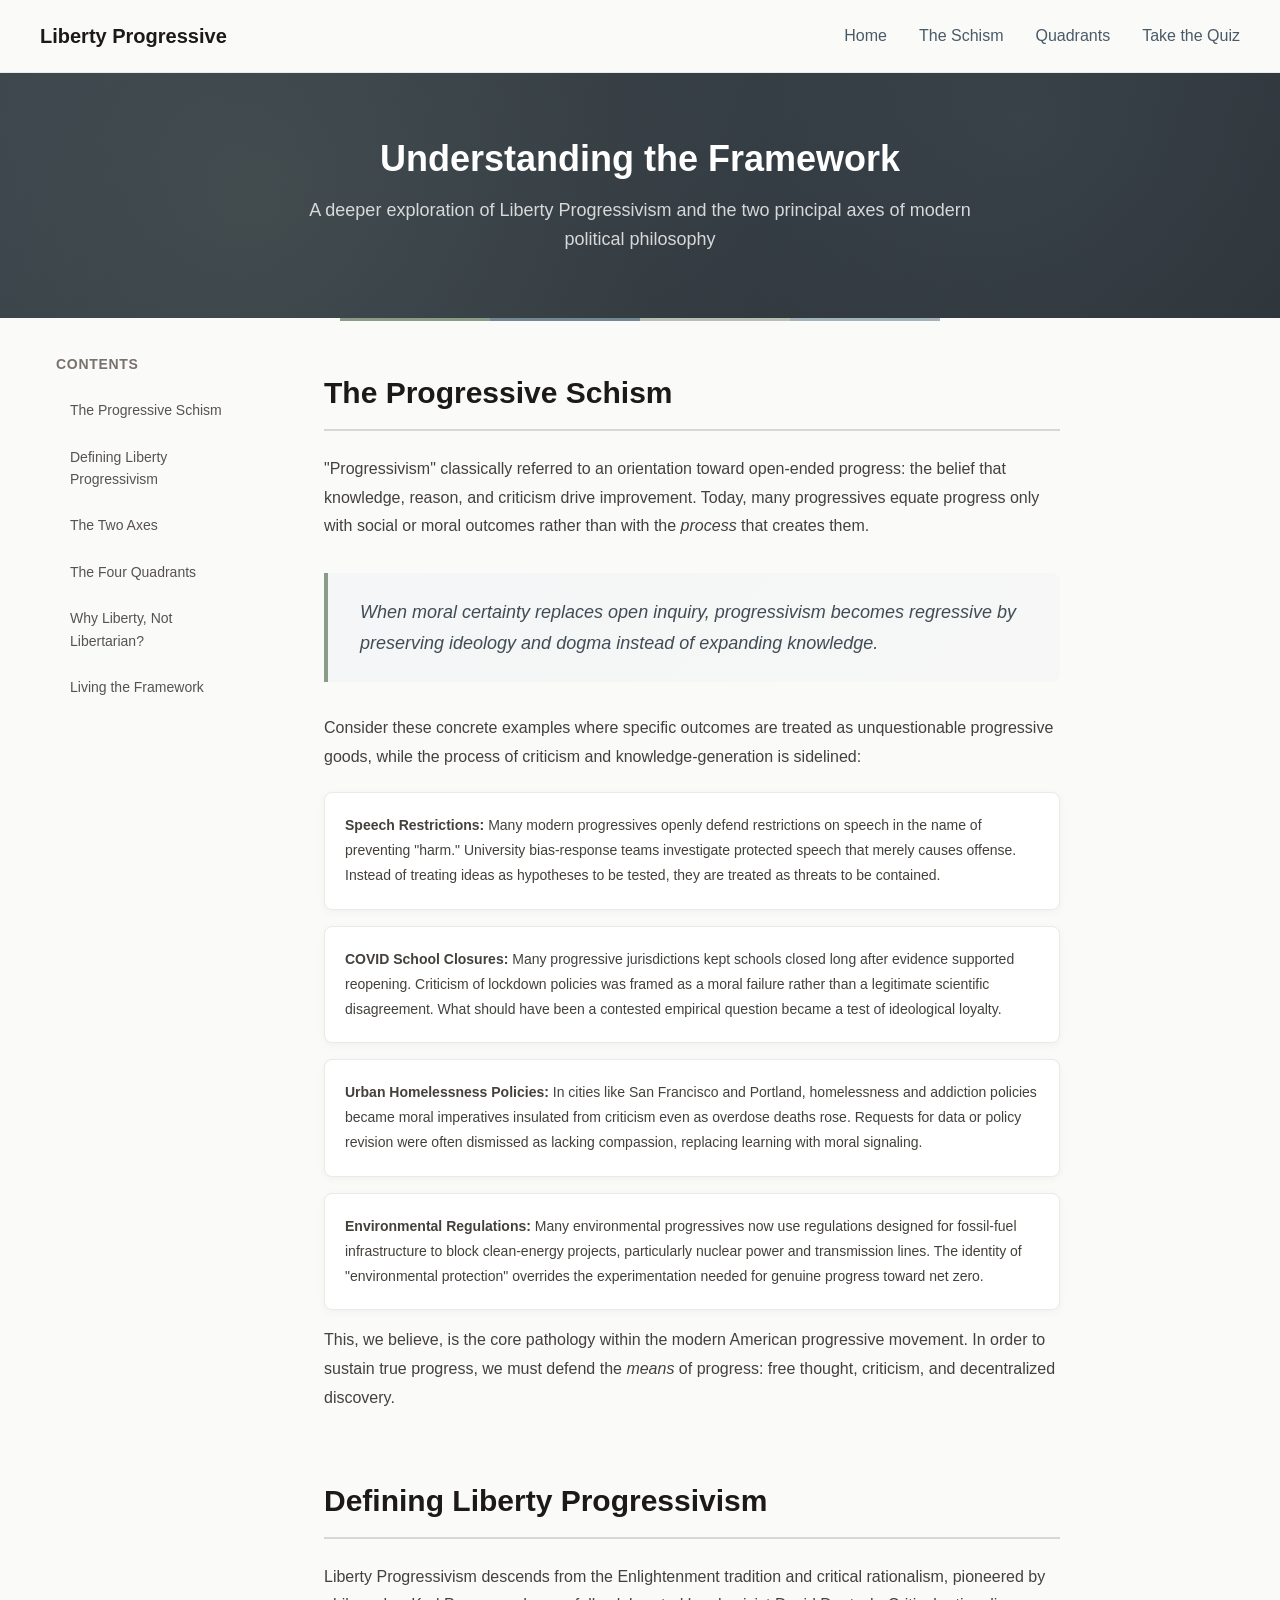
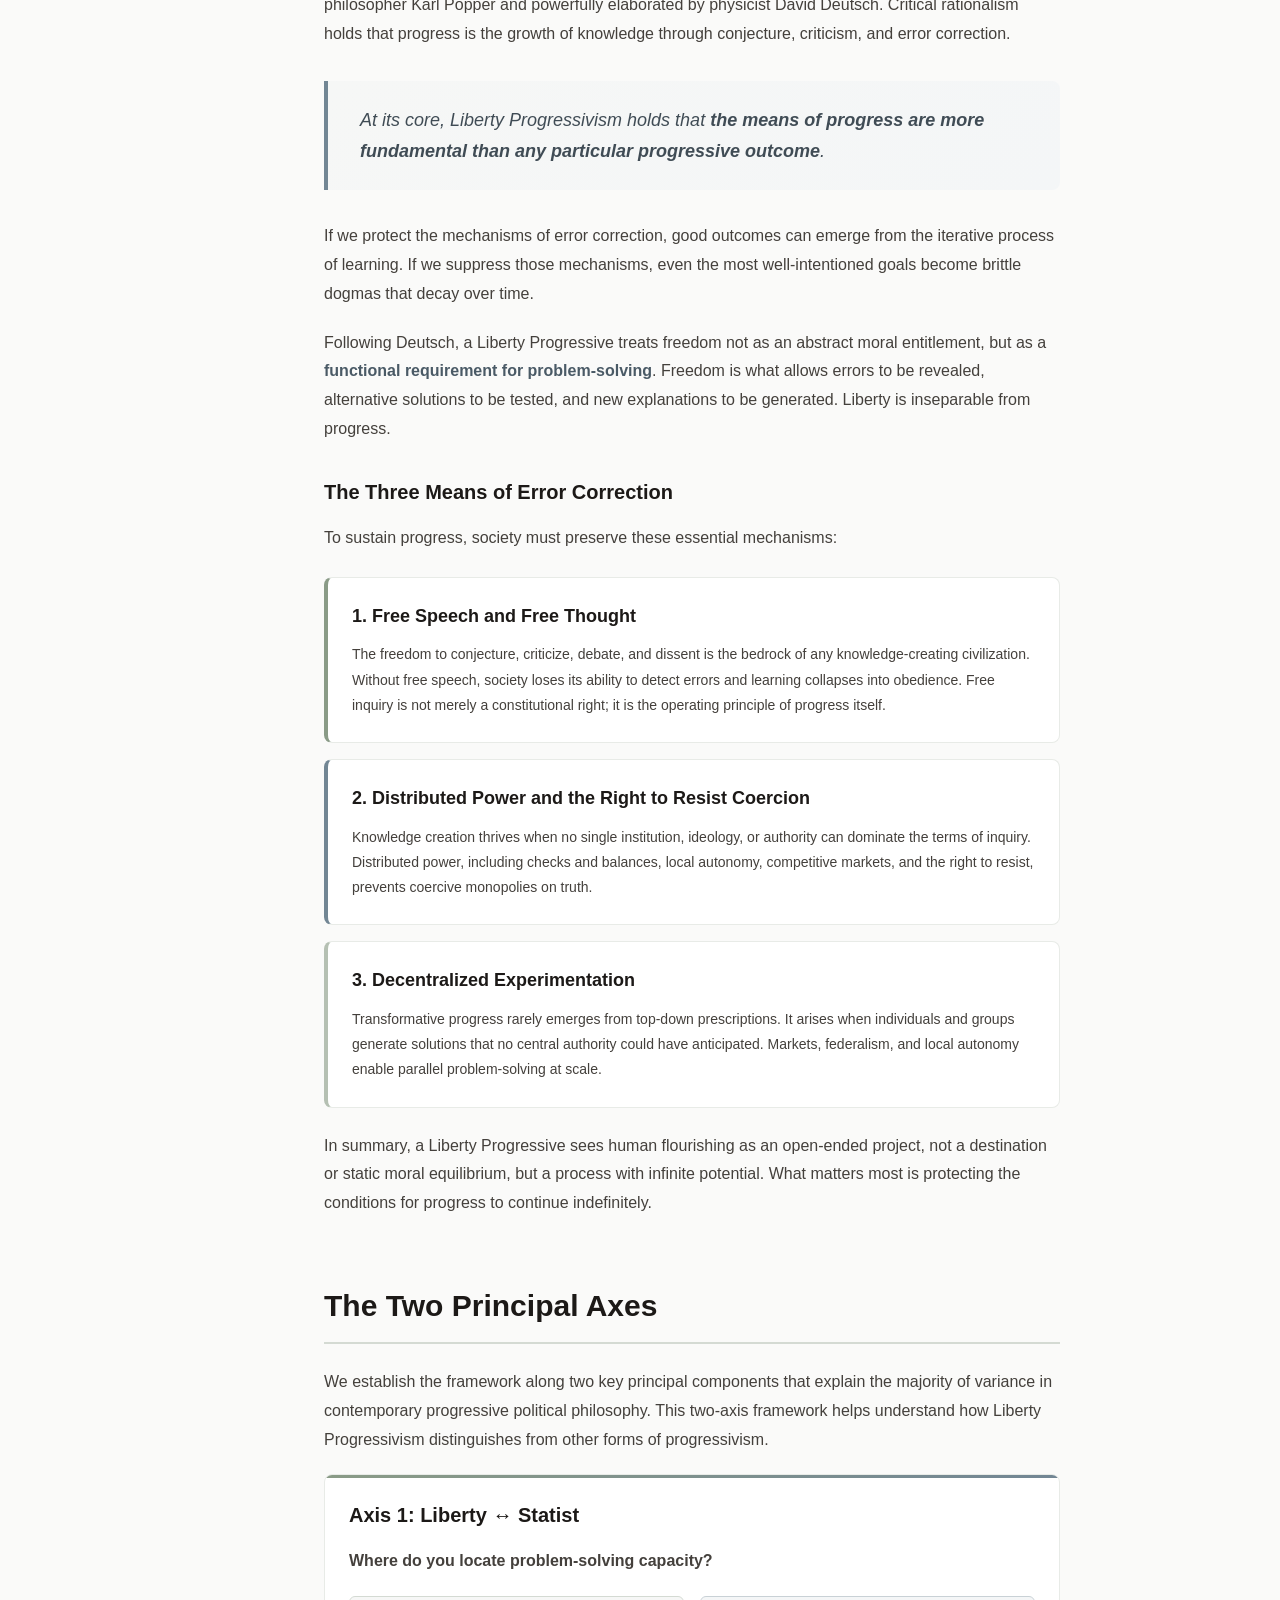
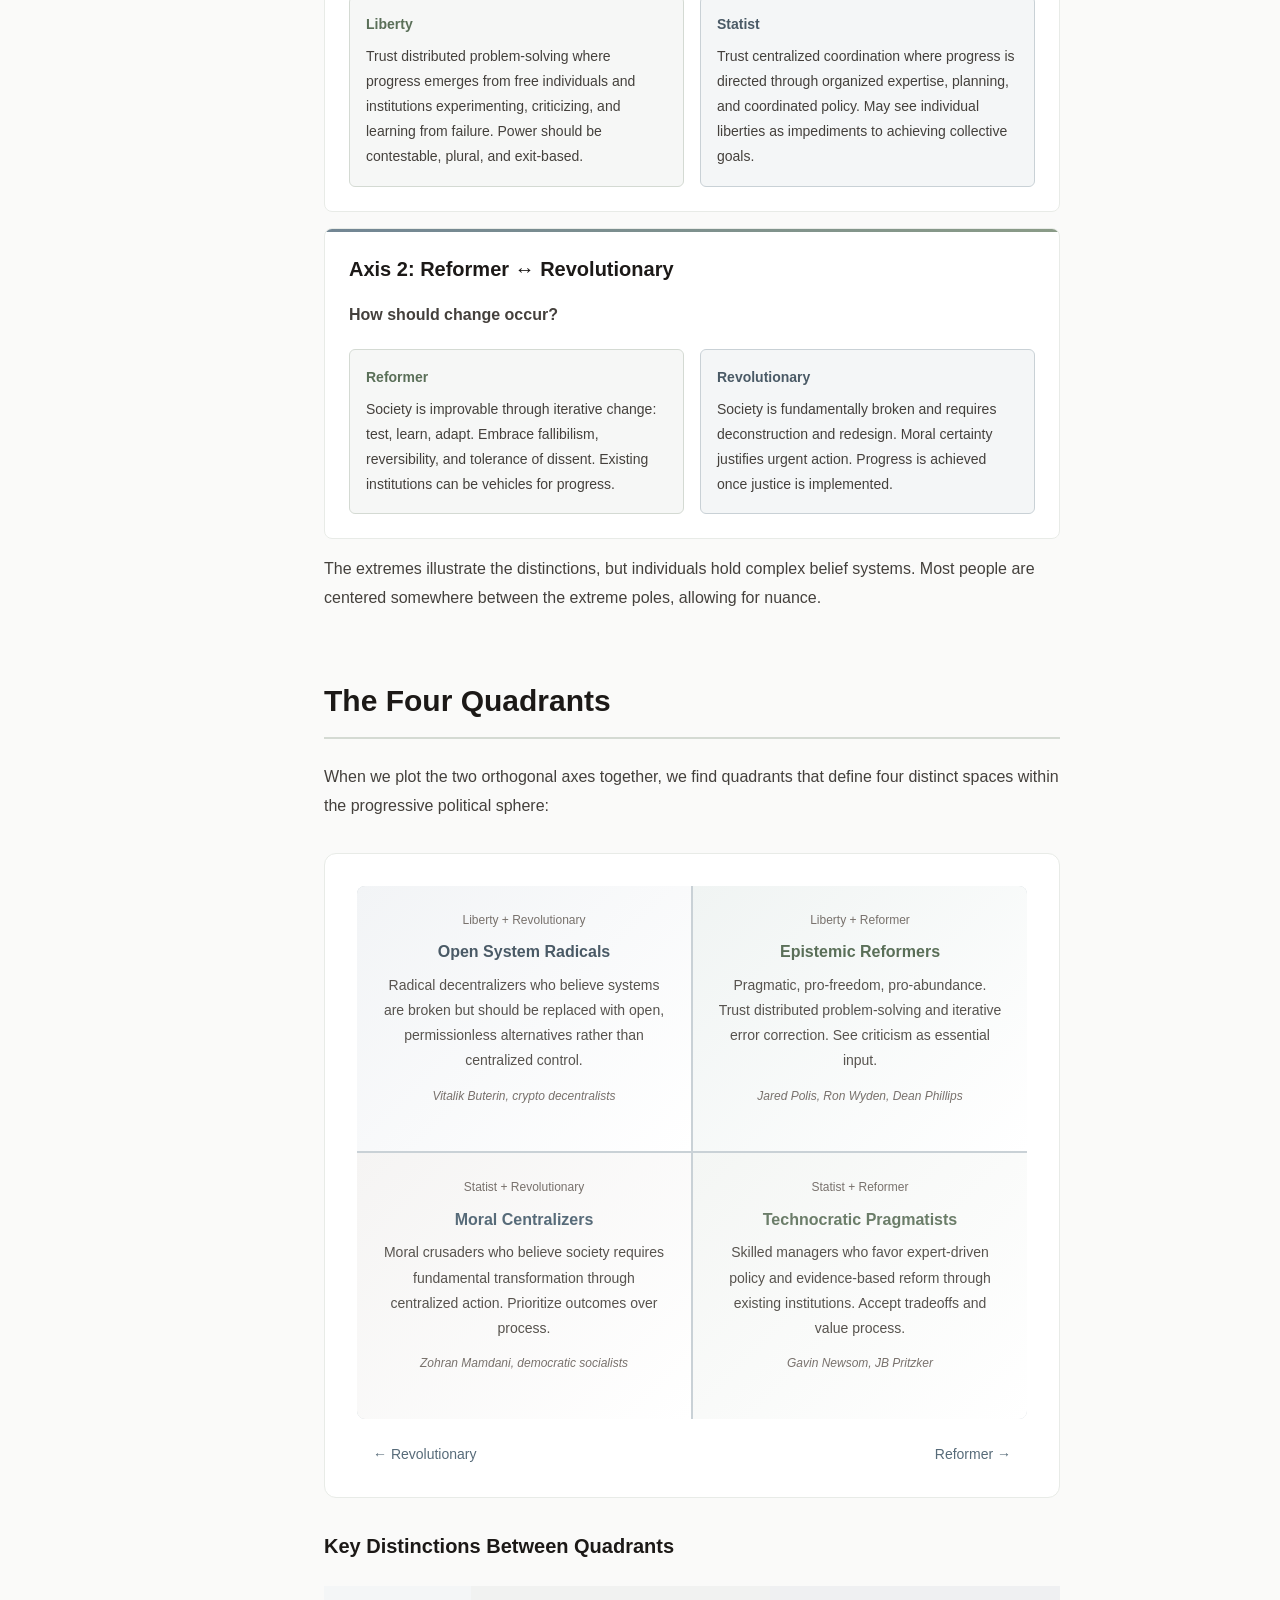
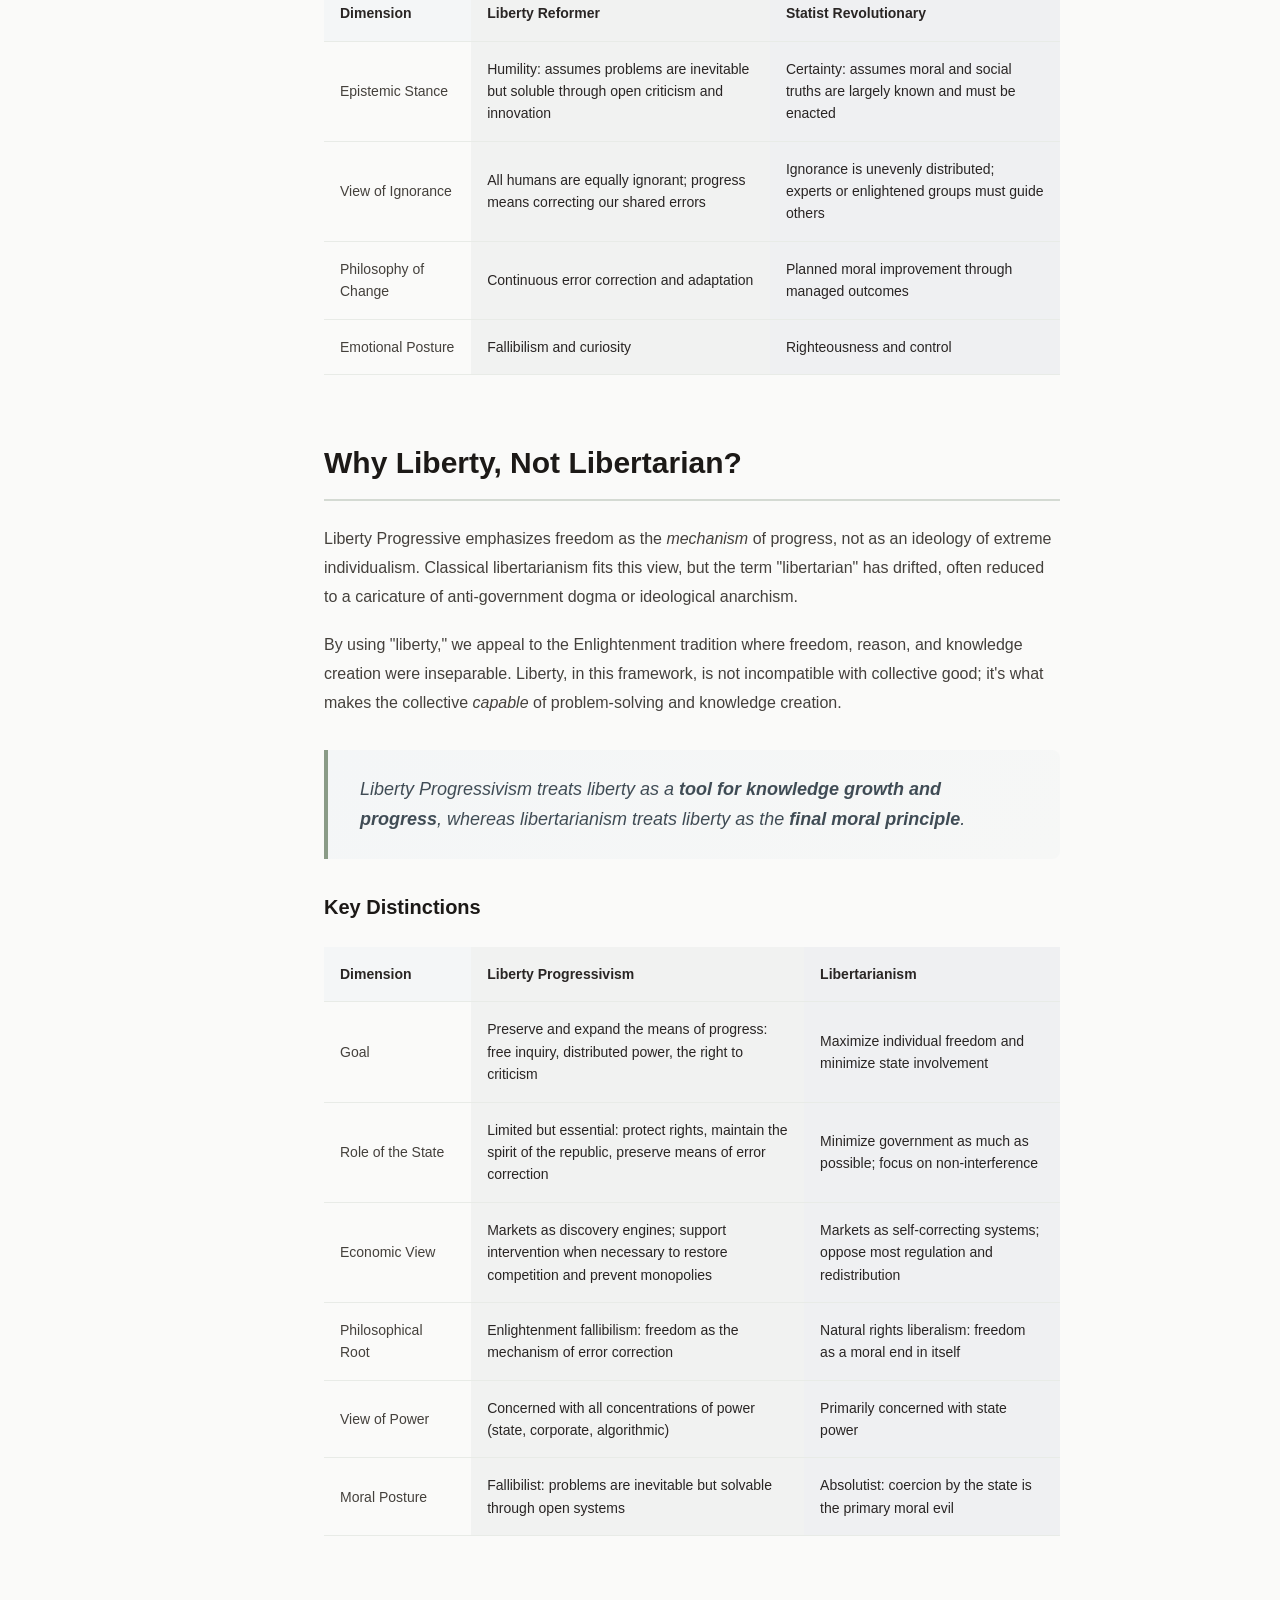
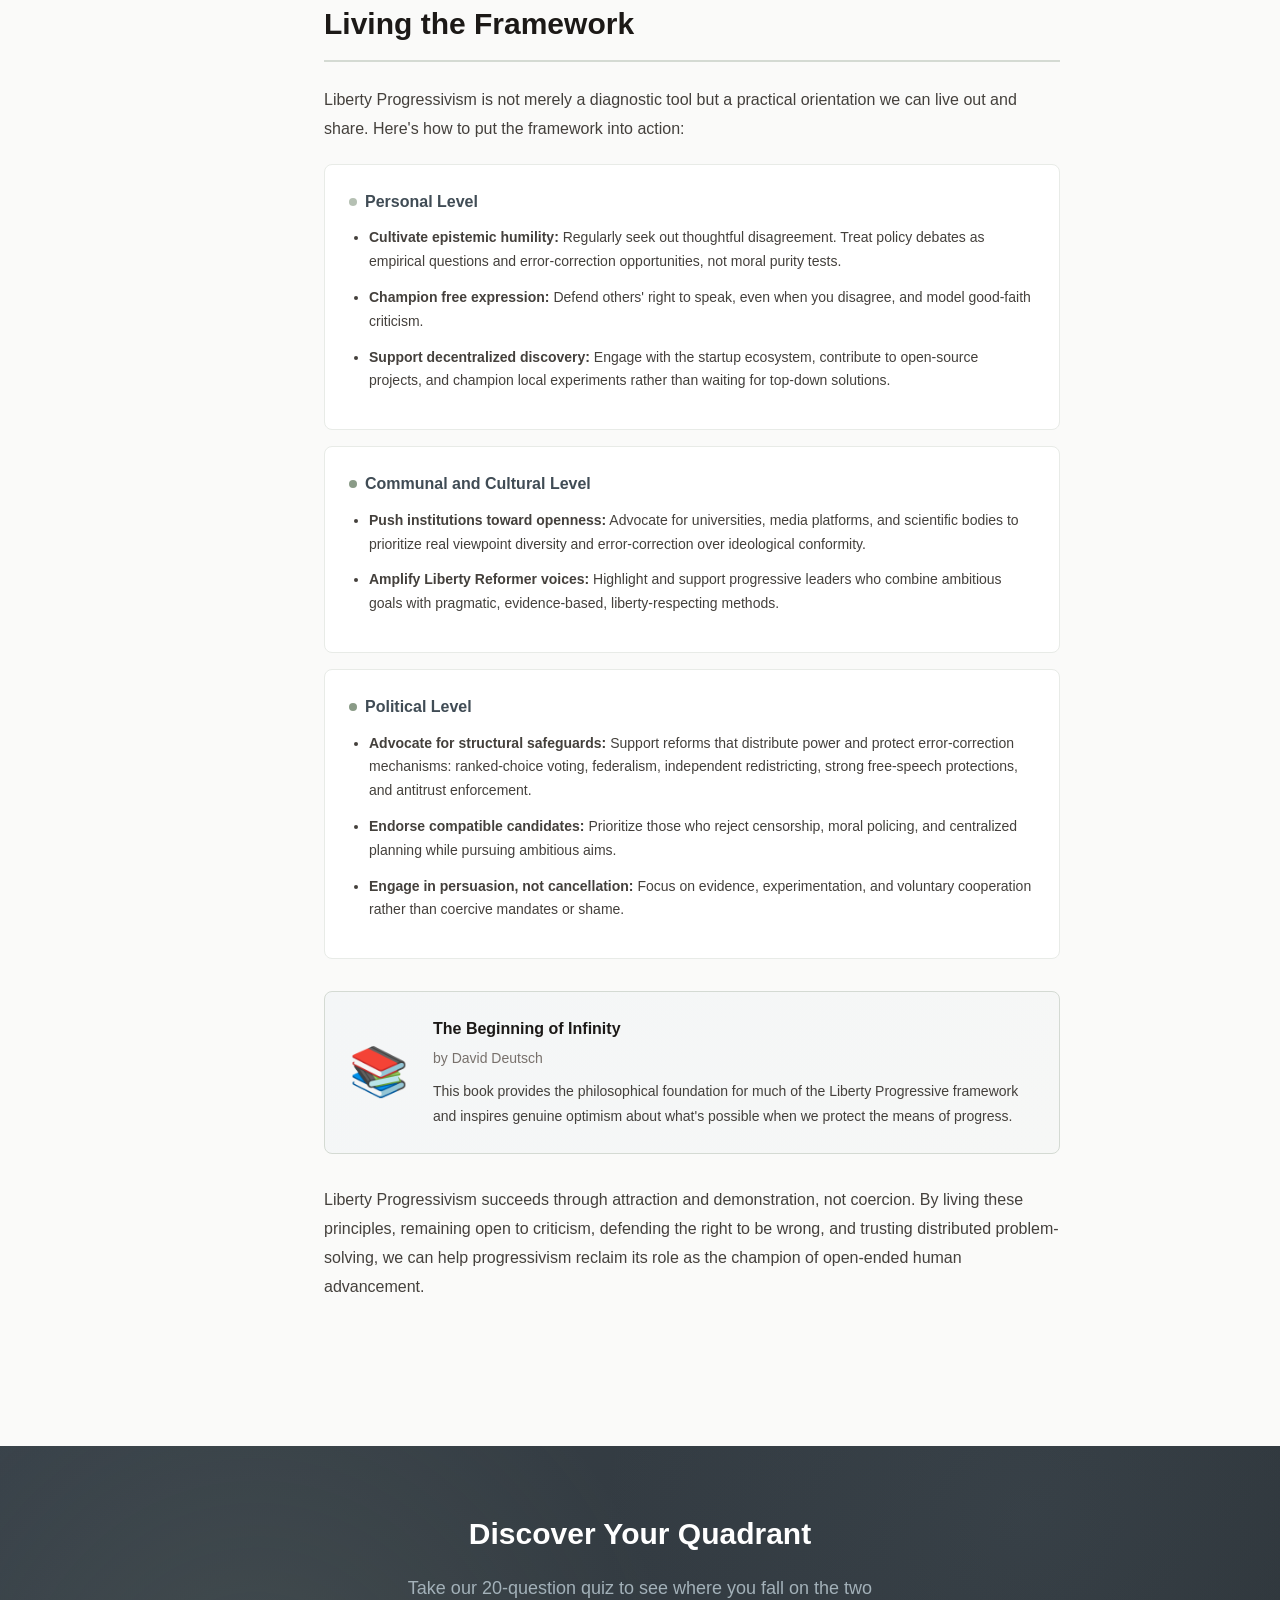
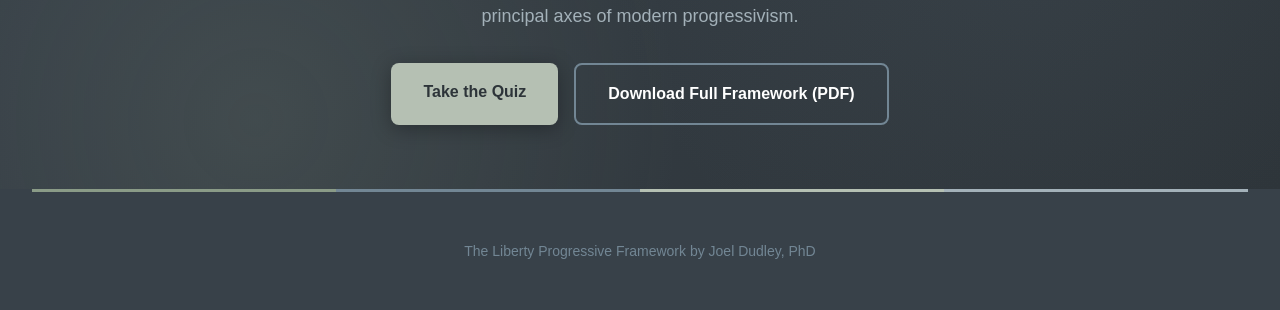
==== framework.html @ 33aead12 "Add deep dive framework page with comprehensive content Create framework.html with sticky sidebar na" ====
<!DOCTYPE html>
<html lang="en">
<head>
    <meta charset="UTF-8">
    <meta name="viewport" content="width=device-width, initial-scale=1.0">
    <title>Understanding the Framework | Liberty Progressive</title>
    <meta name="description" content="A deeper exploration of Liberty Progressivism: the political philosophy grounded in freedom, fallibilism, and decentralized problem-solving.">

    <!-- Open Graph / Social Media -->
    <meta property="og:type" content="website">
    <meta property="og:title" content="Understanding the Liberty Progressive Framework">
    <meta property="og:description" content="A deeper exploration of Liberty Progressivism: freedom, fallibilism, and decentralized problem-solving.">
    <meta property="og:url" content="https://libertyprogressive.org/framework.html">

    <!-- Twitter Card -->
    <meta name="twitter:card" content="summary_large_image">
    <meta name="twitter:title" content="Understanding the Liberty Progressive Framework">
    <meta name="twitter:description" content="A deeper exploration of Liberty Progressivism: freedom, fallibilism, and decentralized problem-solving.">

    <!-- Favicon -->
    <link rel="icon" type="image/svg+xml" href="data:image/svg+xml,<svg xmlns='http://www.w3.org/2000/svg' viewBox='0 0 100 100'><text y='.9em' font-size='90'>🗽</text></svg>">

    <style>
        * {
            margin: 0;
            padding: 0;
            box-sizing: border-box;
        }

        :root {
            /* Muted Sage/Slate Color Palette */
            --sage-50: #f6f7f6;
            --sage-100: #e8ebe7;
            --sage-200: #d4dad3;
            --sage-300: #b5c0b3;
            --sage-400: #8a9b87;
            --slate-50: #f4f6f7;
            --slate-100: #e3e7ea;
            --slate-200: #c9d1d6;
            --slate-300: #a3b1b9;
            --slate-400: #728694;
            --slate-500: #576b79;
            --slate-600: #4a5a66;
            --slate-700: #404c55;
            --slate-800: #384149;
            --slate-900: #2d3439;

            /* Warm neutral for backgrounds */
            --warm-white: #fafaf9;
            --warm-gray: #f5f5f4;

            /* Gray mappings */
            --gray-50: var(--warm-white);
            --gray-100: var(--warm-gray);
            --gray-200: #e7e5e4;
            --gray-300: #d6d3d1;
            --gray-400: #a8a29e;
            --gray-500: #78716c;
            --gray-600: #57534e;
            --gray-700: #44403c;
            --gray-800: #292524;
            --gray-900: #1c1917;

            /* Spacing scale */
            --space-1: 0.25rem;
            --space-2: 0.5rem;
            --space-3: 0.75rem;
            --space-4: 1rem;
            --space-5: 1.25rem;
            --space-6: 1.5rem;
            --space-8: 2rem;
            --space-10: 2.5rem;
            --space-12: 3rem;
            --space-16: 4rem;
            --space-20: 5rem;
            --space-24: 6rem;

            /* Typography scale */
            --text-xs: 0.75rem;
            --text-sm: 0.875rem;
            --text-base: 1rem;
            --text-lg: 1.125rem;
            --text-xl: 1.25rem;
            --text-2xl: 1.5rem;
            --text-3xl: 1.875rem;
            --text-4xl: 2.25rem;
            --text-5xl: 3rem;
        }

        body {
            font-family: 'Inter', -apple-system, BlinkMacSystemFont, 'Segoe UI', Roboto, 'Helvetica Neue', Arial, sans-serif;
            line-height: 1.6;
            color: var(--gray-800);
            background-color: var(--warm-white);
        }

        .serif-accent {
            font-family: 'Georgia', 'Times New Roman', serif;
            font-style: italic;
        }

        /* Navigation */
        nav {
            background: var(--warm-white);
            border-bottom: 1px solid var(--sage-100);
            padding: var(--space-5) var(--space-8);
            position: sticky;
            top: 0;
            z-index: 100;
        }

        .nav-content {
            max-width: 1200px;
            margin: 0 auto;
            display: flex;
            justify-content: space-between;
            align-items: center;
        }

        .logo {
            font-weight: 700;
            font-size: 1.25rem;
            color: var(--gray-900);
            text-decoration: none;
        }

        .nav-links {
            display: flex;
            gap: 2rem;
            list-style: none;
        }

        .nav-links a {
            color: var(--slate-600);
            text-decoration: none;
            font-weight: 500;
            transition: color 0.2s;
        }

        .nav-links a:hover {
            color: var(--sage-400);
        }

        /* Compact Hero */
        .hero-compact {
            background: linear-gradient(135deg, var(--slate-800) 0%, var(--slate-900) 100%);
            color: white;
            padding: var(--space-16) var(--space-8);
            text-align: center;
            position: relative;
            overflow: hidden;
        }

        .hero-compact::before {
            content: '';
            position: absolute;
            top: 0;
            left: 0;
            right: 0;
            bottom: 0;
            background-image:
                radial-gradient(circle at 20% 50%, rgba(139, 155, 135, 0.15) 0%, transparent 50%),
                radial-gradient(circle at 80% 20%, rgba(114, 134, 148, 0.12) 0%, transparent 40%);
            pointer-events: none;
        }

        .hero-compact .hero-content {
            position: relative;
            z-index: 1;
            max-width: 700px;
            margin: 0 auto;
        }

        .hero-compact h1 {
            font-size: var(--text-4xl);
            font-weight: 700;
            margin-bottom: var(--space-4);
            line-height: 1.2;
        }

        .hero-compact p {
            font-size: var(--text-lg);
            color: rgba(255, 255, 255, 0.8);
            margin: 0;
        }

        /* Accent bar */
        .accent-bar {
            display: flex;
            justify-content: center;
            gap: 0;
            height: 3px;
        }

        .accent-bar span {
            flex: 1;
            max-width: 150px;
        }

        .accent-bar .sage { background: var(--sage-400); }
        .accent-bar .slate { background: var(--slate-400); }
        .accent-bar .sage-light { background: var(--sage-300); }
        .accent-bar .slate-light { background: var(--slate-300); }

        /* Main Layout with Sidebar */
        .framework-layout {
            display: grid;
            grid-template-columns: 220px 1fr;
            max-width: 1200px;
            margin: 0 auto;
            gap: var(--space-8);
        }

        /* Sidebar Navigation */
        .sidebar-nav {
            position: sticky;
            top: 80px;
            height: fit-content;
            padding: var(--space-8) var(--space-4);
        }

        .sidebar-nav h3 {
            font-size: var(--text-sm);
            font-weight: 600;
            color: var(--gray-500);
            text-transform: uppercase;
            letter-spacing: 0.05em;
            margin-bottom: var(--space-4);
        }

        .sidebar-nav ul {
            list-style: none;
        }

        .sidebar-nav li {
            margin-bottom: var(--space-2);
        }

        .sidebar-nav a {
            display: block;
            padding: var(--space-2) var(--space-3);
            color: var(--gray-600);
            text-decoration: none;
            font-size: var(--text-sm);
            border-left: 2px solid transparent;
            transition: all 0.2s;
            border-radius: 0 4px 4px 0;
        }

        .sidebar-nav a:hover {
            color: var(--slate-700);
            background: var(--sage-50);
        }

        .sidebar-nav a.active {
            color: var(--slate-800);
            border-left-color: var(--sage-400);
            background: var(--sage-50);
            font-weight: 500;
        }

        /* Main Content Area */
        .main-content {
            padding: var(--space-12) var(--space-8) var(--space-20);
            max-width: 800px;
        }

        .content-section {
            margin-bottom: var(--space-16);
            scroll-margin-top: 100px;
        }

        .content-section h2 {
            font-size: var(--text-3xl);
            color: var(--gray-900);
            margin-bottom: var(--space-6);
            font-weight: 700;
            padding-bottom: var(--space-3);
            border-bottom: 2px solid var(--sage-200);
        }

        .content-section h3 {
            font-size: var(--text-xl);
            color: var(--gray-900);
            margin-top: var(--space-8);
            margin-bottom: var(--space-4);
            font-weight: 600;
        }

        .content-section p {
            margin-bottom: var(--space-5);
            color: var(--gray-700);
            font-size: var(--text-base);
            line-height: 1.8;
        }

        .content-section ul, .content-section ol {
            margin-bottom: var(--space-5);
            padding-left: var(--space-6);
            color: var(--gray-700);
        }

        .content-section li {
            margin-bottom: var(--space-3);
            line-height: 1.7;
        }

        /* Text styling */
        .text-accent {
            color: var(--slate-600);
            font-weight: 600;
        }

        .text-accent-sage {
            color: var(--sage-400);
            font-weight: 600;
        }

        /* Callout/Blockquote styling */
        .framework-callout {
            background: linear-gradient(135deg, var(--slate-50) 0%, var(--sage-50) 100%);
            border-left: 4px solid var(--sage-400);
            padding: var(--space-6) var(--space-8);
            margin: var(--space-8) 0;
            border-radius: 0 8px 8px 0;
        }

        .framework-callout p {
            font-size: var(--text-lg);
            color: var(--slate-700);
            margin: 0;
            font-style: italic;
            line-height: 1.7;
        }

        .framework-callout.highlight {
            border-left-color: var(--slate-400);
            background: linear-gradient(135deg, var(--sage-50) 0%, var(--slate-50) 100%);
        }

        /* Example cards for Progressive Schism */
        .example-card {
            background: white;
            border: 1px solid var(--sage-100);
            border-radius: 8px;
            padding: var(--space-5);
            margin-bottom: var(--space-4);
            box-shadow: 0 2px 8px rgba(0, 0, 0, 0.04);
        }

        .example-card p {
            margin-bottom: 0;
            font-size: var(--text-sm);
        }

        /* Principles list styling */
        .principles-grid {
            display: grid;
            gap: var(--space-4);
            margin: var(--space-6) 0;
        }

        .principle-item {
            background: white;
            border: 1px solid var(--sage-100);
            border-radius: 8px;
            padding: var(--space-6);
            border-left: 4px solid var(--sage-400);
        }

        .principle-item:nth-child(2) {
            border-left-color: var(--slate-400);
        }

        .principle-item:nth-child(3) {
            border-left-color: var(--sage-300);
        }

        .principle-item h4 {
            font-size: var(--text-lg);
            color: var(--gray-900);
            margin-bottom: var(--space-3);
        }

        .principle-item p {
            margin-bottom: 0;
            font-size: var(--text-sm);
        }

        /* Axis cards */
        .axis-card {
            background: white;
            border: 1px solid var(--sage-100);
            border-radius: 8px;
            padding: var(--space-6);
            margin-bottom: var(--space-4);
            position: relative;
            overflow: hidden;
        }

        .axis-card::before {
            content: '';
            position: absolute;
            top: 0;
            left: 0;
            right: 0;
            height: 3px;
            background: linear-gradient(90deg, var(--sage-400), var(--slate-400));
        }

        .axis-card.reformer::before {
            background: linear-gradient(90deg, var(--slate-400), var(--sage-400));
        }

        .axis-card h3 {
            margin-top: 0;
            font-size: var(--text-xl);
        }

        .axis-card p:last-child {
            margin-bottom: 0;
        }

        .axis-pole {
            display: flex;
            gap: var(--space-4);
            margin-top: var(--space-4);
        }

        .pole {
            flex: 1;
            padding: var(--space-4);
            border-radius: 6px;
        }

        .pole.liberty {
            background: var(--sage-50);
            border: 1px solid var(--sage-200);
        }

        .pole.statist {
            background: var(--slate-50);
            border: 1px solid var(--slate-200);
        }

        .pole.reformer {
            background: var(--sage-50);
            border: 1px solid var(--sage-200);
        }

        .pole.revolutionary {
            background: var(--slate-50);
            border: 1px solid var(--slate-200);
        }

        .pole h4 {
            font-size: var(--text-sm);
            font-weight: 600;
            margin-bottom: var(--space-2);
        }

        .pole.liberty h4 { color: #5a6f58; }
        .pole.statist h4 { color: var(--slate-600); }
        .pole.reformer h4 { color: #5a6f58; }
        .pole.revolutionary h4 { color: var(--slate-600); }

        .pole p {
            font-size: var(--text-sm);
            margin-bottom: 0;
        }

        /* Quadrant Chart */
        .quadrant-chart-container {
            background: white;
            border: 1px solid var(--sage-100);
            border-radius: 12px;
            padding: var(--space-8);
            margin: var(--space-8) 0;
        }

        .quadrant-visual {
            display: grid;
            grid-template-columns: 1fr 1fr;
            gap: 2px;
            background: var(--slate-200);
            border-radius: 8px;
            overflow: hidden;
            margin-bottom: var(--space-6);
        }

        .quadrant-cell {
            padding: var(--space-6);
            text-align: center;
        }

        .quadrant-cell.epistemic {
            background: linear-gradient(135deg, #f0f4f3 0%, white 100%);
        }

        .quadrant-cell.radical {
            background: linear-gradient(135deg, #f2f4f6 0%, white 100%);
        }

        .quadrant-cell.technocratic {
            background: linear-gradient(135deg, #f4f6f4 0%, white 100%);
        }

        .quadrant-cell.moral {
            background: linear-gradient(135deg, #f5f4f3 0%, white 100%);
        }

        .quadrant-cell h4 {
            font-size: var(--text-base);
            margin-bottom: var(--space-2);
        }

        .quadrant-cell.epistemic h4 { color: #5a6f58; }
        .quadrant-cell.radical h4 { color: var(--slate-600); }
        .quadrant-cell.technocratic h4 { color: #6b7d69; }
        .quadrant-cell.moral h4 { color: var(--slate-500); }

        .quadrant-cell .axis-label {
            font-size: var(--text-xs);
            color: var(--gray-500);
            margin-bottom: var(--space-2);
        }

        .quadrant-cell .description {
            font-size: var(--text-sm);
            color: var(--gray-600);
            margin-bottom: var(--space-3);
        }

        .quadrant-cell .examples {
            font-size: var(--text-xs);
            color: var(--gray-500);
            font-style: italic;
        }

        .axis-labels {
            display: flex;
            justify-content: space-between;
            margin-top: var(--space-4);
            padding: 0 var(--space-4);
        }

        .axis-labels span {
            font-size: var(--text-sm);
            color: var(--slate-500);
            font-weight: 500;
        }

        /* Comparison Tables */
        .comparison-table {
            width: 100%;
            border-collapse: collapse;
            margin: var(--space-6) 0;
            font-size: var(--text-sm);
        }

        .comparison-table th,
        .comparison-table td {
            padding: var(--space-4);
            text-align: left;
            border-bottom: 1px solid var(--sage-100);
        }

        .comparison-table th {
            background: var(--slate-50);
            font-weight: 600;
            color: var(--gray-800);
        }

        .comparison-table th:first-child {
            width: 20%;
        }

        .comparison-table td:first-child {
            font-weight: 500;
            color: var(--gray-700);
        }

        .comparison-table tr:hover td {
            background: var(--sage-50);
        }

        .comparison-table .col-lp {
            background: rgba(138, 155, 135, 0.08);
        }

        .comparison-table .col-lib {
            background: rgba(114, 134, 148, 0.08);
        }

        /* Living the Framework section */
        .action-level {
            background: white;
            border: 1px solid var(--sage-100);
            border-radius: 8px;
            padding: var(--space-6);
            margin-bottom: var(--space-4);
        }

        .action-level h4 {
            font-size: var(--text-base);
            color: var(--slate-700);
            margin-bottom: var(--space-3);
            display: flex;
            align-items: center;
            gap: var(--space-2);
        }

        .action-level h4::before {
            content: '';
            width: 8px;
            height: 8px;
            border-radius: 50%;
            background: var(--sage-400);
        }

        .action-level:nth-child(2) h4::before {
            background: var(--slate-400);
        }

        .action-level:nth-child(3) h4::before {
            background: var(--sage-300);
        }

        .action-level ul {
            margin-bottom: 0;
            padding-left: var(--space-5);
        }

        .action-level li {
            font-size: var(--text-sm);
        }

        /* Book recommendation */
        .book-recommendation {
            background: linear-gradient(135deg, var(--slate-50) 0%, var(--sage-50) 100%);
            border: 1px solid var(--sage-200);
            border-radius: 8px;
            padding: var(--space-6);
            margin: var(--space-8) 0;
            display: flex;
            gap: var(--space-6);
            align-items: center;
        }

        .book-recommendation .book-icon {
            font-size: 3rem;
        }

        .book-recommendation .book-info h4 {
            font-size: var(--text-base);
            color: var(--gray-900);
            margin-bottom: var(--space-1);
        }

        .book-recommendation .book-info .author {
            font-size: var(--text-sm);
            color: var(--gray-500);
            margin-bottom: var(--space-2);
        }

        .book-recommendation .book-info p {
            font-size: var(--text-sm);
            margin-bottom: 0;
        }

        /* CTA Section */
        .cta-section {
            background: linear-gradient(135deg, var(--slate-800) 0%, var(--slate-900) 100%);
            color: white;
            padding: var(--space-16) var(--space-8);
            text-align: center;
            position: relative;
            overflow: hidden;
        }

        .cta-section::before {
            content: '';
            position: absolute;
            top: 0;
            left: 0;
            right: 0;
            bottom: 0;
            background:
                radial-gradient(circle at 20% 80%, rgba(139, 155, 135, 0.15) 0%, transparent 40%),
                radial-gradient(circle at 80% 20%, rgba(114, 134, 148, 0.1) 0%, transparent 40%);
            pointer-events: none;
        }

        .cta-section h2 {
            color: white;
            margin-bottom: var(--space-4);
            position: relative;
            font-size: var(--text-3xl);
        }

        .cta-section p {
            color: var(--slate-300);
            max-width: 520px;
            margin: 0 auto var(--space-8);
            font-size: var(--text-lg);
            position: relative;
        }

        .cta-buttons {
            display: flex;
            gap: var(--space-4);
            justify-content: center;
            flex-wrap: wrap;
            position: relative;
        }

        .cta-button {
            display: inline-block;
            padding: var(--space-4) var(--space-8);
            border-radius: 0.5rem;
            font-weight: 600;
            font-size: var(--text-base);
            text-decoration: none;
            transition: transform 0.2s, box-shadow 0.2s, background 0.2s;
        }

        .cta-button.primary {
            background: var(--sage-300);
            color: var(--slate-900);
            box-shadow: 0 4px 20px rgba(0, 0, 0, 0.3);
        }

        .cta-button.primary:hover {
            background: var(--sage-200);
            transform: translateY(-2px);
            box-shadow: 0 8px 30px rgba(0, 0, 0, 0.4);
        }

        .cta-button.secondary {
            background: transparent;
            color: white;
            border: 2px solid var(--slate-400);
        }

        .cta-button.secondary:hover {
            background: rgba(255, 255, 255, 0.1);
            border-color: var(--slate-300);
        }

        /* Footer */
        footer {
            background: var(--slate-800);
            color: var(--slate-400);
            padding: var(--space-12) var(--space-8);
            text-align: center;
            font-size: var(--text-sm);
        }

        footer::before {
            content: '';
            display: block;
            width: 100%;
            height: 3px;
            background: linear-gradient(90deg,
                var(--sage-400) 0%,
                var(--sage-400) 25%,
                var(--slate-400) 25%,
                var(--slate-400) 50%,
                var(--sage-300) 50%,
                var(--sage-300) 75%,
                var(--slate-300) 75%,
                var(--slate-300) 100%
            );
            margin-bottom: var(--space-12);
            margin-top: calc(-1 * var(--space-12));
        }

        footer p {
            margin-bottom: 0;
        }

        footer a {
            color: var(--slate-300);
        }

        /* Mobile Navigation */
        .mobile-nav {
            display: none;
            background: var(--warm-white);
            border-bottom: 1px solid var(--sage-100);
            padding: var(--space-4);
            position: sticky;
            top: 60px;
            z-index: 90;
            overflow-x: auto;
            -webkit-overflow-scrolling: touch;
        }

        .mobile-nav ul {
            display: flex;
            gap: var(--space-2);
            list-style: none;
            white-space: nowrap;
        }

        .mobile-nav a {
            display: block;
            padding: var(--space-2) var(--space-3);
            font-size: var(--text-xs);
            color: var(--gray-600);
            text-decoration: none;
            background: var(--slate-50);
            border-radius: 4px;
            transition: all 0.2s;
        }

        .mobile-nav a:hover,
        .mobile-nav a.active {
            background: var(--sage-100);
            color: var(--slate-800);
        }

        /* Responsive */
        @media (max-width: 900px) {
            .framework-layout {
                grid-template-columns: 1fr;
            }

            .sidebar-nav {
                display: none;
            }

            .mobile-nav {
                display: block;
            }

            .main-content {
                padding: var(--space-8) var(--space-6) var(--space-16);
            }

            .axis-pole {
                flex-direction: column;
            }
        }

        @media (max-width: 768px) {
            .hero-compact {
                padding: var(--space-12) var(--space-6);
            }

            .hero-compact h1 {
                font-size: var(--text-3xl);
            }

            .content-section h2 {
                font-size: var(--text-2xl);
            }

            .nav-links {
                display: none;
            }

            .quadrant-visual {
                grid-template-columns: 1fr;
            }

            .cta-buttons {
                flex-direction: column;
                align-items: center;
            }

            .book-recommendation {
                flex-direction: column;
                text-align: center;
            }

            .comparison-table {
                font-size: var(--text-xs);
            }

            .comparison-table th,
            .comparison-table td {
                padding: var(--space-2);
            }
        }
    </style>
</head>
<body>
    <nav>
        <div class="nav-content">
            <a href="index.html" class="logo">Liberty Progressive</a>
            <ul class="nav-links">
                <li><a href="index.html">Home</a></li>
                <li><a href="#schism">The Schism</a></li>
                <li><a href="#quadrants">Quadrants</a></li>
                <li><a href="quiz.html">Take the Quiz</a></li>
            </ul>
        </div>
    </nav>

    <section class="hero-compact">
        <div class="hero-content">
            <h1>Understanding the Framework</h1>
            <p>A deeper exploration of Liberty Progressivism and the two principal axes of modern political philosophy</p>
        </div>
    </section>
    <div class="accent-bar">
        <span class="sage"></span>
        <span class="slate"></span>
        <span class="sage-light"></span>
        <span class="slate-light"></span>
    </div>

    <!-- Mobile Navigation -->
    <div class="mobile-nav">
        <ul>
            <li><a href="#schism">Schism</a></li>
            <li><a href="#defining">Definition</a></li>
            <li><a href="#axes">Axes</a></li>
            <li><a href="#quadrants">Quadrants</a></li>
            <li><a href="#libertarian">vs. Libertarian</a></li>
            <li><a href="#living">Living It</a></li>
        </ul>
    </div>

    <div class="framework-layout">
        <!-- Sidebar Navigation -->
        <aside class="sidebar-nav">
            <h3>Contents</h3>
            <ul>
                <li><a href="#schism">The Progressive Schism</a></li>
                <li><a href="#defining">Defining Liberty Progressivism</a></li>
                <li><a href="#axes">The Two Axes</a></li>
                <li><a href="#quadrants">The Four Quadrants</a></li>
                <li><a href="#libertarian">Why Liberty, Not Libertarian?</a></li>
                <li><a href="#living">Living the Framework</a></li>
            </ul>
        </aside>

        <!-- Main Content -->
        <main class="main-content">
            <!-- Section 1: The Progressive Schism -->
            <section id="schism" class="content-section">
                <h2>The Progressive Schism</h2>

                <p>"Progressivism" classically referred to an orientation toward open-ended progress: the belief that knowledge, reason, and criticism drive improvement. Today, many progressives equate progress only with social or moral outcomes rather than with the <em>process</em> that creates them.</p>

                <div class="framework-callout">
                    <p>When moral certainty replaces open inquiry, progressivism becomes regressive by preserving ideology and dogma instead of expanding knowledge.</p>
                </div>

                <p>Consider these concrete examples where specific outcomes are treated as unquestionable progressive goods, while the process of criticism and knowledge-generation is sidelined:</p>

                <div class="example-card">
                    <p><strong>Speech Restrictions:</strong> Many modern progressives openly defend restrictions on speech in the name of preventing "harm." University bias-response teams investigate protected speech that merely causes offense. Instead of treating ideas as hypotheses to be tested, they are treated as threats to be contained.</p>
                </div>

                <div class="example-card">
                    <p><strong>COVID School Closures:</strong> Many progressive jurisdictions kept schools closed long after evidence supported reopening. Criticism of lockdown policies was framed as a moral failure rather than a legitimate scientific disagreement. What should have been a contested empirical question became a test of ideological loyalty.</p>
                </div>

                <div class="example-card">
                    <p><strong>Urban Homelessness Policies:</strong> In cities like San Francisco and Portland, homelessness and addiction policies became moral imperatives insulated from criticism even as overdose deaths rose. Requests for data or policy revision were often dismissed as lacking compassion, replacing learning with moral signaling.</p>
                </div>

                <div class="example-card">
                    <p><strong>Environmental Regulations:</strong> Many environmental progressives now use regulations designed for fossil-fuel infrastructure to block clean-energy projects, particularly nuclear power and transmission lines. The identity of "environmental protection" overrides the experimentation needed for genuine progress toward net zero.</p>
                </div>

                <p>This, we believe, is the core pathology within the modern American progressive movement. In order to sustain true progress, we must defend the <em>means</em> of progress: free thought, criticism, and decentralized discovery.</p>
            </section>

            <!-- Section 2: Defining Liberty Progressivism -->
            <section id="defining" class="content-section">
                <h2>Defining Liberty Progressivism</h2>

                <p>Liberty Progressivism descends from the Enlightenment tradition and critical rationalism, pioneered by philosopher Karl Popper and powerfully elaborated by physicist David Deutsch. Critical rationalism holds that progress is the growth of knowledge through conjecture, criticism, and error correction.</p>

                <div class="framework-callout highlight">
                    <p>At its core, Liberty Progressivism holds that <strong>the means of progress are more fundamental than any particular progressive outcome</strong>.</p>
                </div>

                <p>If we protect the mechanisms of error correction, good outcomes can emerge from the iterative process of learning. If we suppress those mechanisms, even the most well-intentioned goals become brittle dogmas that decay over time.</p>

                <p>Following Deutsch, a Liberty Progressive treats freedom not as an abstract moral entitlement, but as a <strong class="text-accent">functional requirement for problem-solving</strong>. Freedom is what allows errors to be revealed, alternative solutions to be tested, and new explanations to be generated. Liberty is inseparable from progress.</p>

                <h3>The Three Means of Error Correction</h3>
                <p>To sustain progress, society must preserve these essential mechanisms:</p>

                <div class="principles-grid">
                    <div class="principle-item">
                        <h4>1. Free Speech and Free Thought</h4>
                        <p>The freedom to conjecture, criticize, debate, and dissent is the bedrock of any knowledge-creating civilization. Without free speech, society loses its ability to detect errors and learning collapses into obedience. Free inquiry is not merely a constitutional right; it is the operating principle of progress itself.</p>
                    </div>
                    <div class="principle-item">
                        <h4>2. Distributed Power and the Right to Resist Coercion</h4>
                        <p>Knowledge creation thrives when no single institution, ideology, or authority can dominate the terms of inquiry. Distributed power, including checks and balances, local autonomy, competitive markets, and the right to resist, prevents coercive monopolies on truth.</p>
                    </div>
                    <div class="principle-item">
                        <h4>3. Decentralized Experimentation</h4>
                        <p>Transformative progress rarely emerges from top-down prescriptions. It arises when individuals and groups generate solutions that no central authority could have anticipated. Markets, federalism, and local autonomy enable parallel problem-solving at scale.</p>
                    </div>
                </div>

                <p>In summary, a Liberty Progressive sees human flourishing as an open-ended project, not a destination or static moral equilibrium, but a process with infinite potential. What matters most is protecting the conditions for progress to continue indefinitely.</p>
            </section>

            <!-- Section 3: The Two Axes -->
            <section id="axes" class="content-section">
                <h2>The Two Principal Axes</h2>

                <p>We establish the framework along two key principal components that explain the majority of variance in contemporary progressive political philosophy. This two-axis framework helps understand how Liberty Progressivism distinguishes from other forms of progressivism.</p>

                <div class="axis-card">
                    <h3>Axis 1: Liberty ↔ Statist</h3>
                    <p><strong>Where do you locate problem-solving capacity?</strong></p>

                    <div class="axis-pole">
                        <div class="pole liberty">
                            <h4>Liberty</h4>
                            <p>Trust distributed problem-solving where progress emerges from free individuals and institutions experimenting, criticizing, and learning from failure. Power should be contestable, plural, and exit-based.</p>
                        </div>
                        <div class="pole statist">
                            <h4>Statist</h4>
                            <p>Trust centralized coordination where progress is directed through organized expertise, planning, and coordinated policy. May see individual liberties as impediments to achieving collective goals.</p>
                        </div>
                    </div>
                </div>

                <div class="axis-card reformer">
                    <h3>Axis 2: Reformer ↔ Revolutionary</h3>
                    <p><strong>How should change occur?</strong></p>

                    <div class="axis-pole">
                        <div class="pole reformer">
                            <h4>Reformer</h4>
                            <p>Society is improvable through iterative change: test, learn, adapt. Embrace fallibilism, reversibility, and tolerance of dissent. Existing institutions can be vehicles for progress.</p>
                        </div>
                        <div class="pole revolutionary">
                            <h4>Revolutionary</h4>
                            <p>Society is fundamentally broken and requires deconstruction and redesign. Moral certainty justifies urgent action. Progress is achieved once justice is implemented.</p>
                        </div>
                    </div>
                </div>

                <p>The extremes illustrate the distinctions, but individuals hold complex belief systems. Most people are centered somewhere between the extreme poles, allowing for nuance.</p>
            </section>

            <!-- Section 4: The Four Quadrants -->
            <section id="quadrants" class="content-section">
                <h2>The Four Quadrants</h2>

                <p>When we plot the two orthogonal axes together, we find quadrants that define four distinct spaces within the progressive political sphere:</p>

                <div class="quadrant-chart-container">
                    <div class="quadrant-visual">
                        <div class="quadrant-cell radical">
                            <p class="axis-label">Liberty + Revolutionary</p>
                            <h4>Open System Radicals</h4>
                            <p class="description">Radical decentralizers who believe systems are broken but should be replaced with open, permissionless alternatives rather than centralized control.</p>
                            <p class="examples">Vitalik Buterin, crypto decentralists</p>
                        </div>
                        <div class="quadrant-cell epistemic">
                            <p class="axis-label">Liberty + Reformer</p>
                            <h4>Epistemic Reformers</h4>
                            <p class="description">Pragmatic, pro-freedom, pro-abundance. Trust distributed problem-solving and iterative error correction. See criticism as essential input.</p>
                            <p class="examples">Jared Polis, Ron Wyden, Dean Phillips</p>
                        </div>
                        <div class="quadrant-cell moral">
                            <p class="axis-label">Statist + Revolutionary</p>
                            <h4>Moral Centralizers</h4>
                            <p class="description">Moral crusaders who believe society requires fundamental transformation through centralized action. Prioritize outcomes over process.</p>
                            <p class="examples">Zohran Mamdani, democratic socialists</p>
                        </div>
                        <div class="quadrant-cell technocratic">
                            <p class="axis-label">Statist + Reformer</p>
                            <h4>Technocratic Pragmatists</h4>
                            <p class="description">Skilled managers who favor expert-driven policy and evidence-based reform through existing institutions. Accept tradeoffs and value process.</p>
                            <p class="examples">Gavin Newsom, JB Pritzker</p>
                        </div>
                    </div>
                    <div class="axis-labels">
                        <span>← Revolutionary</span>
                        <span>Reformer →</span>
                    </div>
                </div>

                <h3>Key Distinctions Between Quadrants</h3>

                <table class="comparison-table">
                    <thead>
                        <tr>
                            <th>Dimension</th>
                            <th class="col-lp">Liberty Reformer</th>
                            <th class="col-lib">Statist Revolutionary</th>
                        </tr>
                    </thead>
                    <tbody>
                        <tr>
                            <td>Epistemic Stance</td>
                            <td class="col-lp">Humility: assumes problems are inevitable but soluble through open criticism and innovation</td>
                            <td class="col-lib">Certainty: assumes moral and social truths are largely known and must be enacted</td>
                        </tr>
                        <tr>
                            <td>View of Ignorance</td>
                            <td class="col-lp">All humans are equally ignorant; progress means correcting our shared errors</td>
                            <td class="col-lib">Ignorance is unevenly distributed; experts or enlightened groups must guide others</td>
                        </tr>
                        <tr>
                            <td>Philosophy of Change</td>
                            <td class="col-lp">Continuous error correction and adaptation</td>
                            <td class="col-lib">Planned moral improvement through managed outcomes</td>
                        </tr>
                        <tr>
                            <td>Emotional Posture</td>
                            <td class="col-lp">Fallibilism and curiosity</td>
                            <td class="col-lib">Righteousness and control</td>
                        </tr>
                    </tbody>
                </table>
            </section>

            <!-- Section 5: Why Liberty, Not Libertarian -->
            <section id="libertarian" class="content-section">
                <h2>Why Liberty, Not Libertarian?</h2>

                <p>Liberty Progressive emphasizes freedom as the <em>mechanism</em> of progress, not as an ideology of extreme individualism. Classical libertarianism fits this view, but the term "libertarian" has drifted, often reduced to a caricature of anti-government dogma or ideological anarchism.</p>

                <p>By using "liberty," we appeal to the Enlightenment tradition where freedom, reason, and knowledge creation were inseparable. Liberty, in this framework, is not incompatible with collective good; it's what makes the collective <em>capable</em> of problem-solving and knowledge creation.</p>

                <div class="framework-callout">
                    <p>Liberty Progressivism treats liberty as a <strong>tool for knowledge growth and progress</strong>, whereas libertarianism treats liberty as the <strong>final moral principle</strong>.</p>
                </div>

                <h3>Key Distinctions</h3>

                <table class="comparison-table">
                    <thead>
                        <tr>
                            <th>Dimension</th>
                            <th class="col-lp">Liberty Progressivism</th>
                            <th class="col-lib">Libertarianism</th>
                        </tr>
                    </thead>
                    <tbody>
                        <tr>
                            <td>Goal</td>
                            <td class="col-lp">Preserve and expand the means of progress: free inquiry, distributed power, the right to criticism</td>
                            <td class="col-lib">Maximize individual freedom and minimize state involvement</td>
                        </tr>
                        <tr>
                            <td>Role of the State</td>
                            <td class="col-lp">Limited but essential: protect rights, maintain the spirit of the republic, preserve means of error correction</td>
                            <td class="col-lib">Minimize government as much as possible; focus on non-interference</td>
                        </tr>
                        <tr>
                            <td>Economic View</td>
                            <td class="col-lp">Markets as discovery engines; support intervention when necessary to restore competition and prevent monopolies</td>
                            <td class="col-lib">Markets as self-correcting systems; oppose most regulation and redistribution</td>
                        </tr>
                        <tr>
                            <td>Philosophical Root</td>
                            <td class="col-lp">Enlightenment fallibilism: freedom as the mechanism of error correction</td>
                            <td class="col-lib">Natural rights liberalism: freedom as a moral end in itself</td>
                        </tr>
                        <tr>
                            <td>View of Power</td>
                            <td class="col-lp">Concerned with all concentrations of power (state, corporate, algorithmic)</td>
                            <td class="col-lib">Primarily concerned with state power</td>
                        </tr>
                        <tr>
                            <td>Moral Posture</td>
                            <td class="col-lp">Fallibilist: problems are inevitable but solvable through open systems</td>
                            <td class="col-lib">Absolutist: coercion by the state is the primary moral evil</td>
                        </tr>
                    </tbody>
                </table>
            </section>

            <!-- Section 6: Living the Framework -->
            <section id="living" class="content-section">
                <h2>Living the Framework</h2>

                <p>Liberty Progressivism is not merely a diagnostic tool but a practical orientation we can live out and share. Here's how to put the framework into action:</p>

                <div class="action-level">
                    <h4>Personal Level</h4>
                    <ul>
                        <li><strong>Cultivate epistemic humility:</strong> Regularly seek out thoughtful disagreement. Treat policy debates as empirical questions and error-correction opportunities, not moral purity tests.</li>
                        <li><strong>Champion free expression:</strong> Defend others' right to speak, even when you disagree, and model good-faith criticism.</li>
                        <li><strong>Support decentralized discovery:</strong> Engage with the startup ecosystem, contribute to open-source projects, and champion local experiments rather than waiting for top-down solutions.</li>
                    </ul>
                </div>

                <div class="action-level">
                    <h4>Communal and Cultural Level</h4>
                    <ul>
                        <li><strong>Push institutions toward openness:</strong> Advocate for universities, media platforms, and scientific bodies to prioritize real viewpoint diversity and error-correction over ideological conformity.</li>
                        <li><strong>Amplify Liberty Reformer voices:</strong> Highlight and support progressive leaders who combine ambitious goals with pragmatic, evidence-based, liberty-respecting methods.</li>
                    </ul>
                </div>

                <div class="action-level">
                    <h4>Political Level</h4>
                    <ul>
                        <li><strong>Advocate for structural safeguards:</strong> Support reforms that distribute power and protect error-correction mechanisms: ranked-choice voting, federalism, independent redistricting, strong free-speech protections, and antitrust enforcement.</li>
                        <li><strong>Endorse compatible candidates:</strong> Prioritize those who reject censorship, moral policing, and centralized planning while pursuing ambitious aims.</li>
                        <li><strong>Engage in persuasion, not cancellation:</strong> Focus on evidence, experimentation, and voluntary cooperation rather than coercive mandates or shame.</li>
                    </ul>
                </div>

                <div class="book-recommendation">
                    <div class="book-icon">📚</div>
                    <div class="book-info">
                        <h4>The Beginning of Infinity</h4>
                        <p class="author">by David Deutsch</p>
                        <p>This book provides the philosophical foundation for much of the Liberty Progressive framework and inspires genuine optimism about what's possible when we protect the means of progress.</p>
                    </div>
                </div>

                <p>Liberty Progressivism succeeds through attraction and demonstration, not coercion. By living these principles, remaining open to criticism, defending the right to be wrong, and trusting distributed problem-solving, we can help progressivism reclaim its role as the champion of open-ended human advancement.</p>
            </section>
        </main>
    </div>

    <!-- CTA Section -->
    <section class="cta-section">
        <h2>Discover Your Quadrant</h2>
        <p>Take our 20-question quiz to see where you fall on the two principal axes of modern progressivism.</p>
        <div class="cta-buttons">
            <a href="quiz.html" class="cta-button primary">Take the Quiz</a>
            <a href="context/Liberty Progressive Framework V 0.3.pdf" class="cta-button secondary" download>Download Full Framework (PDF)</a>
        </div>
    </section>

    <footer>
        <p>The Liberty Progressive Framework by Joel Dudley, PhD</p>
    </footer>

    <script>
        // Smooth scrolling for anchor links
        document.querySelectorAll('a[href^="#"]').forEach(anchor => {
            anchor.addEventListener('click', function (e) {
                e.preventDefault();
                const target = document.querySelector(this.getAttribute('href'));
                if (target) {
                    target.scrollIntoView({
                        behavior: 'smooth',
                        block: 'start'
                    });
                }
            });
        });

        // Highlight current section in sidebar navigation
        const sections = document.querySelectorAll('.content-section');
        const sidebarLinks = document.querySelectorAll('.sidebar-nav a');
        const mobileLinks = document.querySelectorAll('.mobile-nav a');

        function updateActiveLink() {
            let currentSection = '';

            sections.forEach(section => {
                const sectionTop = section.offsetTop - 120;
                const sectionHeight = section.offsetHeight;
                if (window.scrollY >= sectionTop && window.scrollY < sectionTop + sectionHeight) {
                    currentSection = section.getAttribute('id');
                }
            });

            sidebarLinks.forEach(link => {
                link.classList.remove('active');
                if (link.getAttribute('href') === '#' + currentSection) {
                    link.classList.add('active');
                }
            });

            mobileLinks.forEach(link => {
                link.classList.remove('active');
                if (link.getAttribute('href').includes(currentSection)) {
                    link.classList.add('active');
                }
            });
        }

        window.addEventListener('scroll', updateActiveLink);
        window.addEventListener('load', updateActiveLink);
    </script>
</body>
</html>
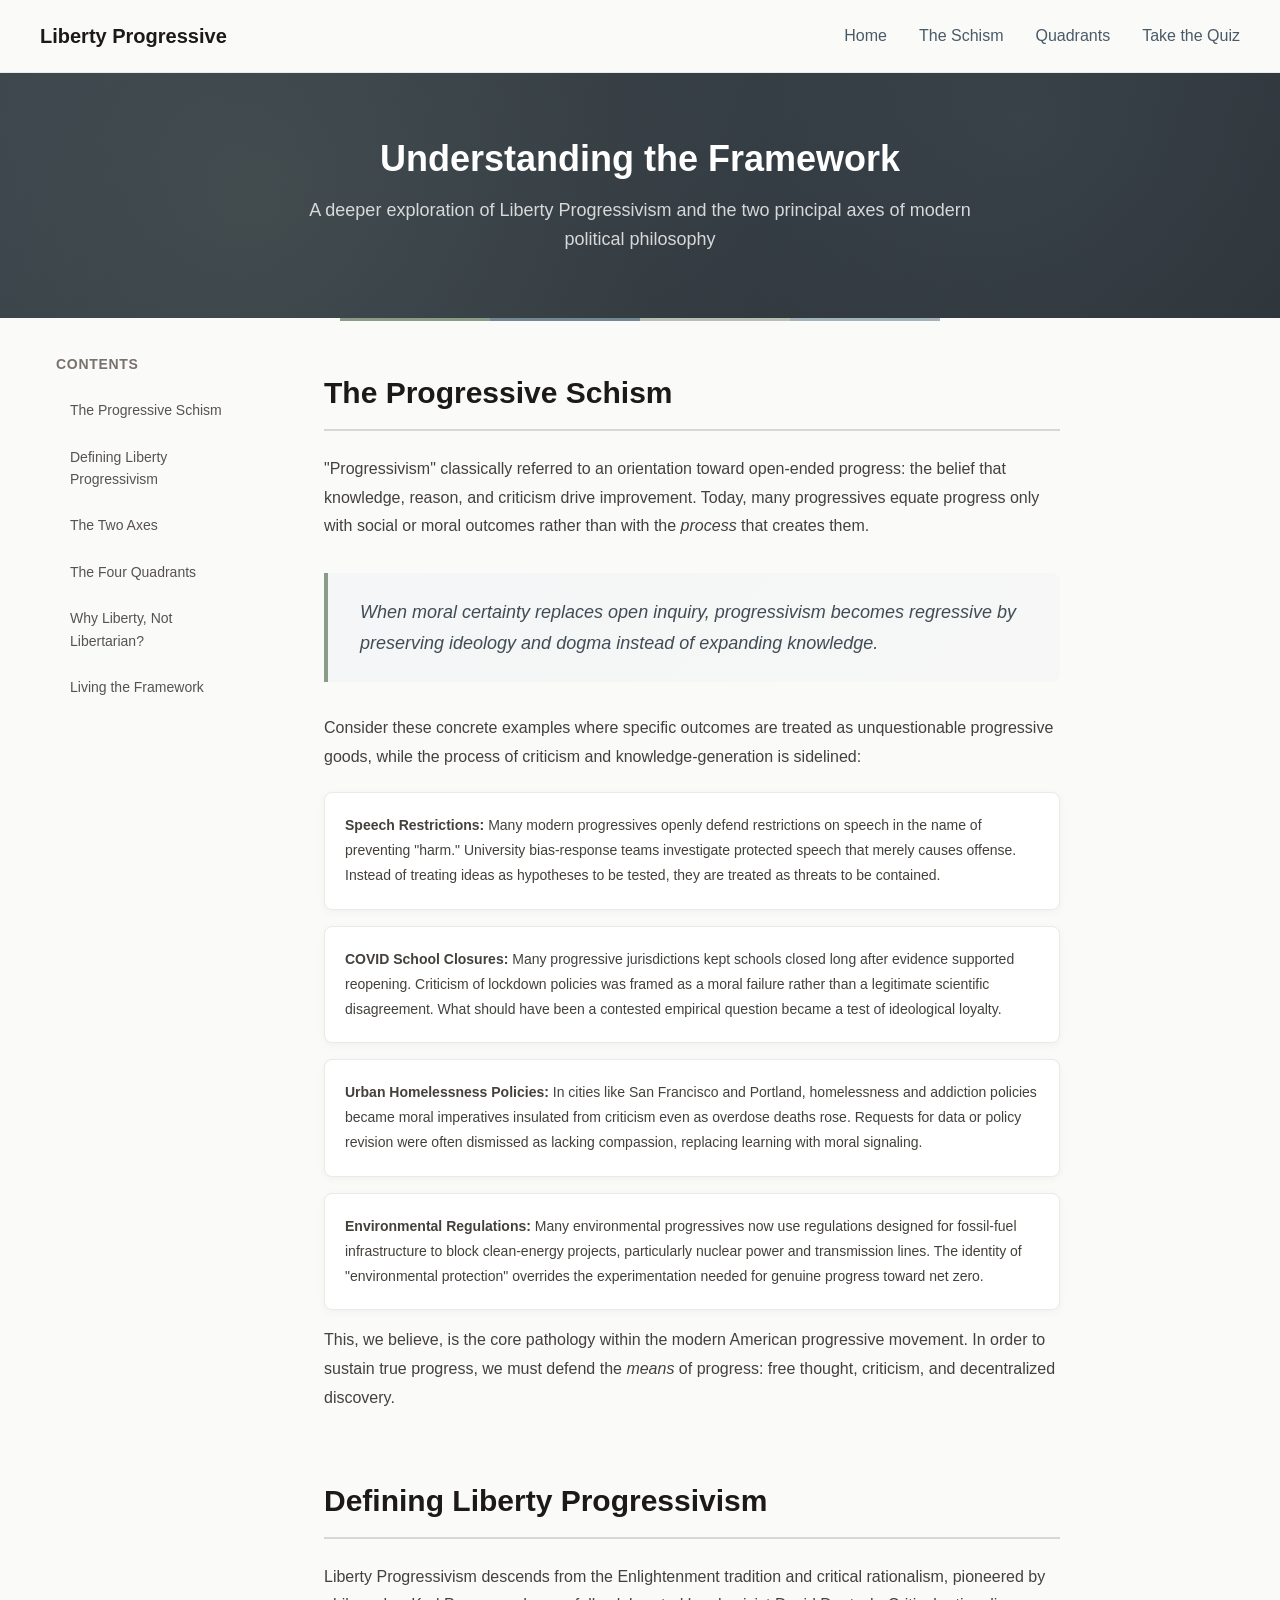
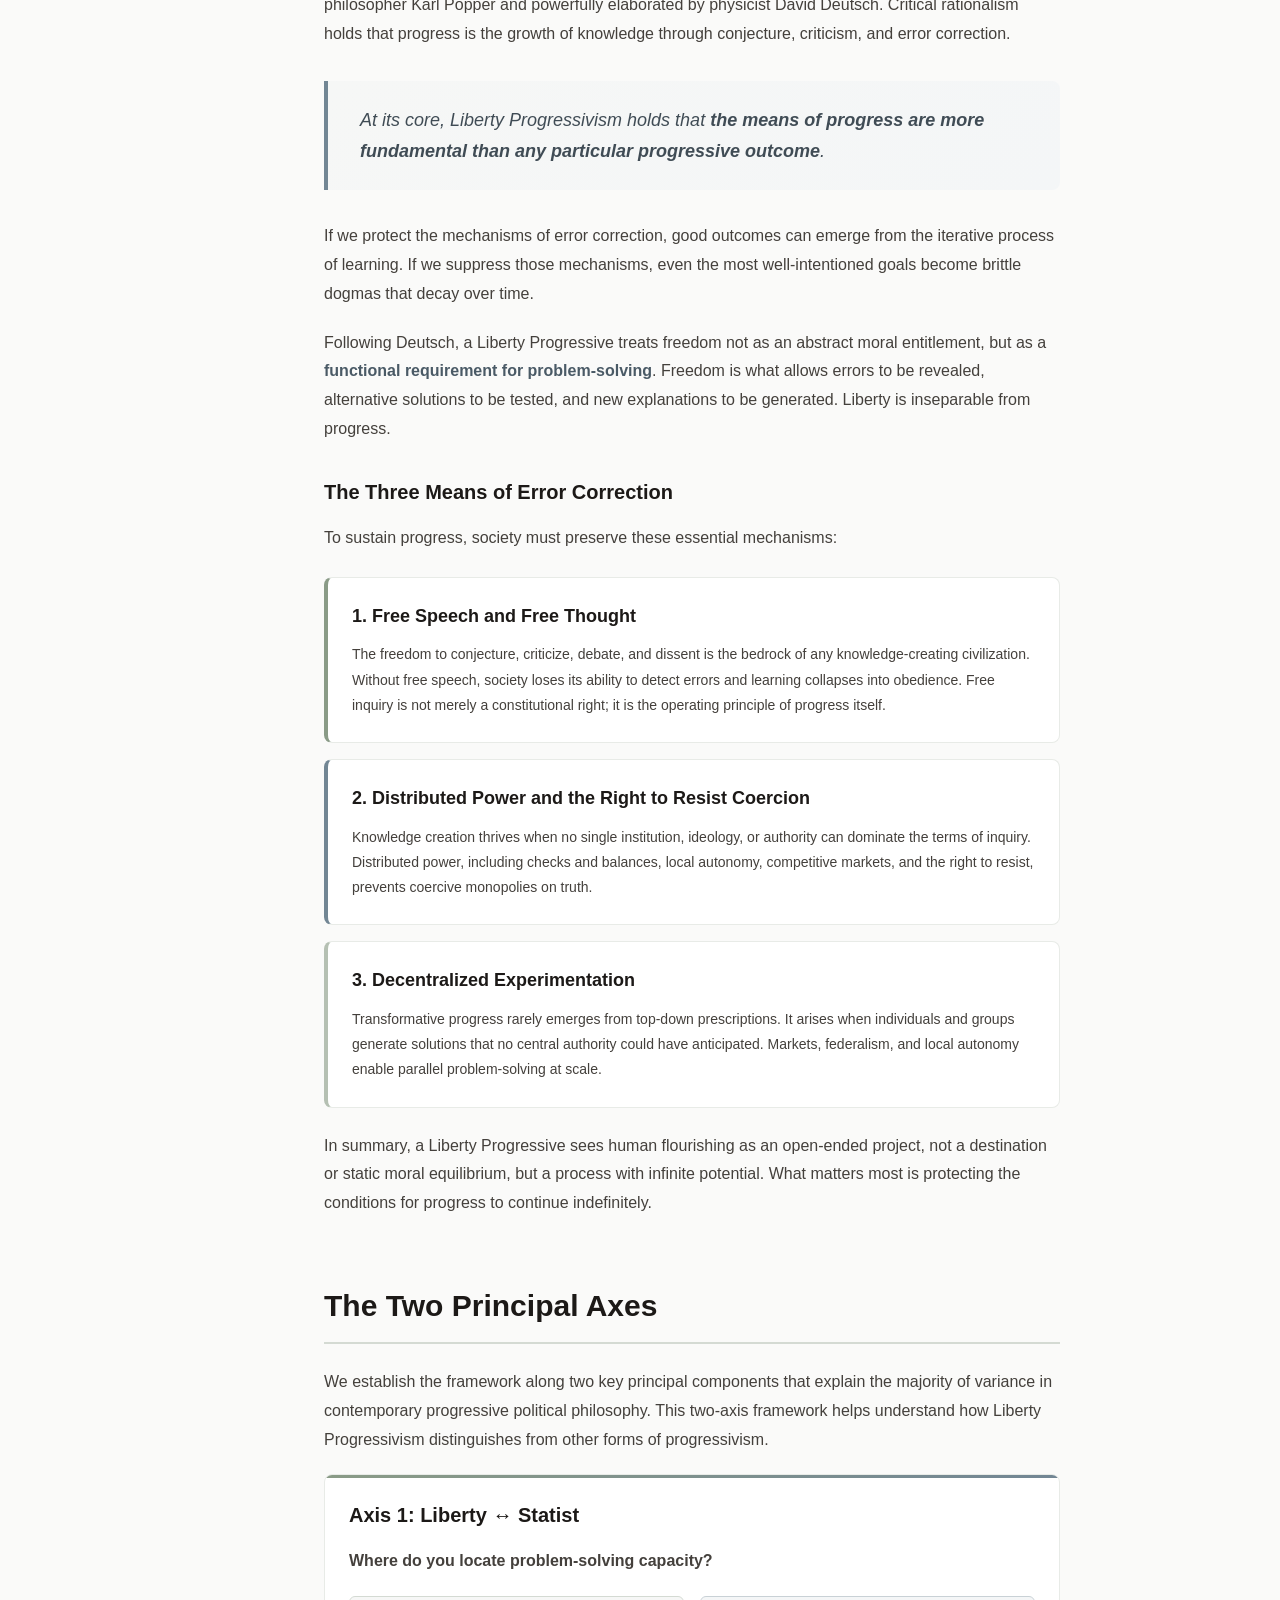
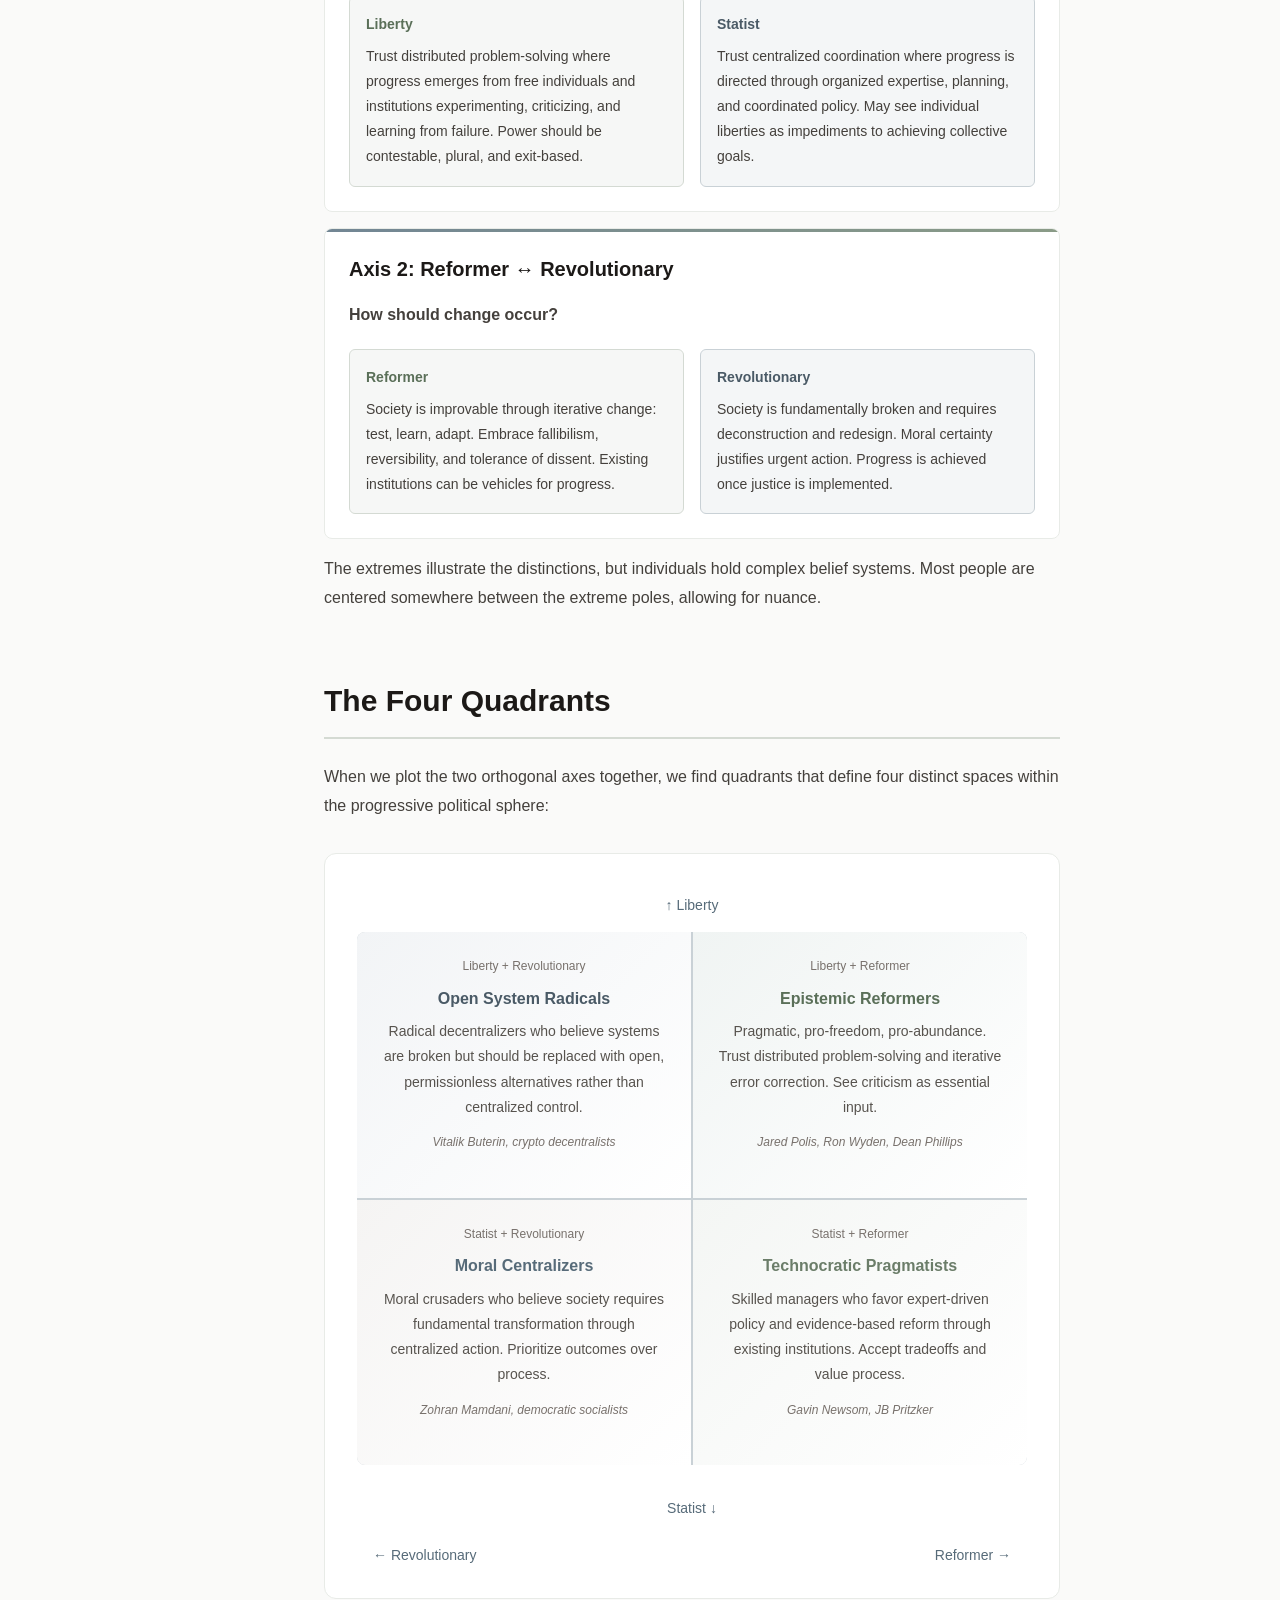
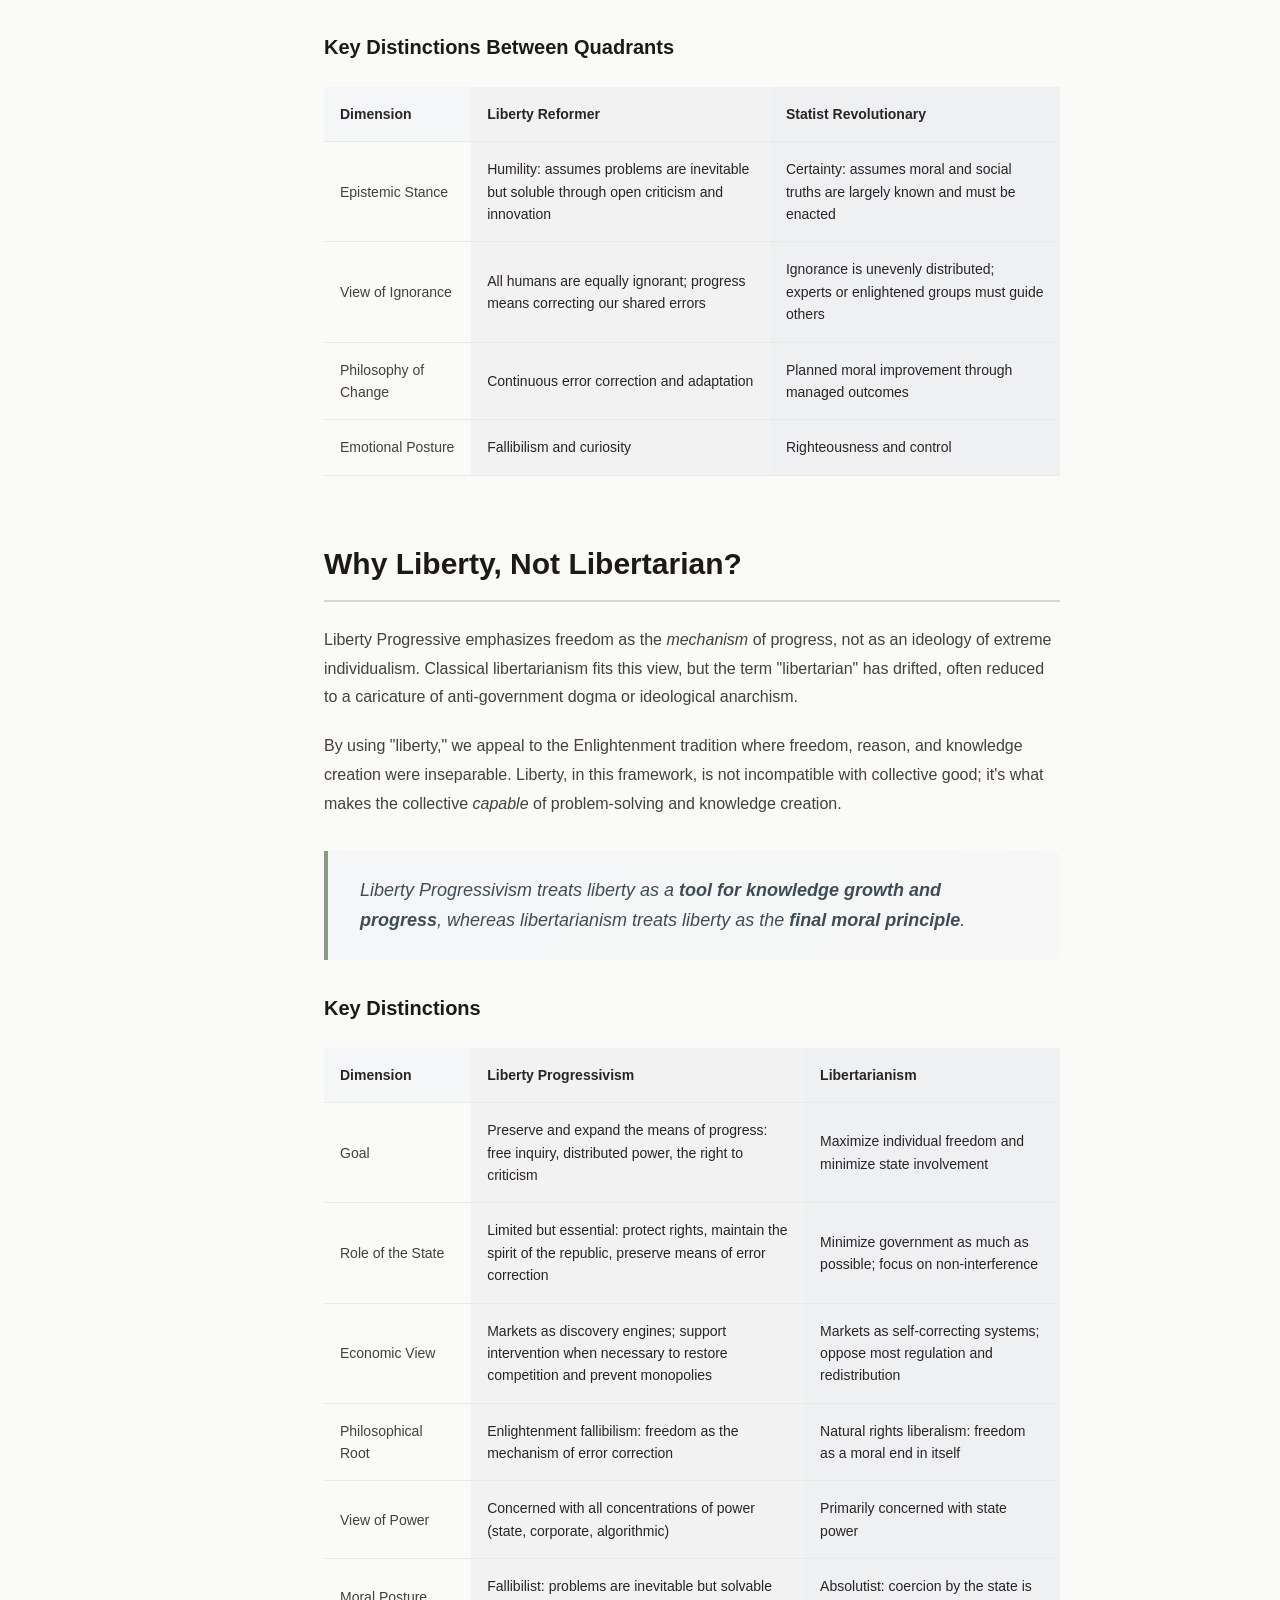
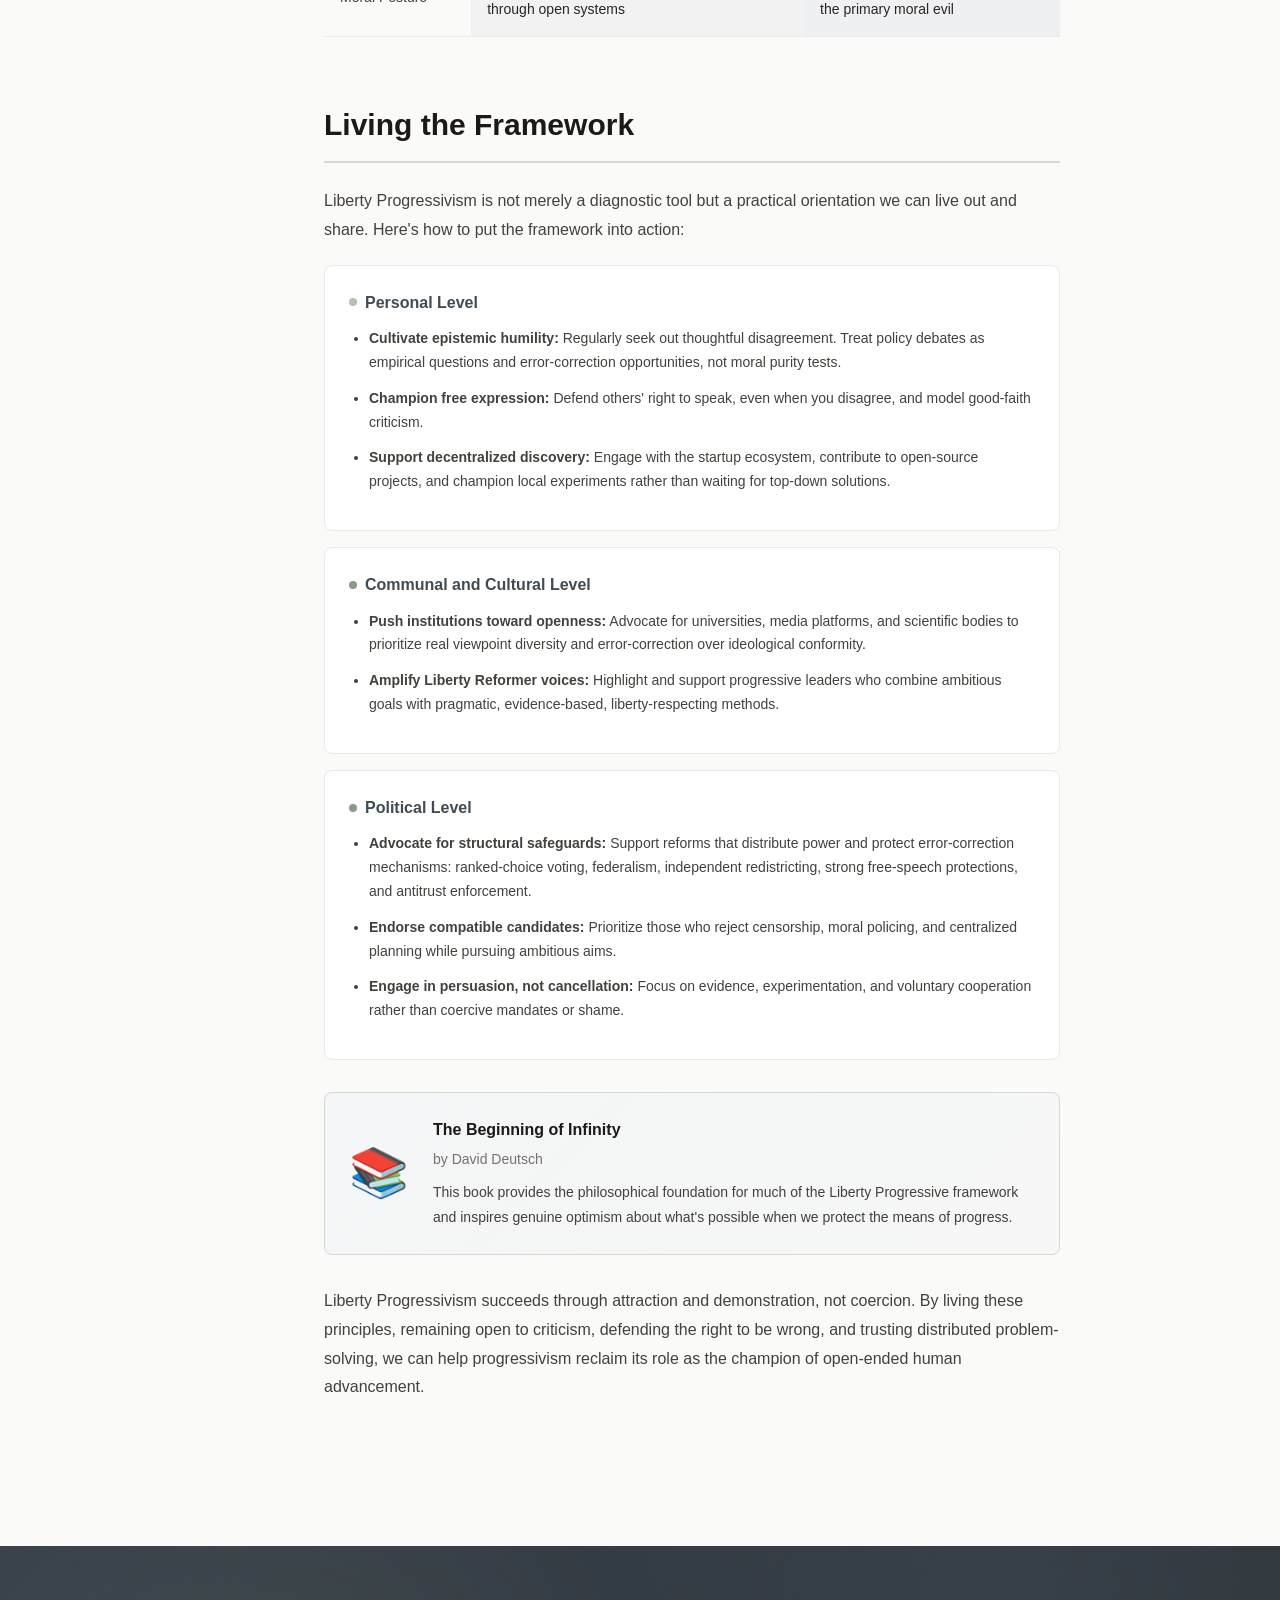
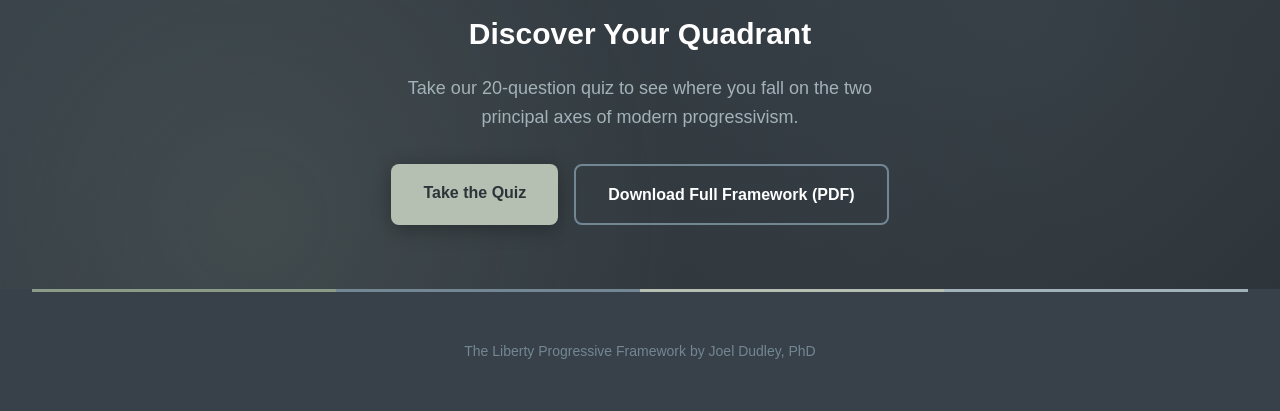
==== commit 1d6e0dc6: "Add Liberty/Statist axis labels to quadrant chart The quadrant visualization now shows all four axis" ====
--- a/framework.html
+++ b/framework.html
@@ -537,14 +537,31 @@
             font-style: italic;
         }
 
-        .axis-labels {
+        .axis-label-top,
+        .axis-label-bottom {
+            text-align: center;
+            font-size: var(--text-sm);
+            color: var(--slate-500);
+            font-weight: 500;
+            padding: var(--space-2) 0;
+        }
+
+        .axis-label-top {
+            margin-bottom: var(--space-2);
+        }
+
+        .axis-label-bottom {
+            margin-top: var(--space-2);
+        }
+
+        .axis-labels-horizontal {
             display: flex;
             justify-content: space-between;
             margin-top: var(--space-4);
             padding: 0 var(--space-4);
         }
 
-        .axis-labels span {
+        .axis-labels-horizontal span {
             font-size: var(--text-sm);
             color: var(--slate-500);
             font-weight: 500;
@@ -1053,6 +1070,7 @@
                 <p>When we plot the two orthogonal axes together, we find quadrants that define four distinct spaces within the progressive political sphere:</p>
 
                 <div class="quadrant-chart-container">
+                    <div class="axis-label-top">↑ Liberty</div>
                     <div class="quadrant-visual">
                         <div class="quadrant-cell radical">
                             <p class="axis-label">Liberty + Revolutionary</p>
@@ -1079,7 +1097,8 @@
                             <p class="examples">Gavin Newsom, JB Pritzker</p>
                         </div>
                     </div>
-                    <div class="axis-labels">
+                    <div class="axis-label-bottom">Statist ↓</div>
+                    <div class="axis-labels-horizontal">
                         <span>← Revolutionary</span>
                         <span>Reformer →</span>
                     </div>
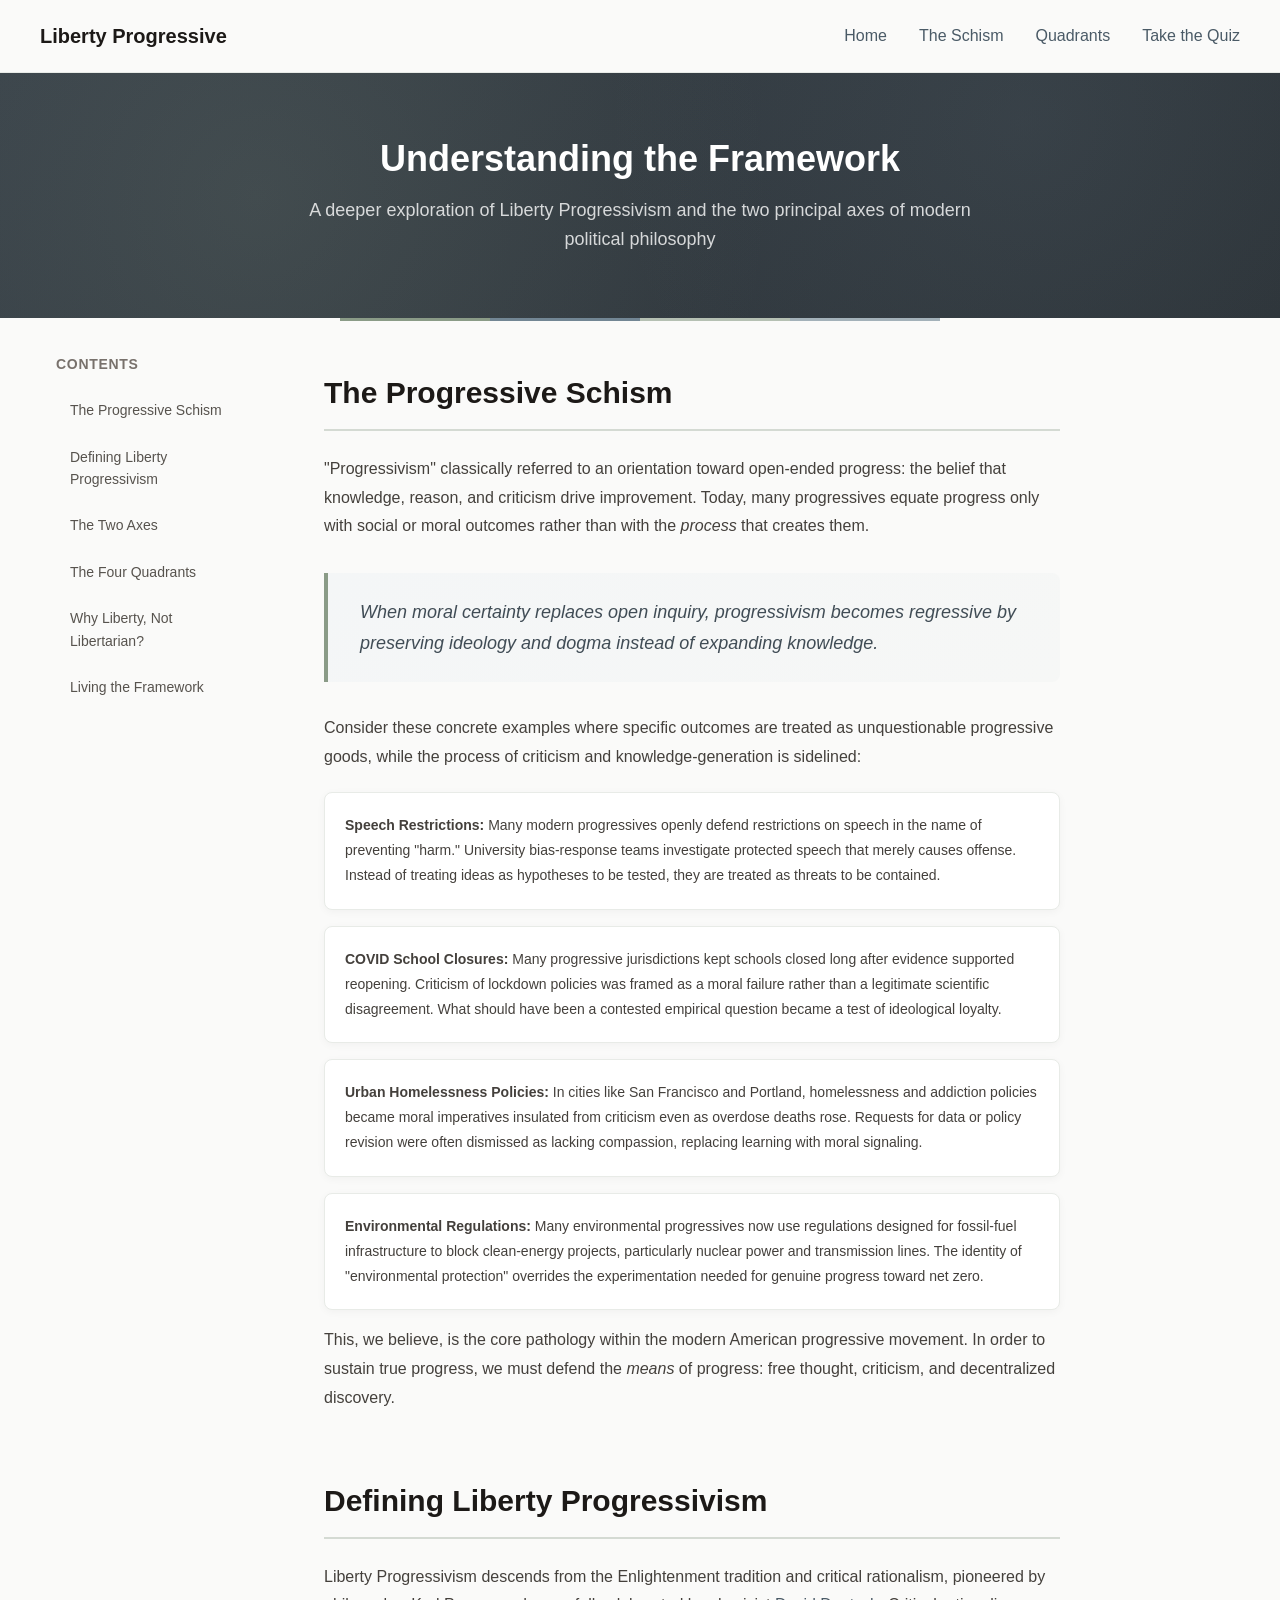
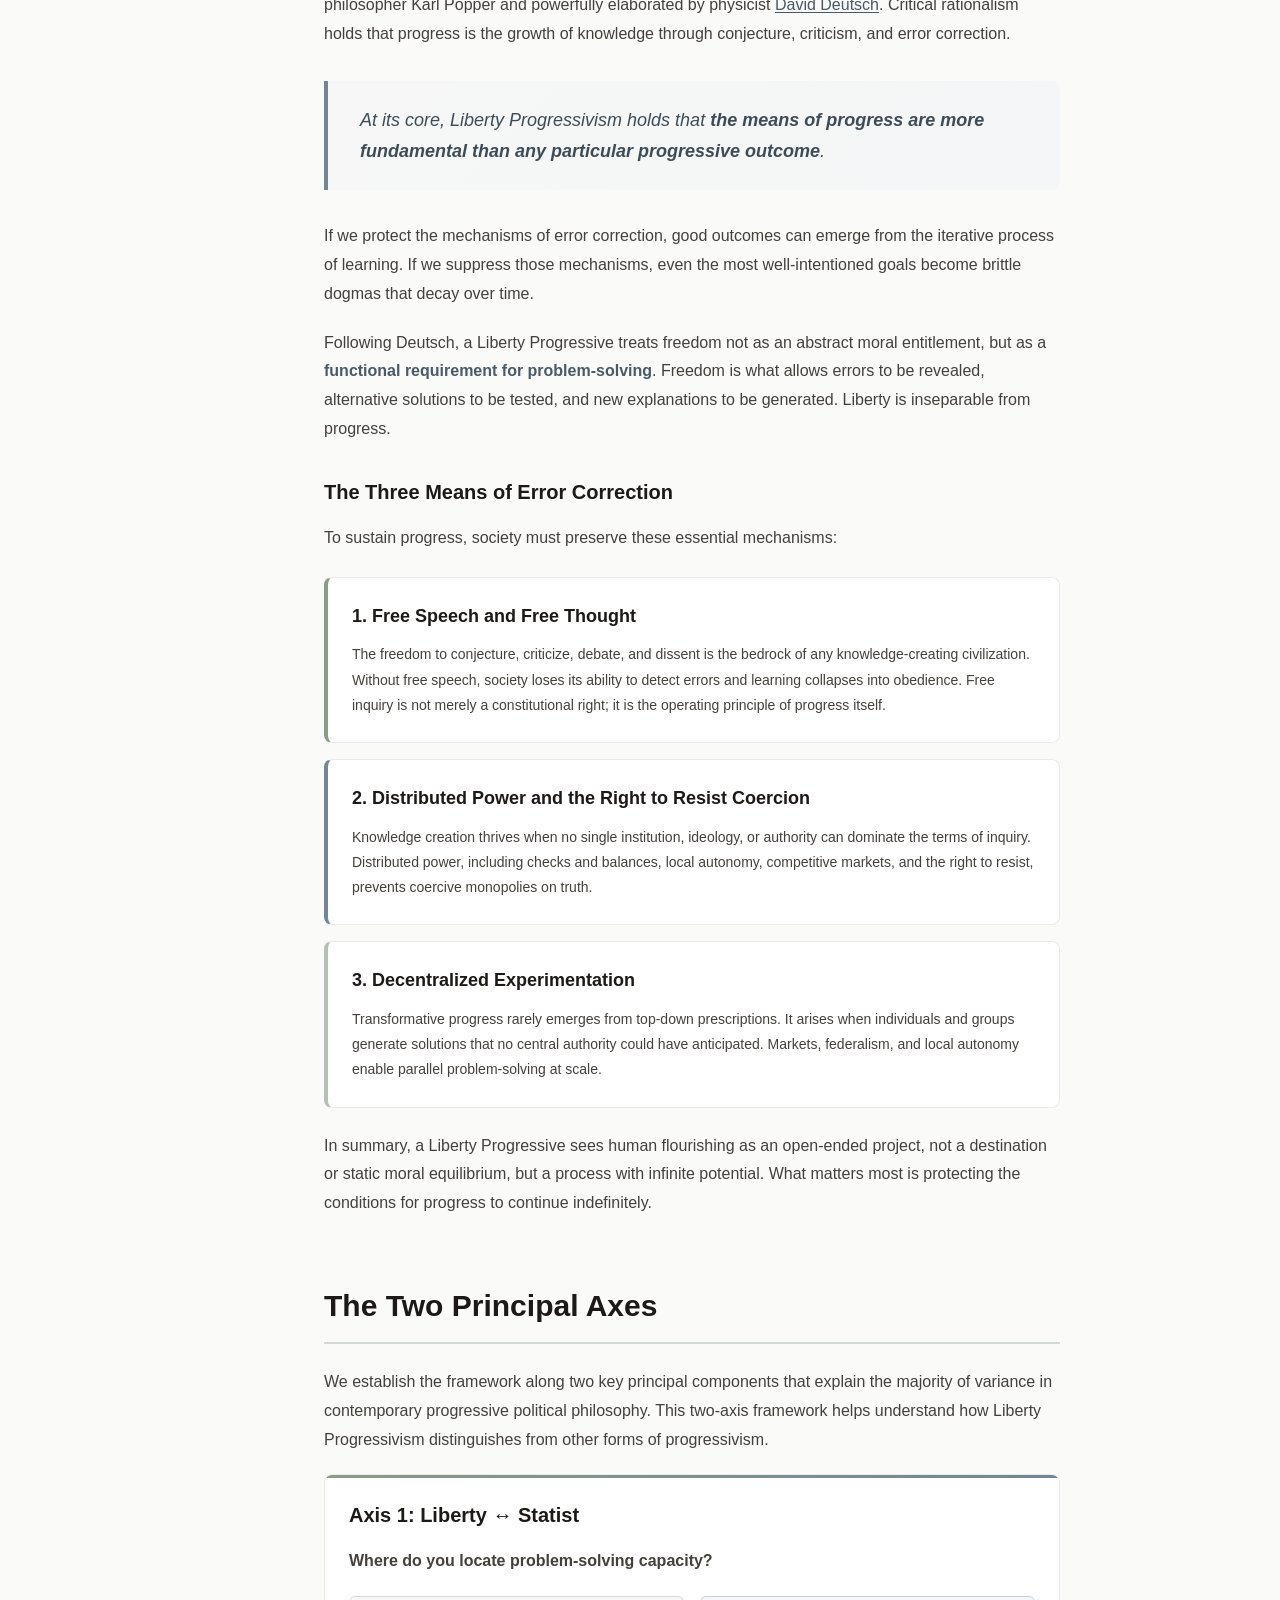
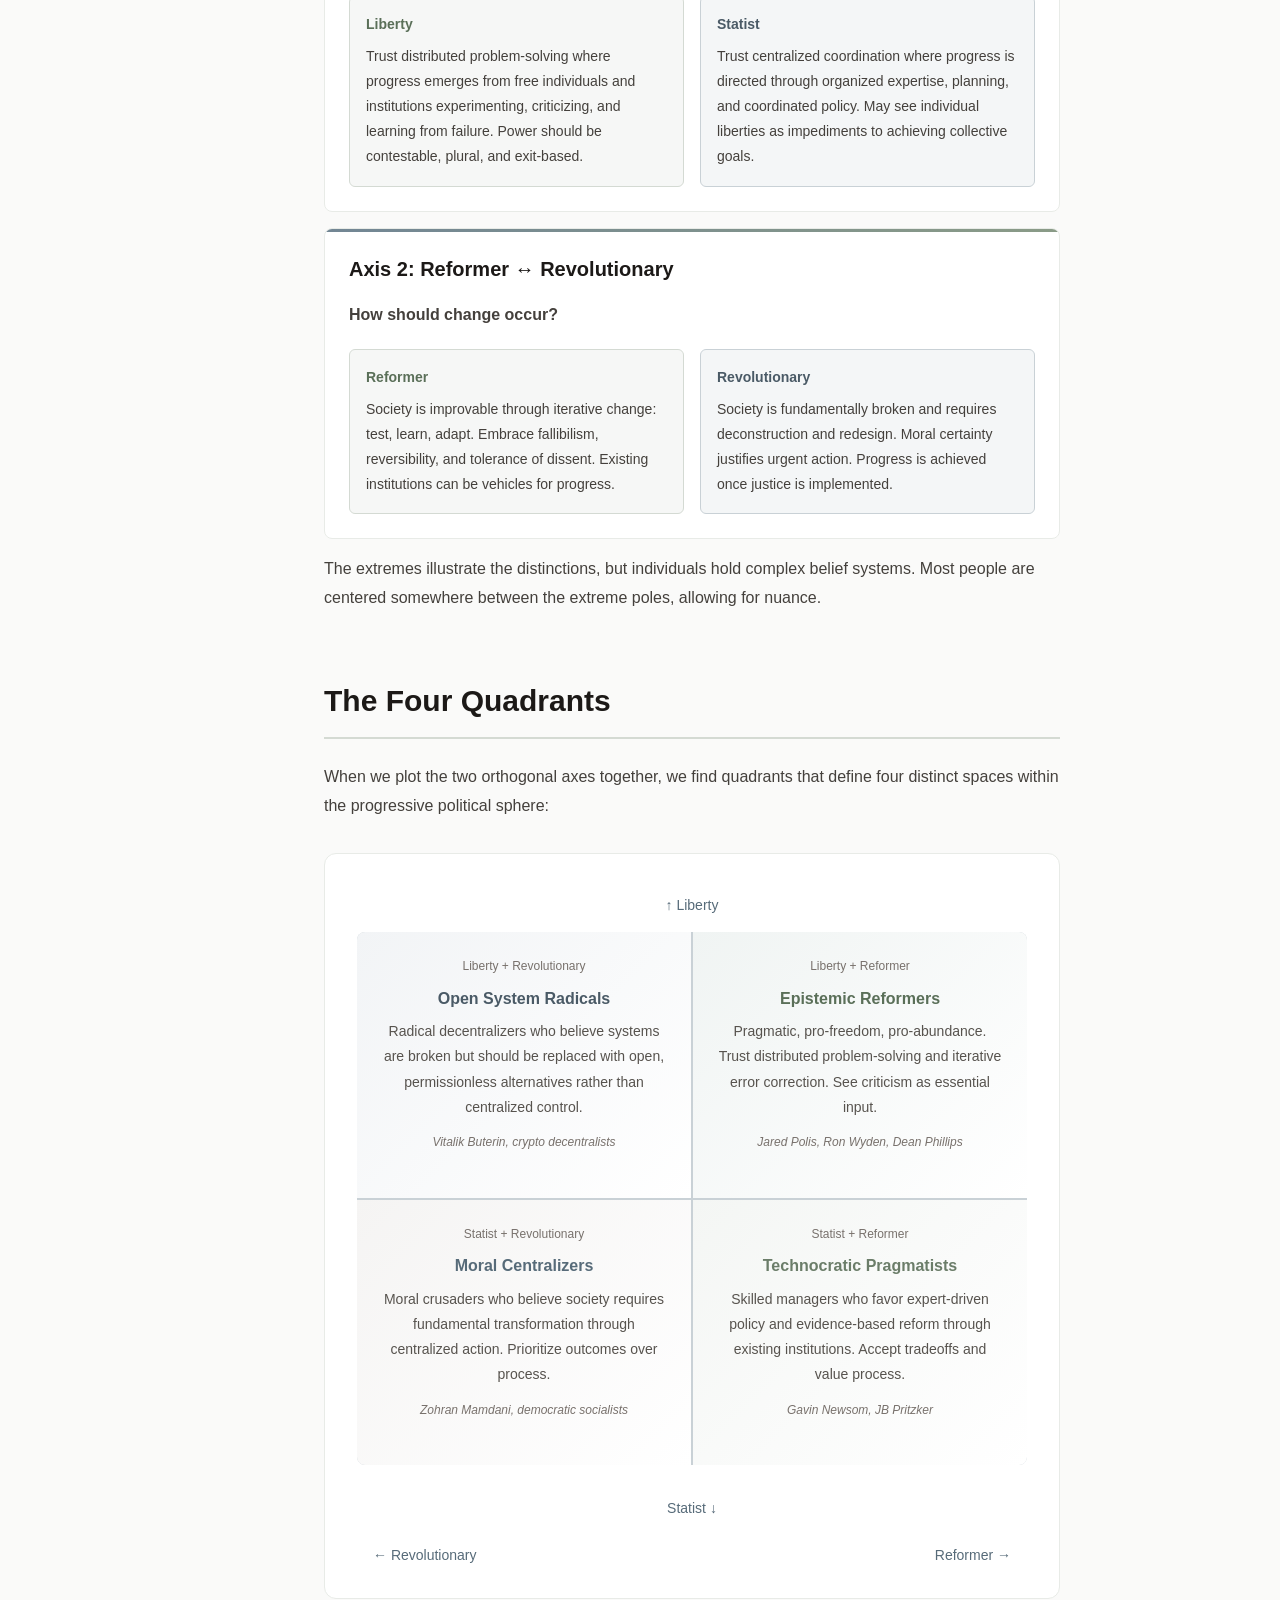
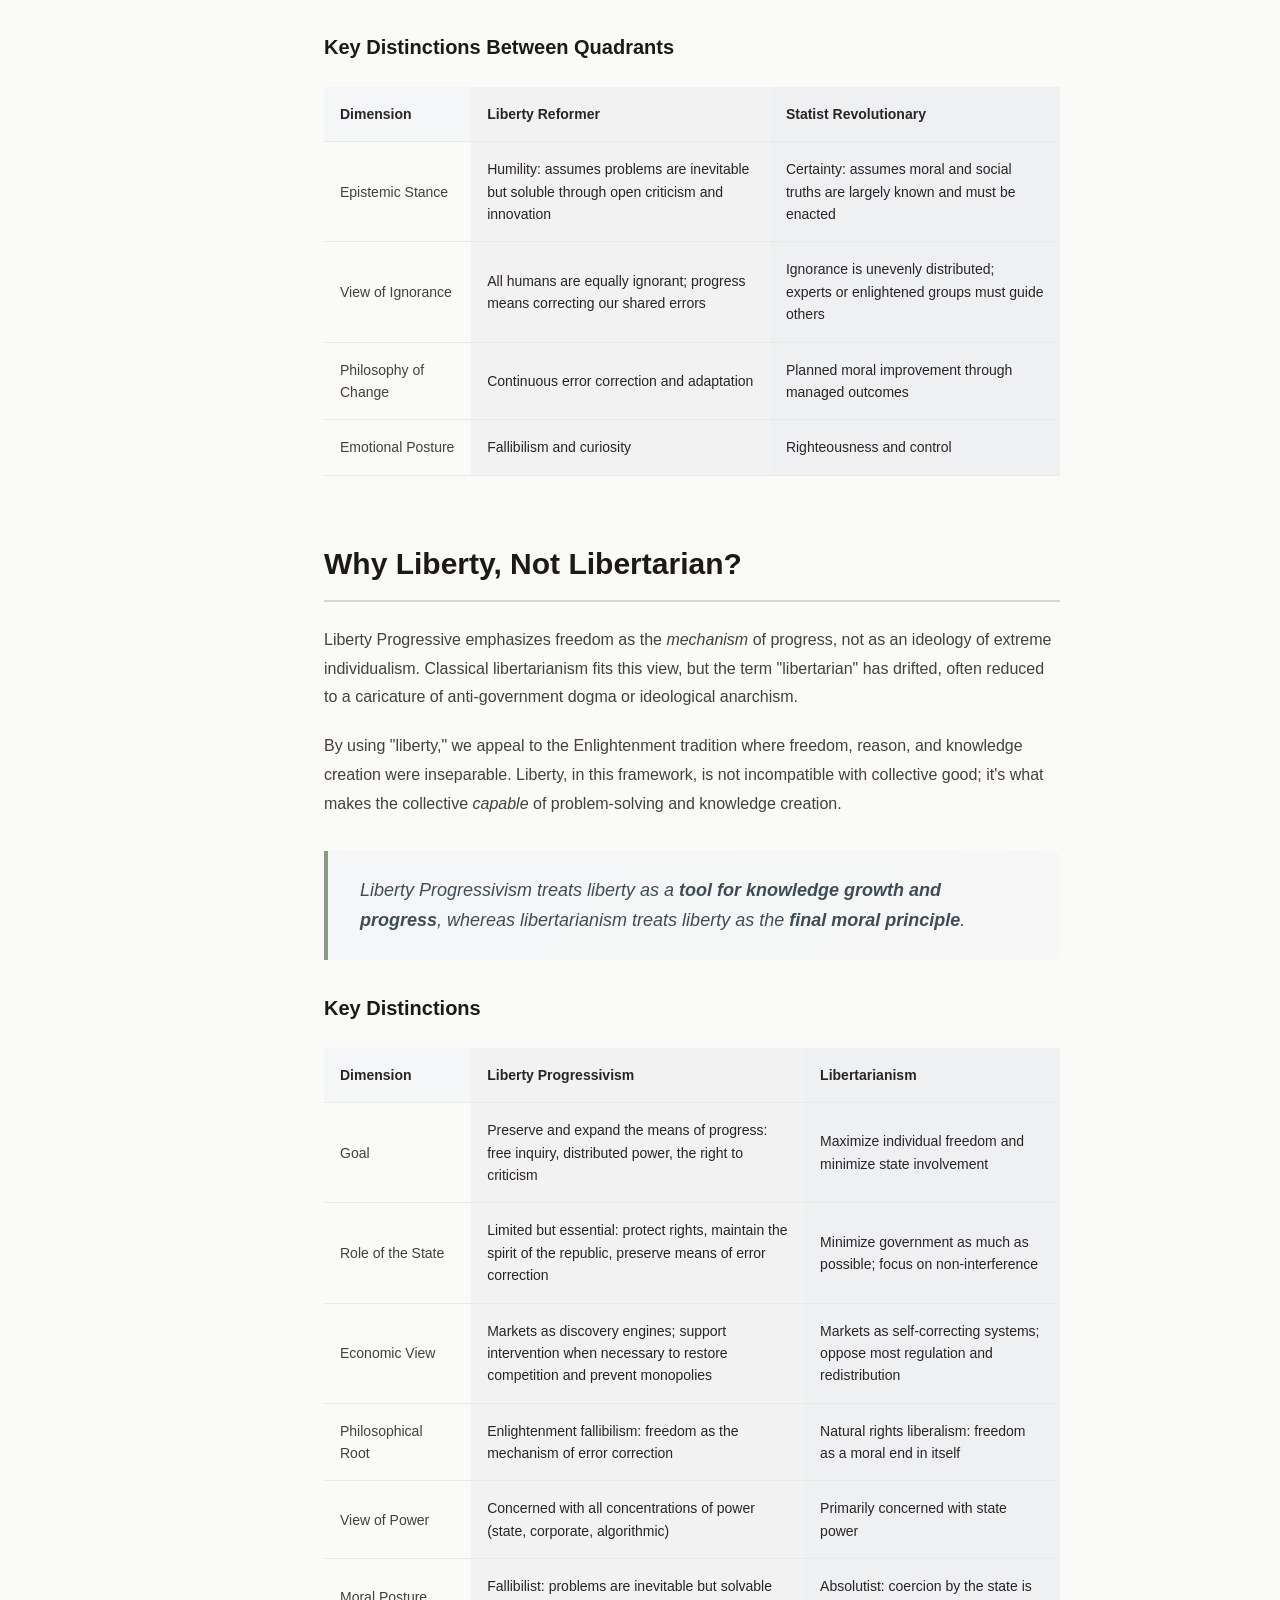
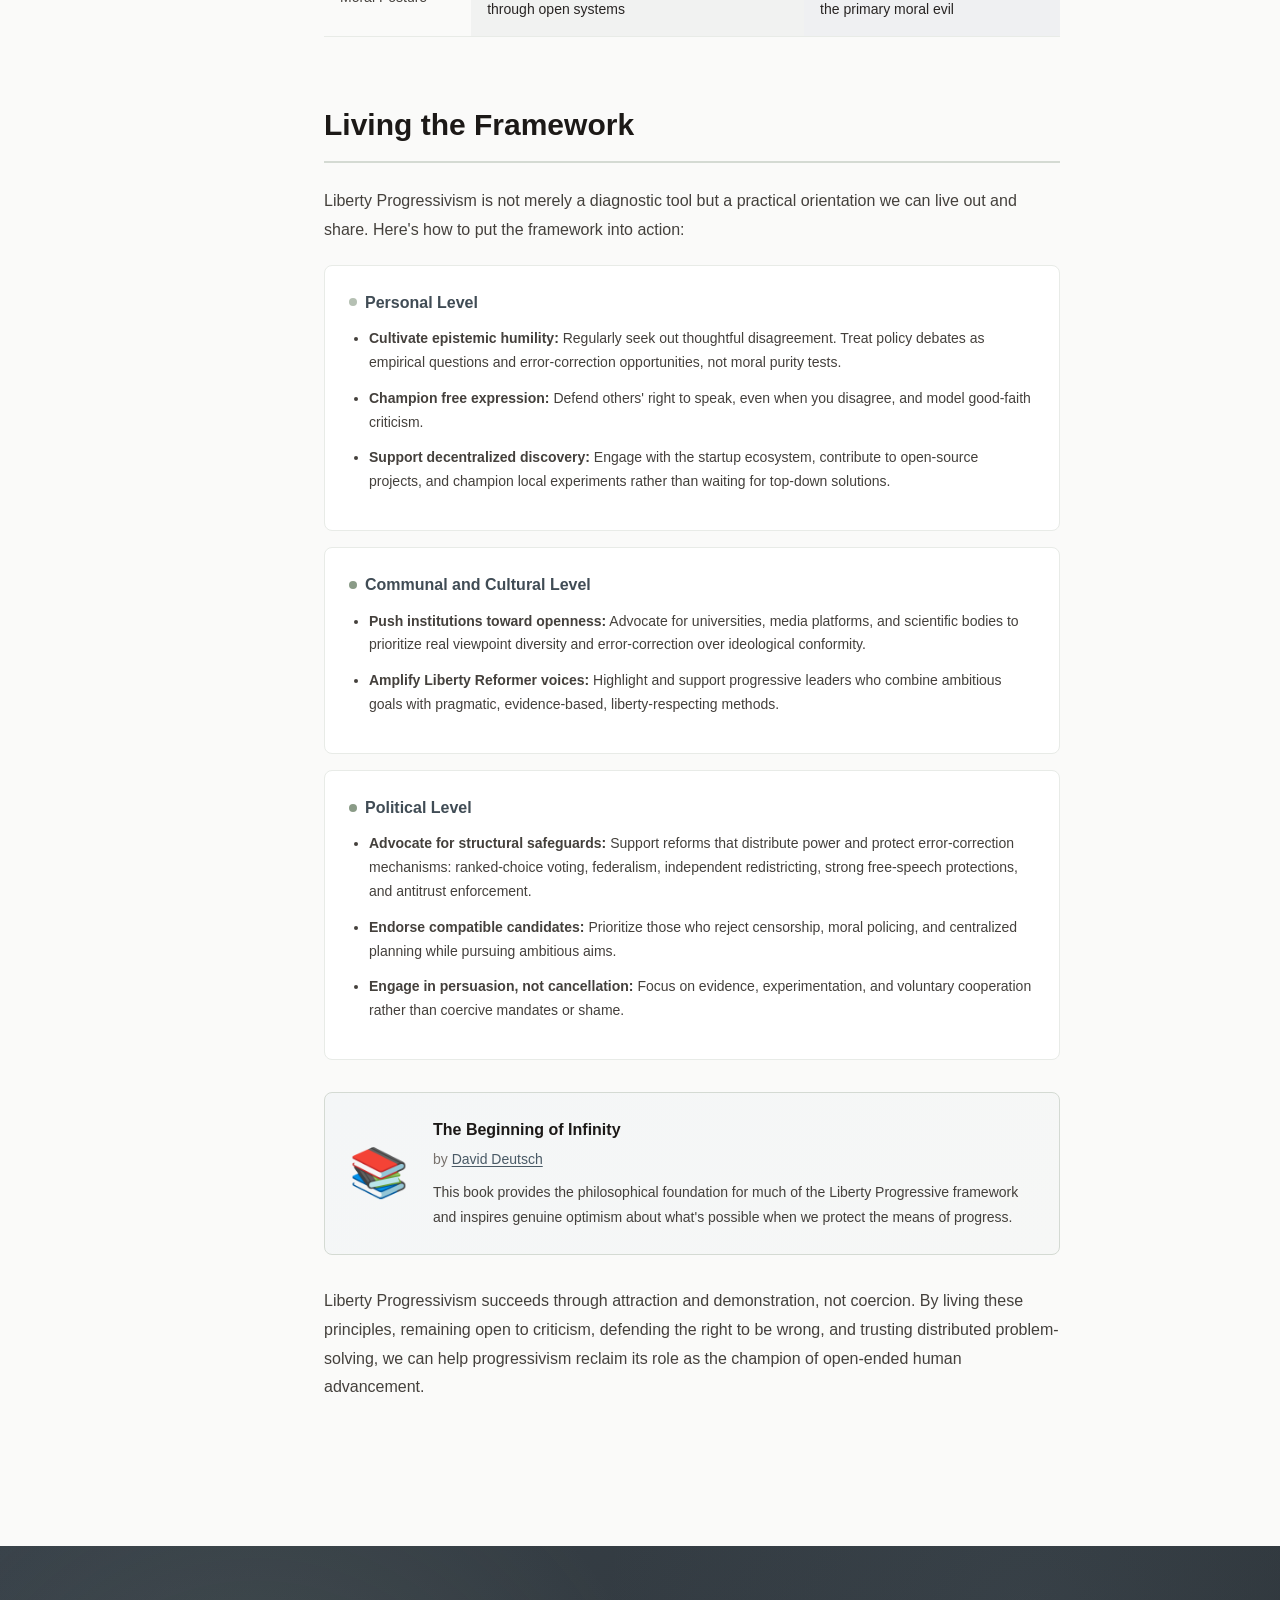
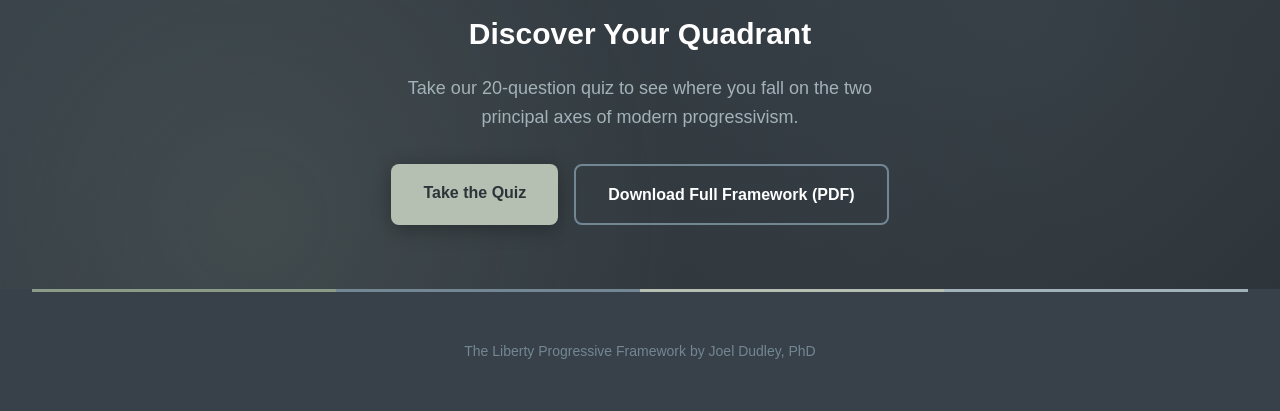
==== commit b4cdf6bc: "Add David Deutsch links to official website Co-Authored-By: Claude Opus 4.5 <noreply@anthropic.com>" ====
--- a/framework.html
+++ b/framework.html
@@ -305,6 +305,16 @@
             line-height: 1.7;
         }
 
+        .content-section a {
+            color: var(--slate-600);
+            text-decoration: underline;
+            text-underline-offset: 2px;
+        }
+
+        .content-section a:hover {
+            color: var(--sage-400);
+        }
+
         /* Text styling */
         .text-accent {
             color: var(--slate-600);
@@ -991,7 +1001,7 @@
             <section id="defining" class="content-section">
                 <h2>Defining Liberty Progressivism</h2>
 
-                <p>Liberty Progressivism descends from the Enlightenment tradition and critical rationalism, pioneered by philosopher Karl Popper and powerfully elaborated by physicist David Deutsch. Critical rationalism holds that progress is the growth of knowledge through conjecture, criticism, and error correction.</p>
+                <p>Liberty Progressivism descends from the Enlightenment tradition and critical rationalism, pioneered by philosopher Karl Popper and powerfully elaborated by physicist <a href="https://www.daviddeutsch.org.uk/" target="_blank" rel="noopener">David Deutsch</a>. Critical rationalism holds that progress is the growth of knowledge through conjecture, criticism, and error correction.</p>
 
                 <div class="framework-callout highlight">
                     <p>At its core, Liberty Progressivism holds that <strong>the means of progress are more fundamental than any particular progressive outcome</strong>.</p>
@@ -1232,7 +1242,7 @@
                     <div class="book-icon">📚</div>
                     <div class="book-info">
                         <h4>The Beginning of Infinity</h4>
-                        <p class="author">by David Deutsch</p>
+                        <p class="author">by <a href="https://www.daviddeutsch.org.uk/" target="_blank" rel="noopener">David Deutsch</a></p>
                         <p>This book provides the philosophical foundation for much of the Liberty Progressive framework and inspires genuine optimism about what's possible when we protect the means of progress.</p>
                     </div>
                 </div>
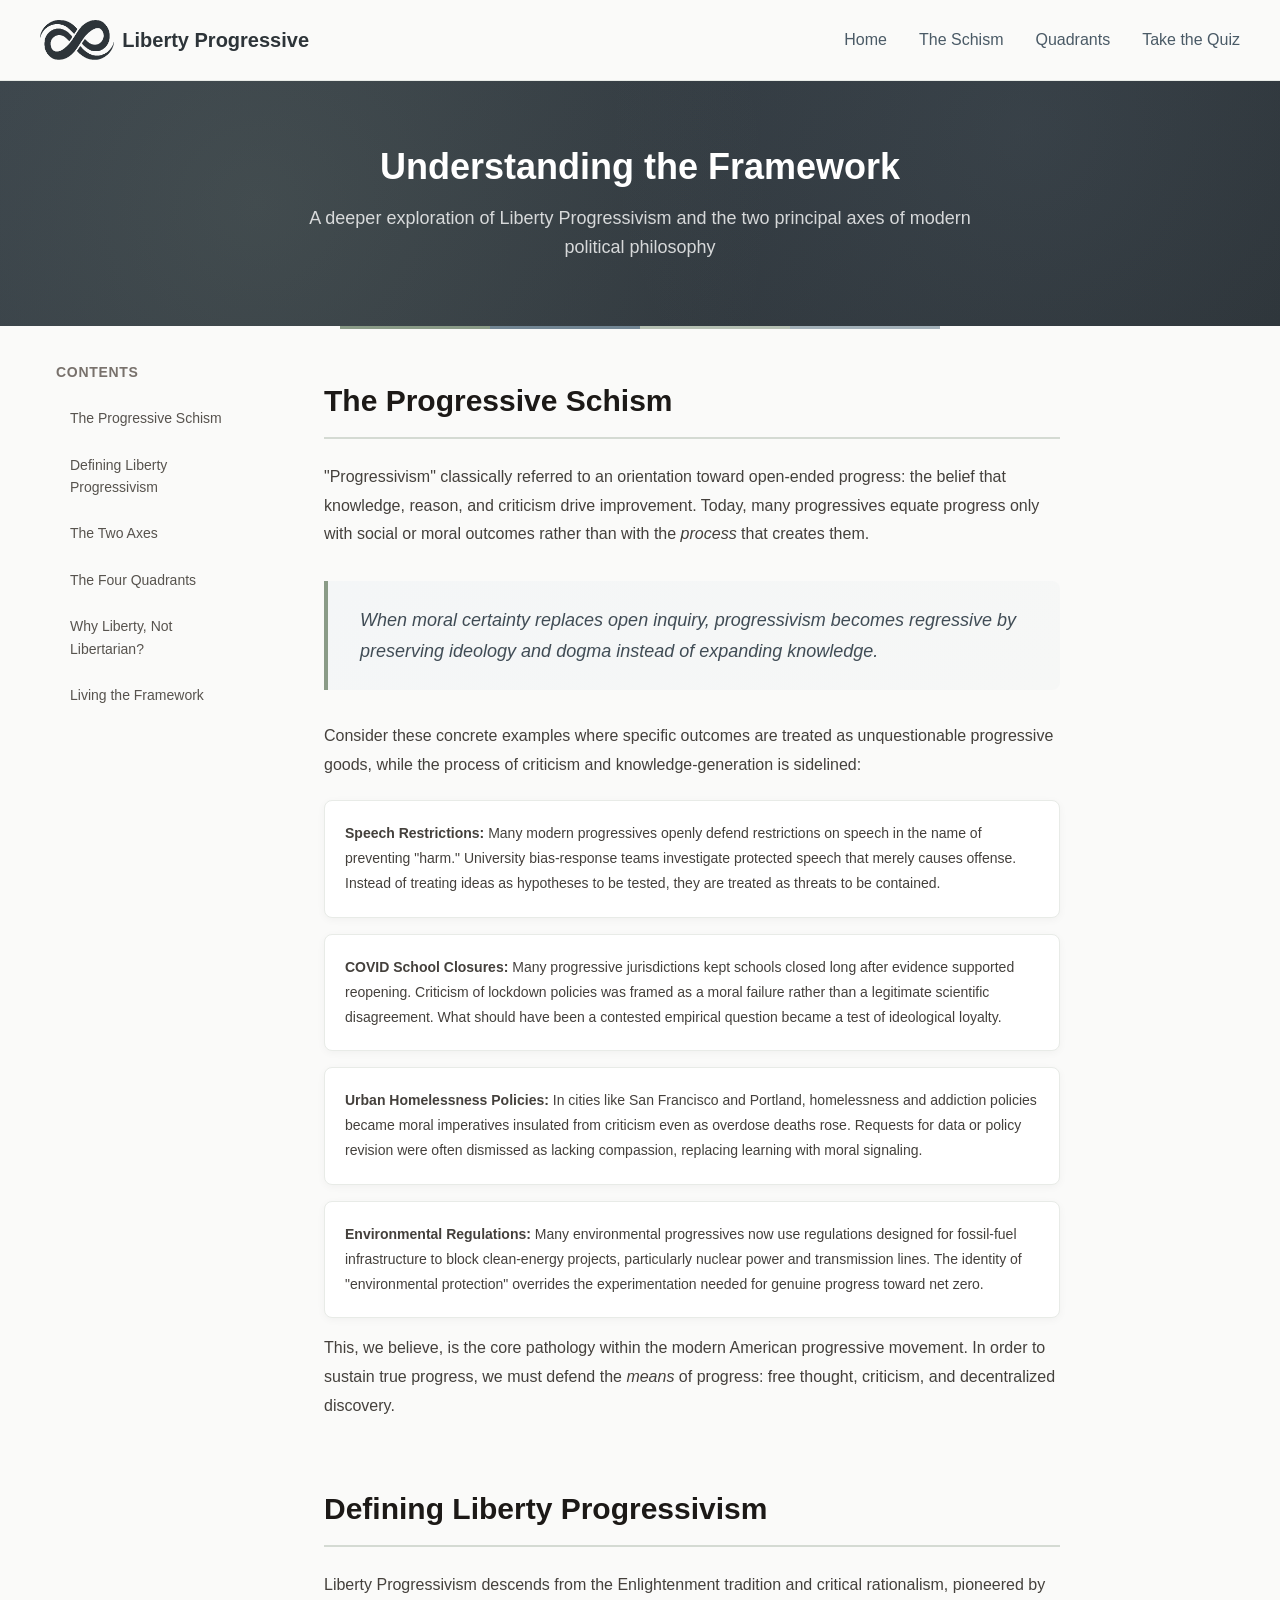
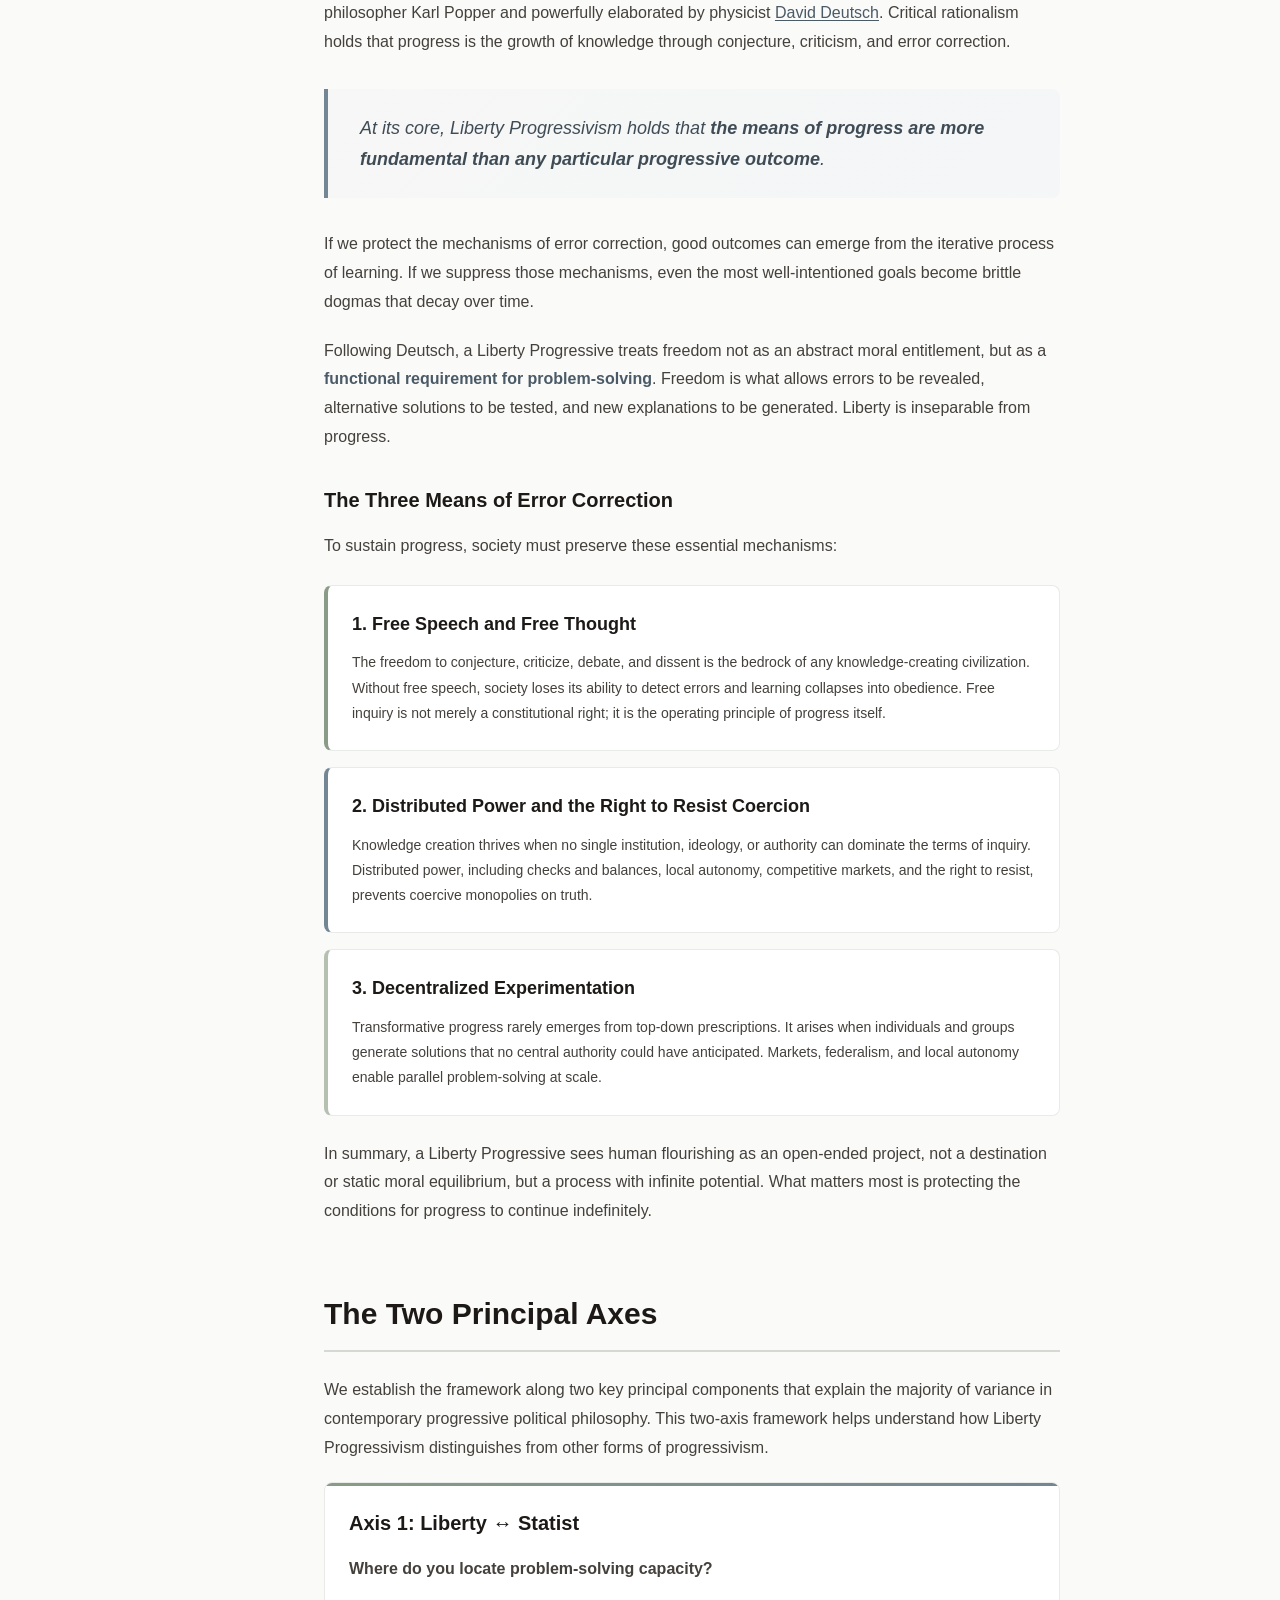
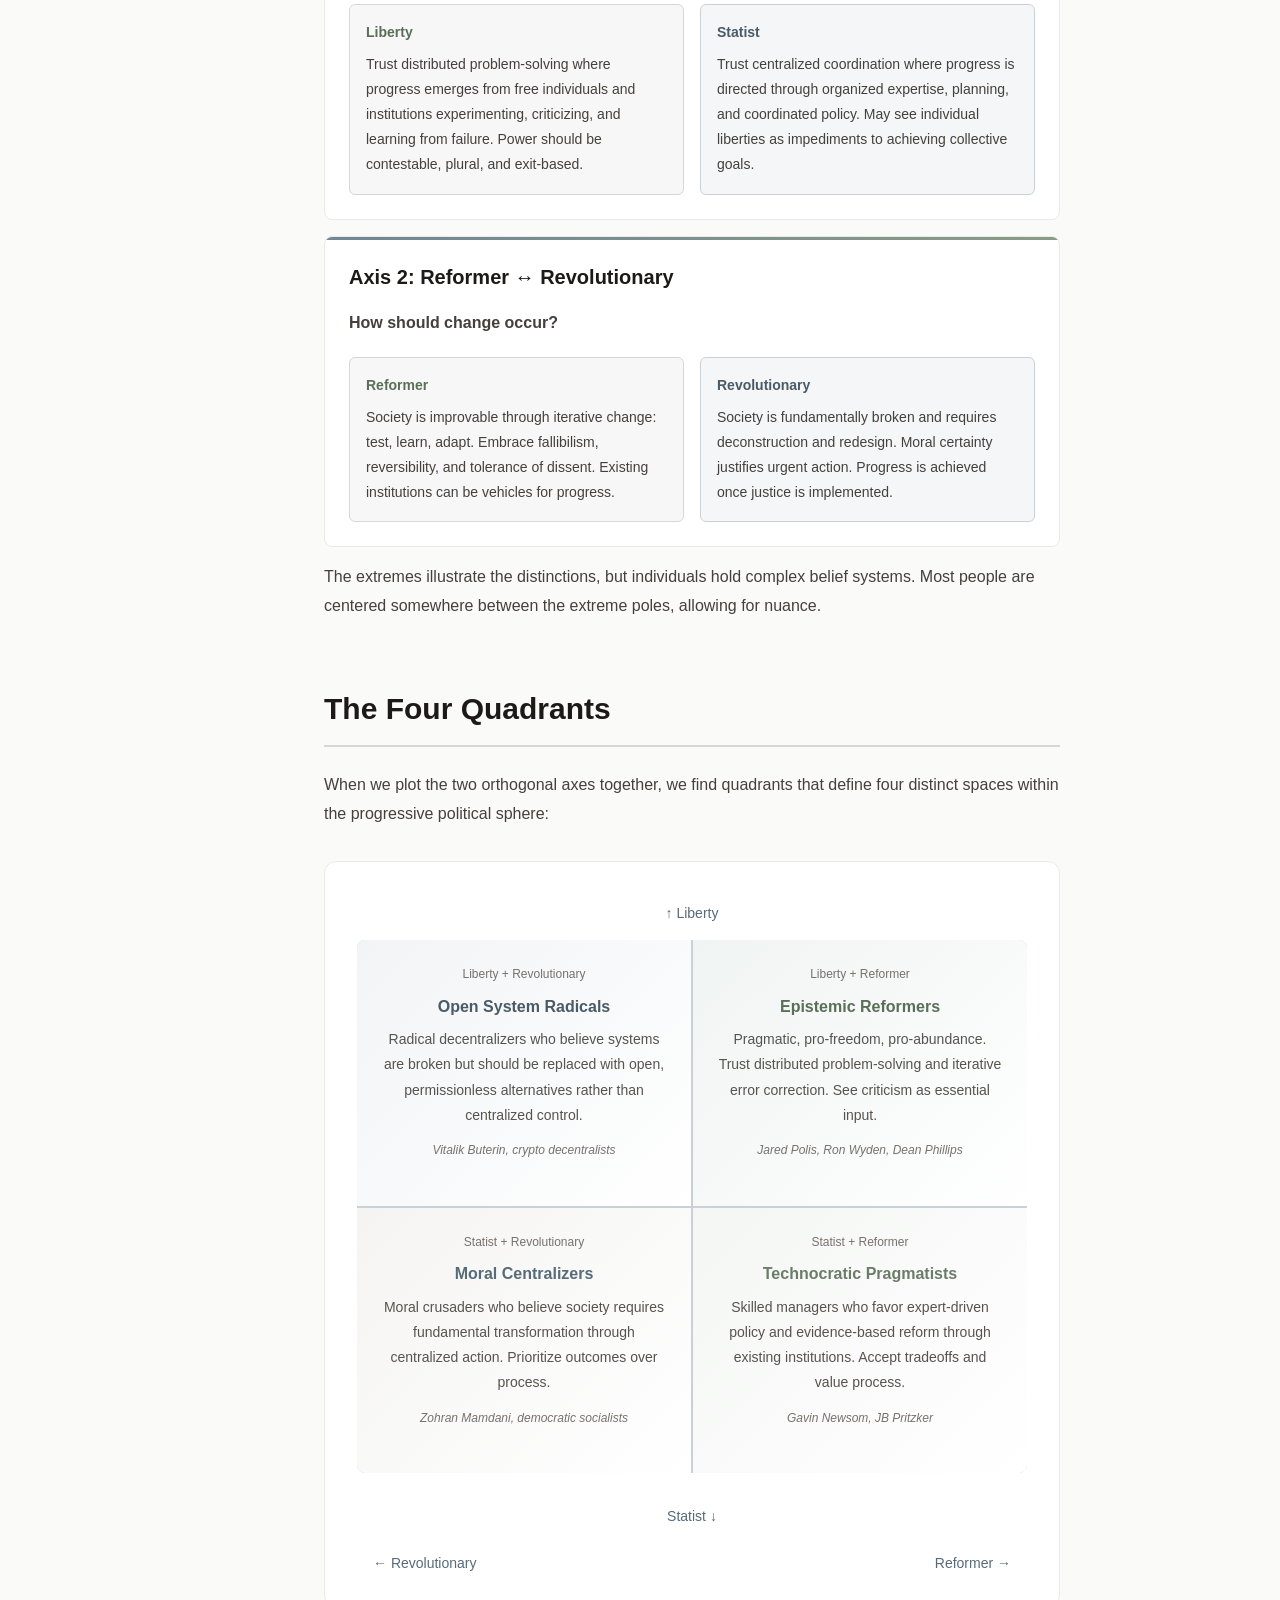
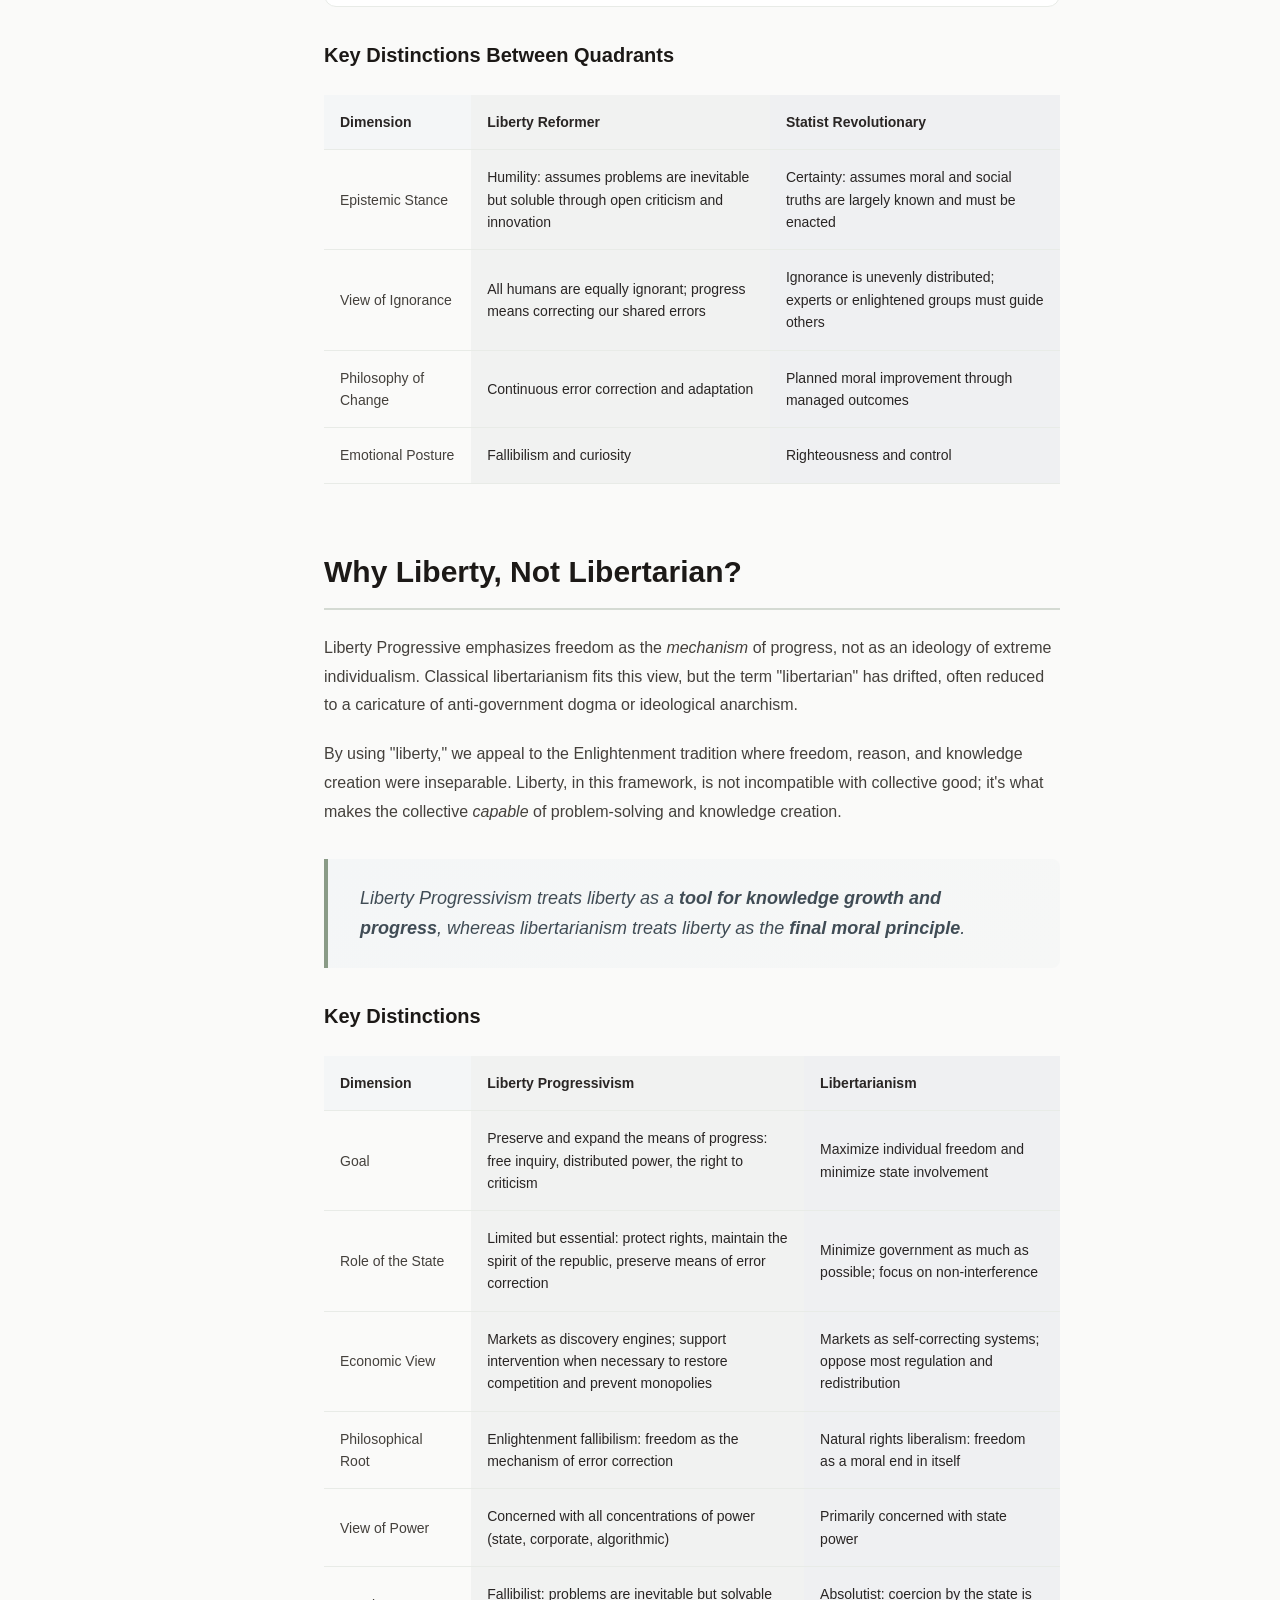
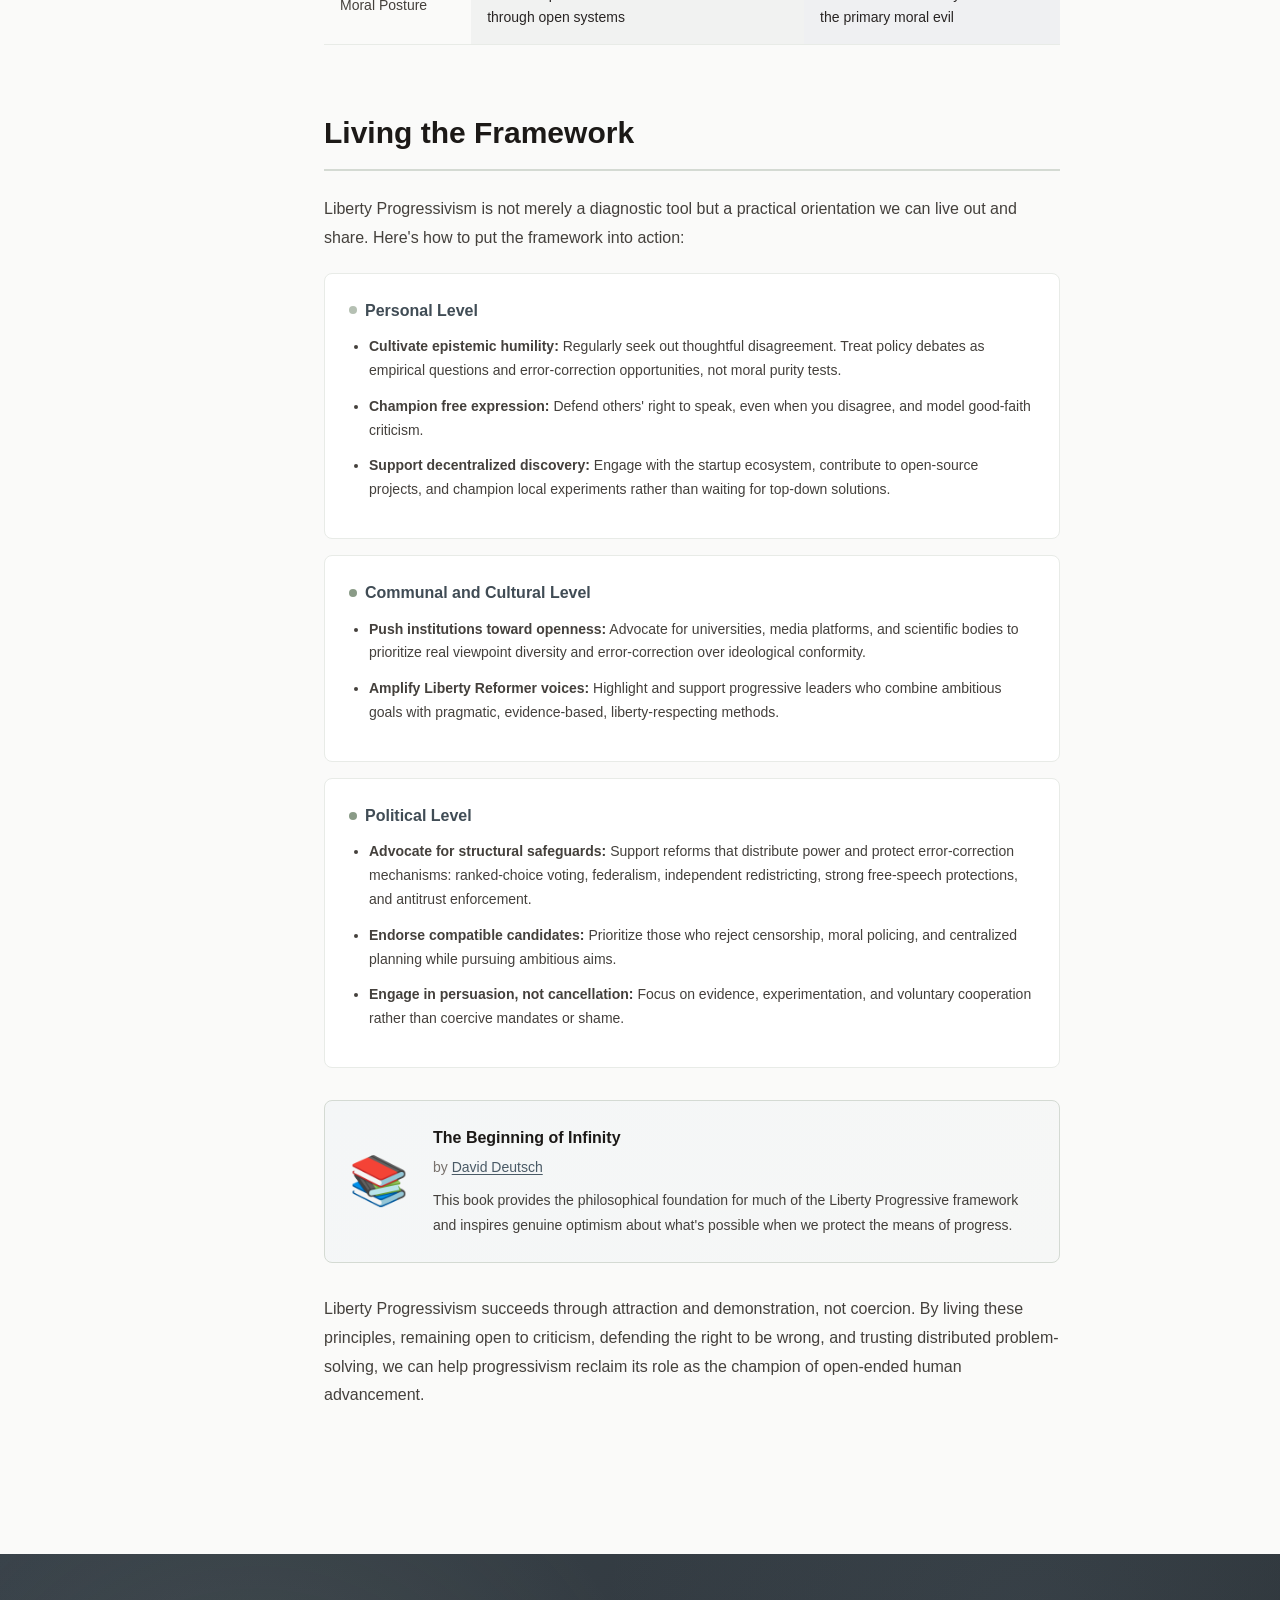
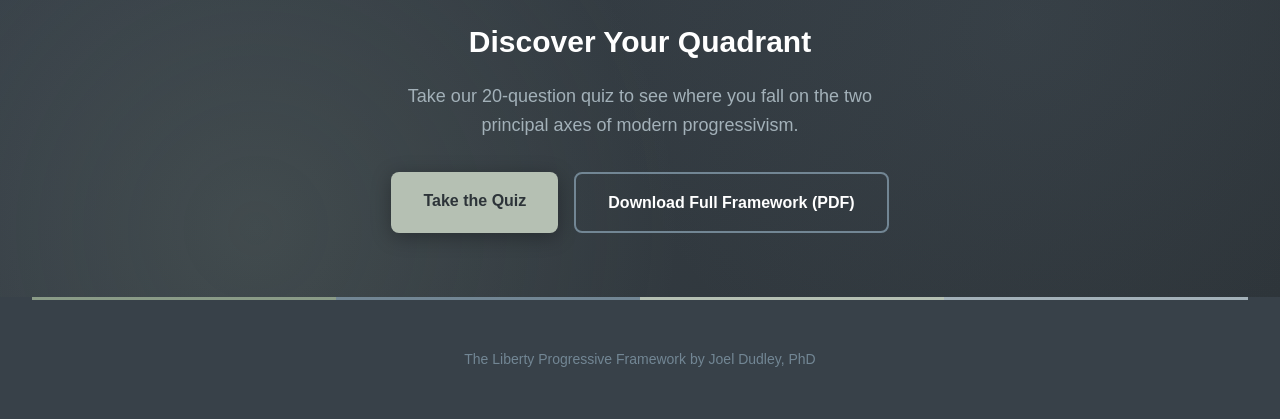
==== commit dc5db7d8: "Add nav logo to framework.html Apply same logo styling (image + text with flexbox) to framework.html" ====
--- a/framework.html
+++ b/framework.html
@@ -118,10 +118,18 @@
         }
 
         .logo {
+            display: flex;
+            align-items: center;
+            gap: 0.5rem;
             font-weight: 700;
             font-size: 1.25rem;
-            color: var(--gray-900);
+            color: #2d3439;
             text-decoration: none;
+        }
+
+        .logo img {
+            height: 40px;
+            width: auto;
         }
 
         .nav-links {
@@ -915,7 +923,10 @@
 <body>
     <nav>
         <div class="nav-content">
-            <a href="index.html" class="logo">Liberty Progressive</a>
+            <a href="index.html" class="logo">
+                <img src="images/logo-nav.png" alt="Liberty Progressive logo">
+                <span>Liberty Progressive</span>
+            </a>
             <ul class="nav-links">
                 <li><a href="index.html">Home</a></li>
                 <li><a href="#schism">The Schism</a></li>
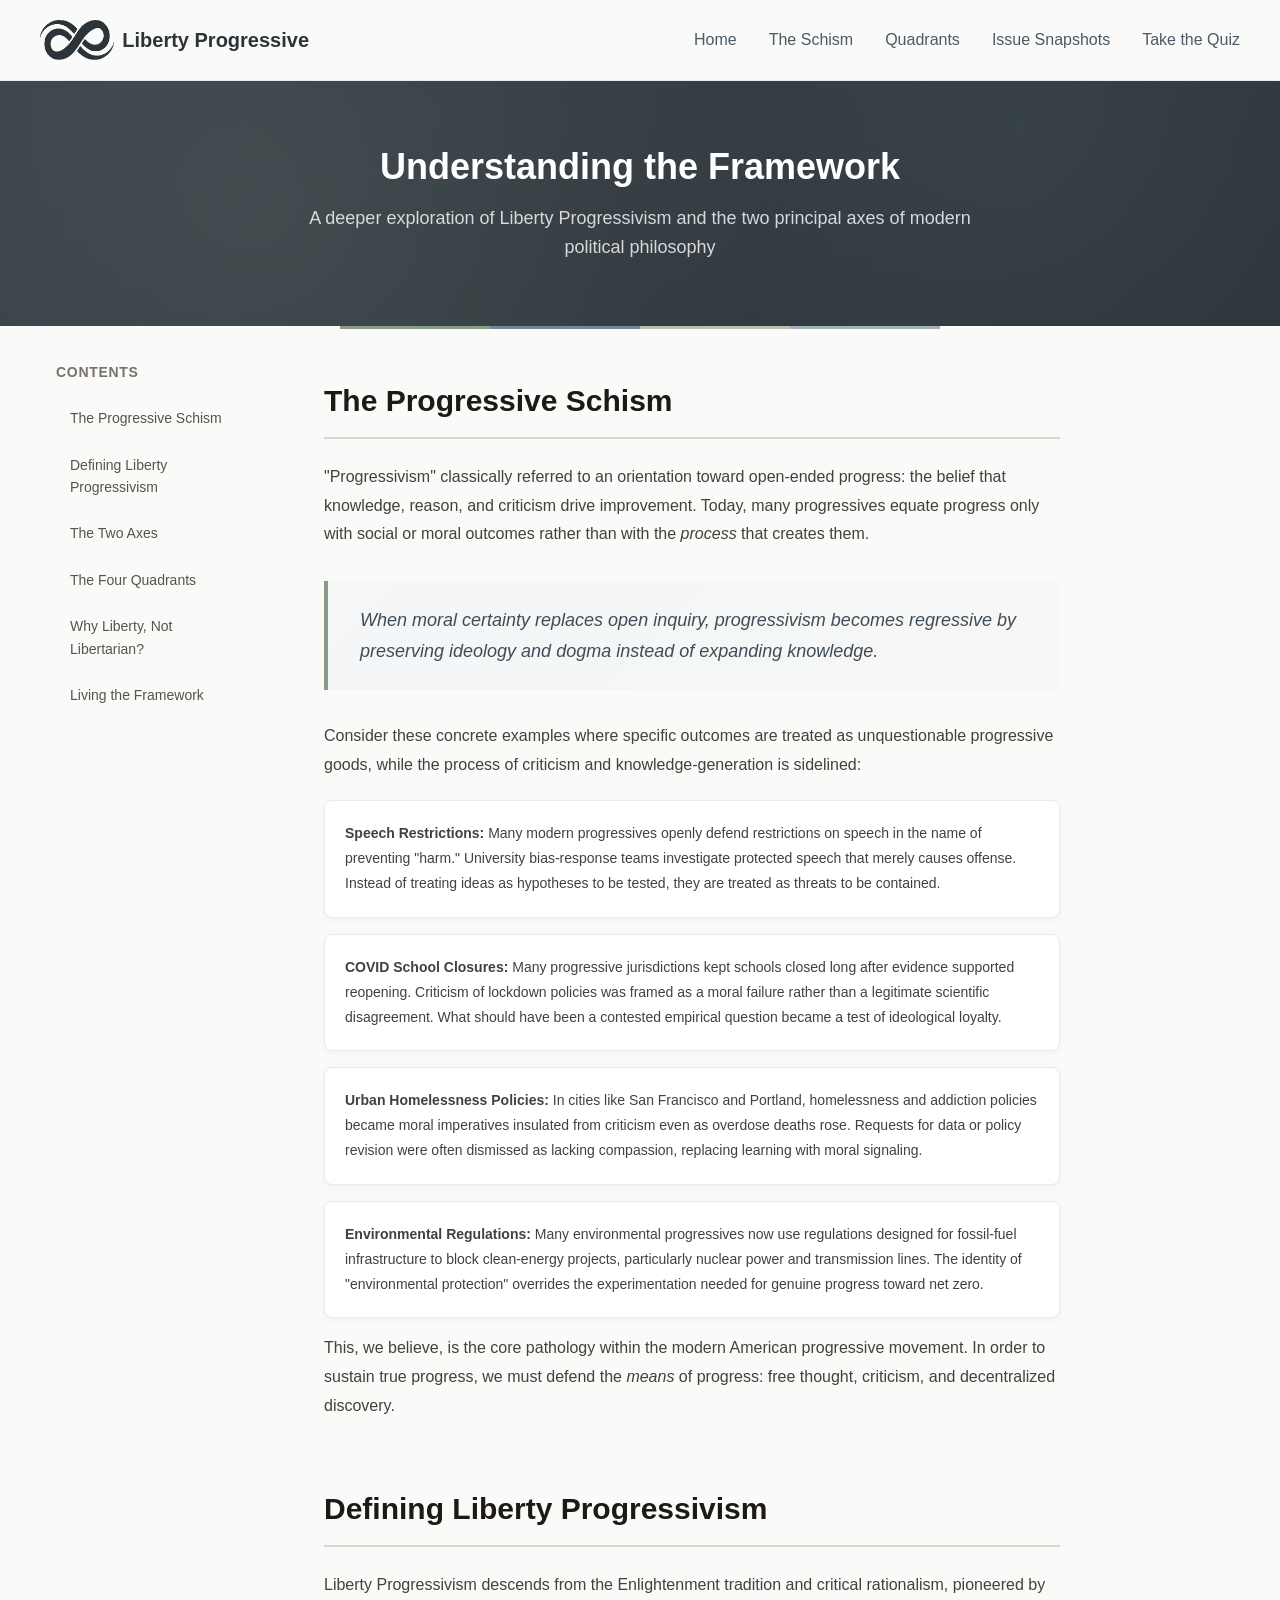
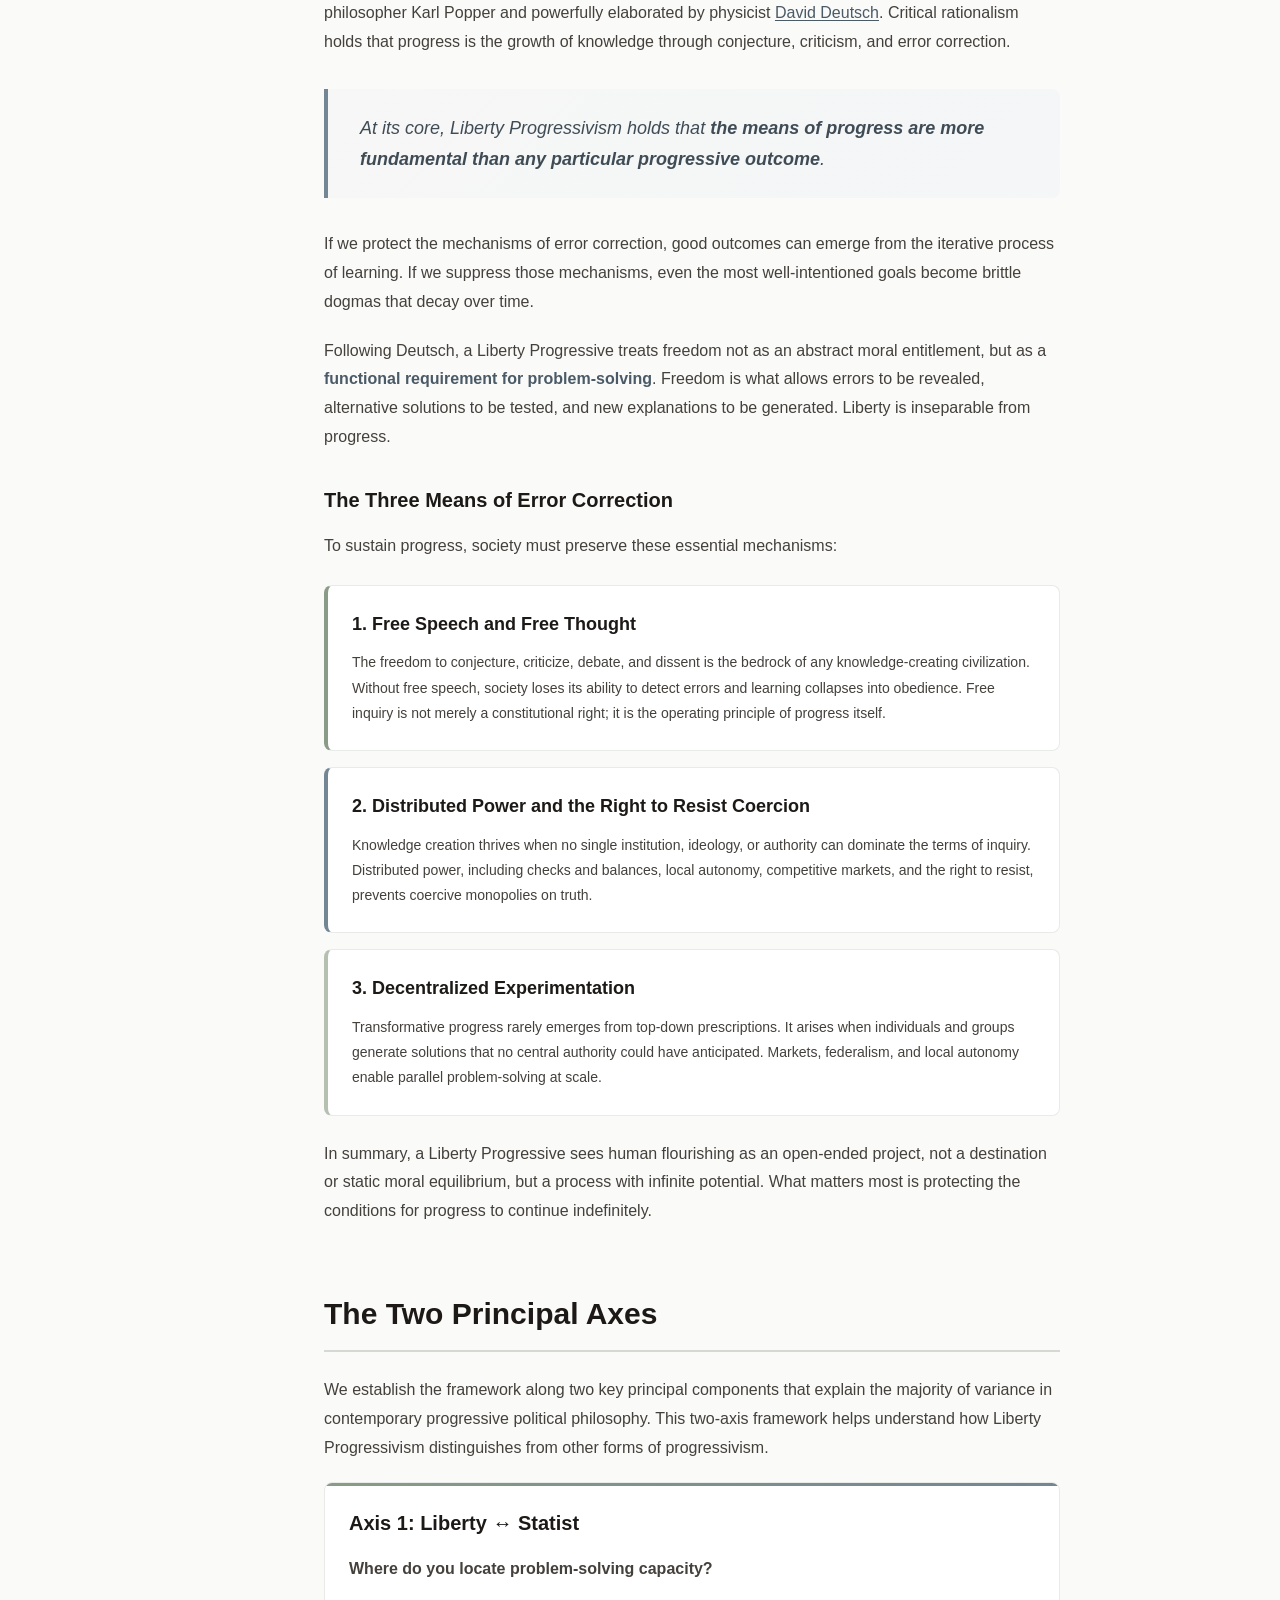
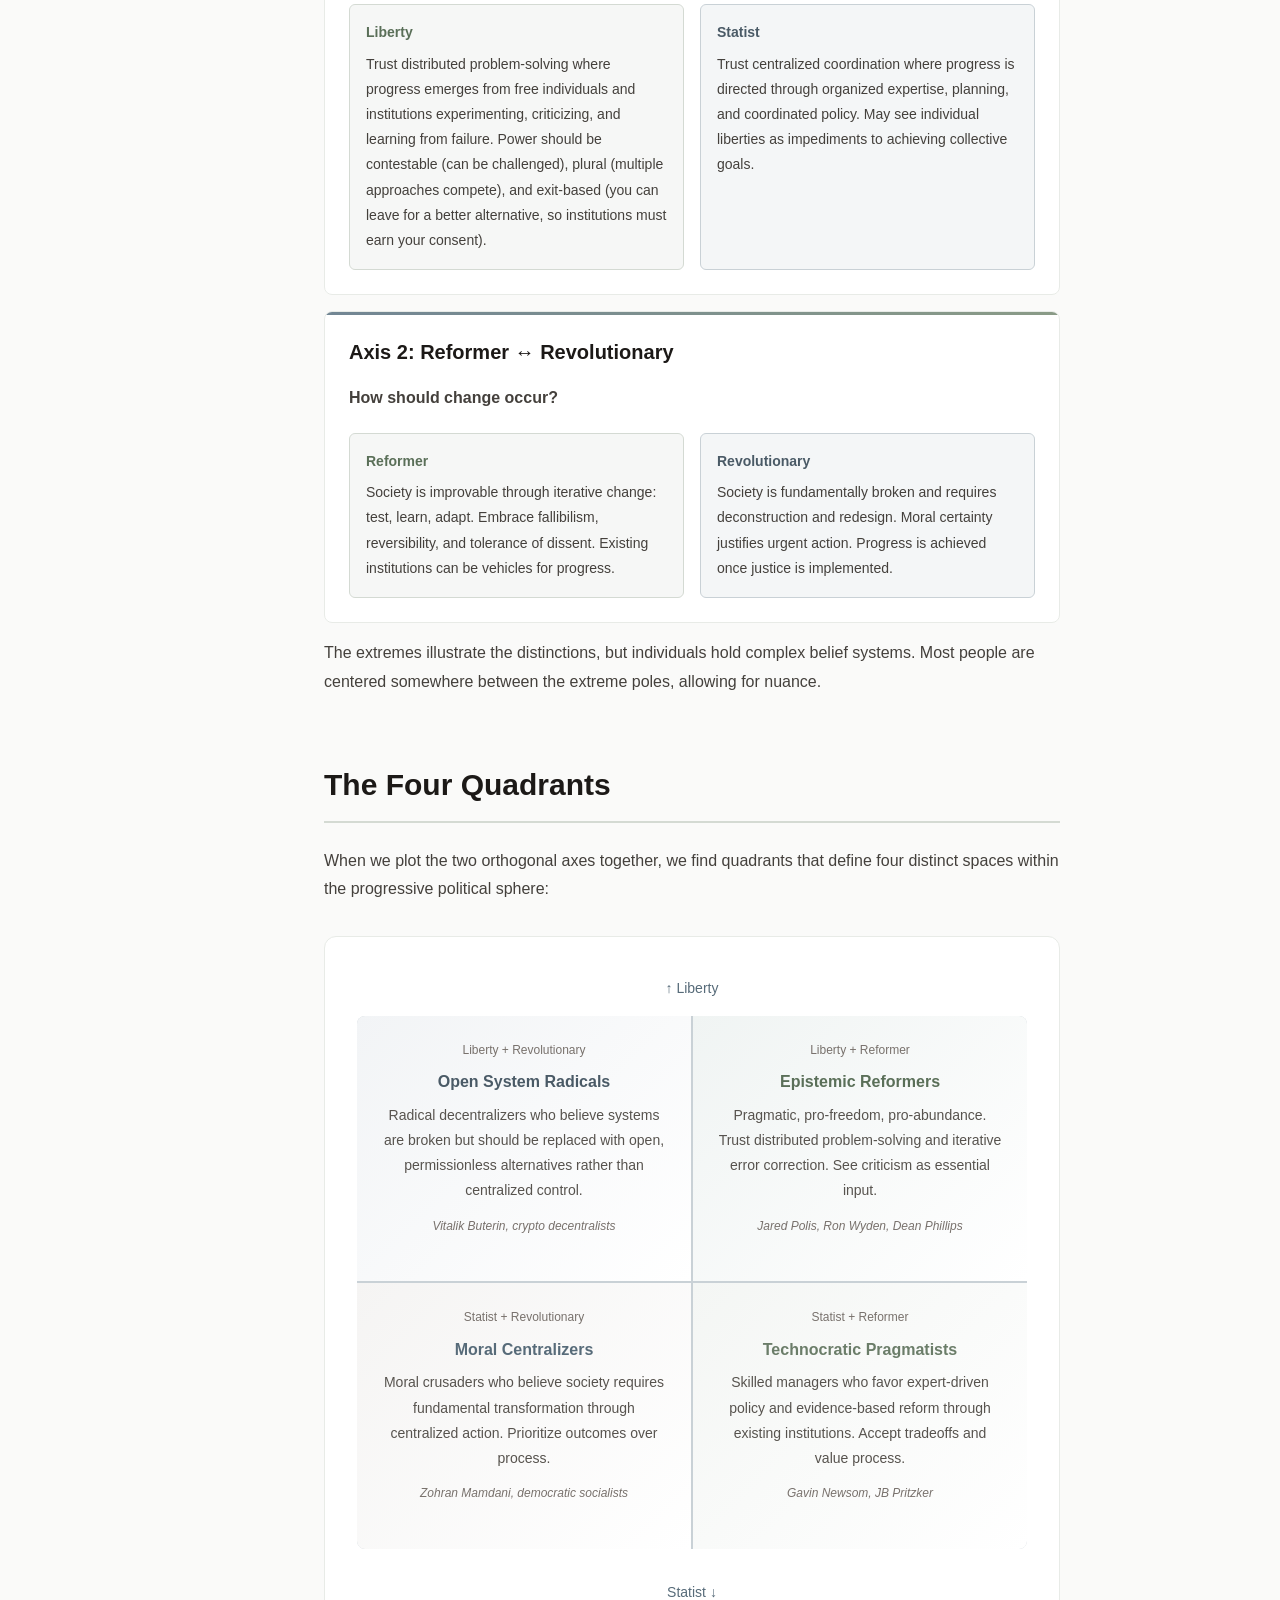
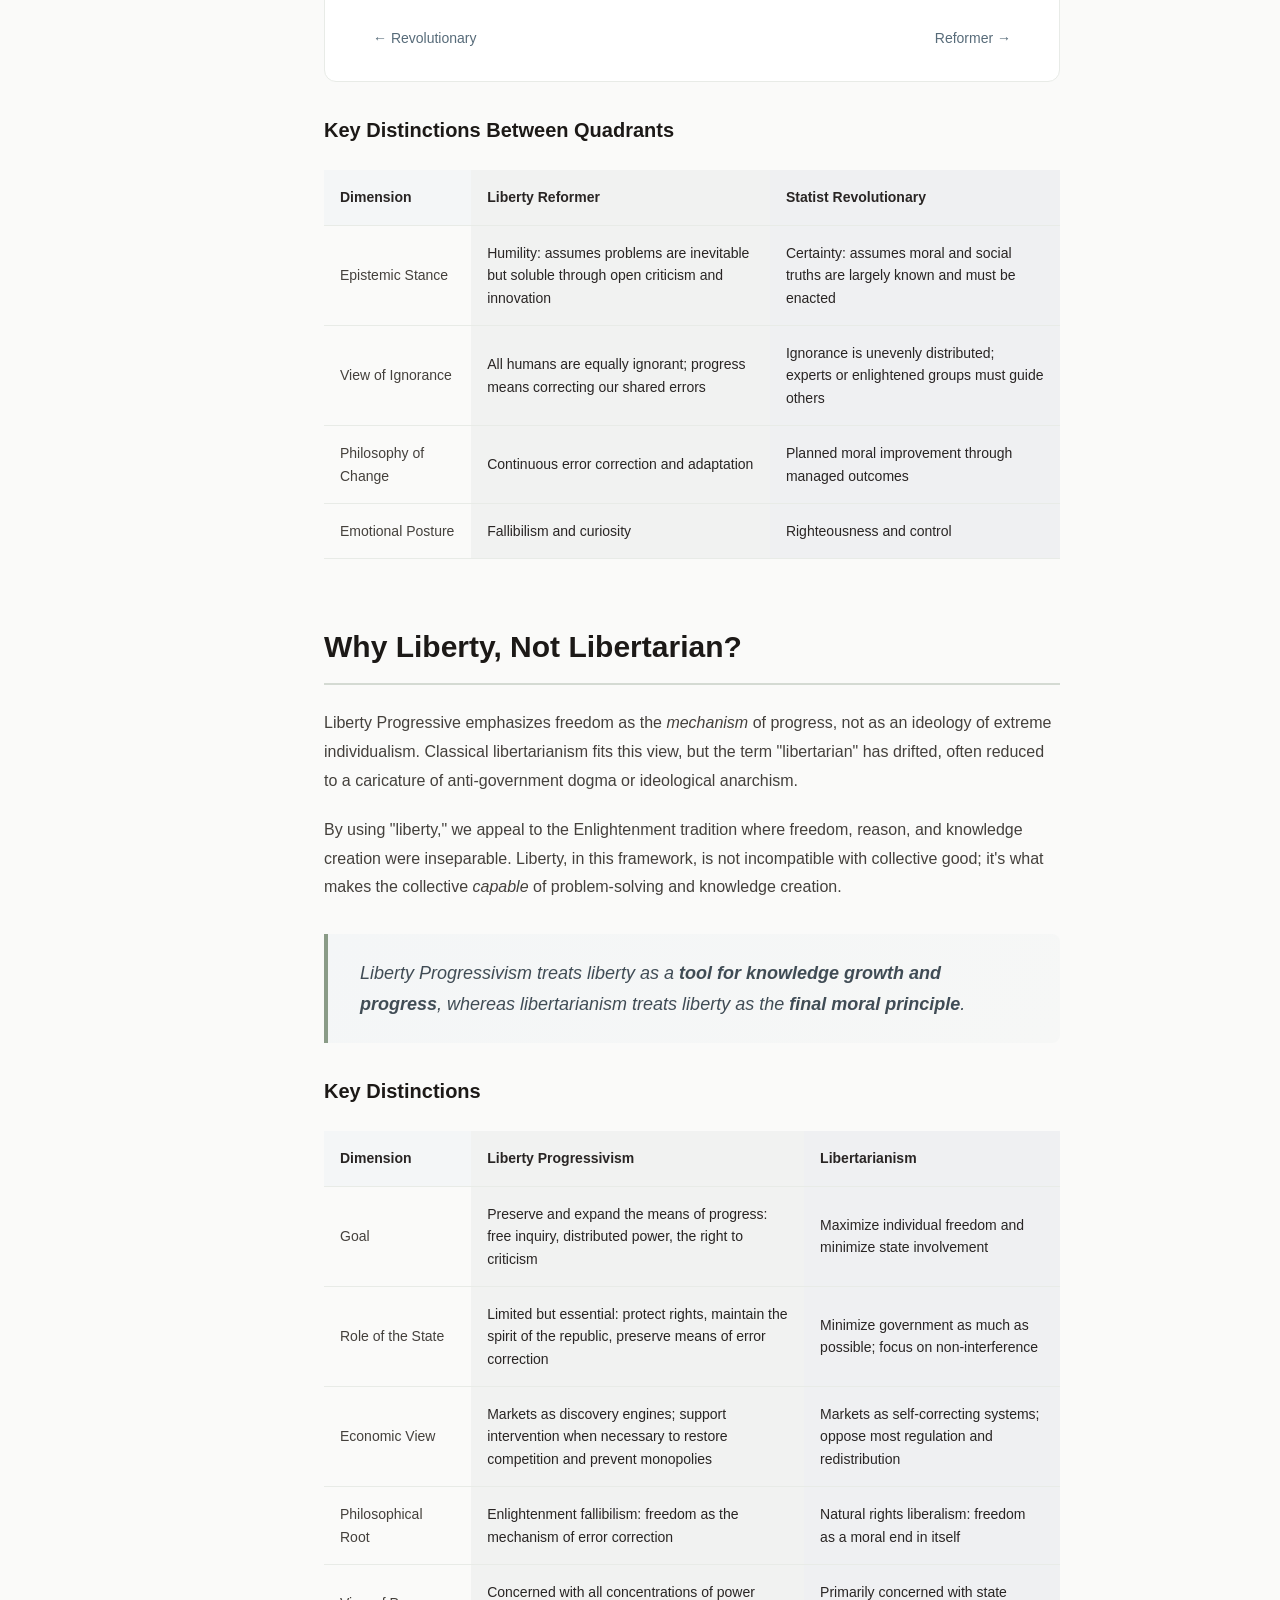
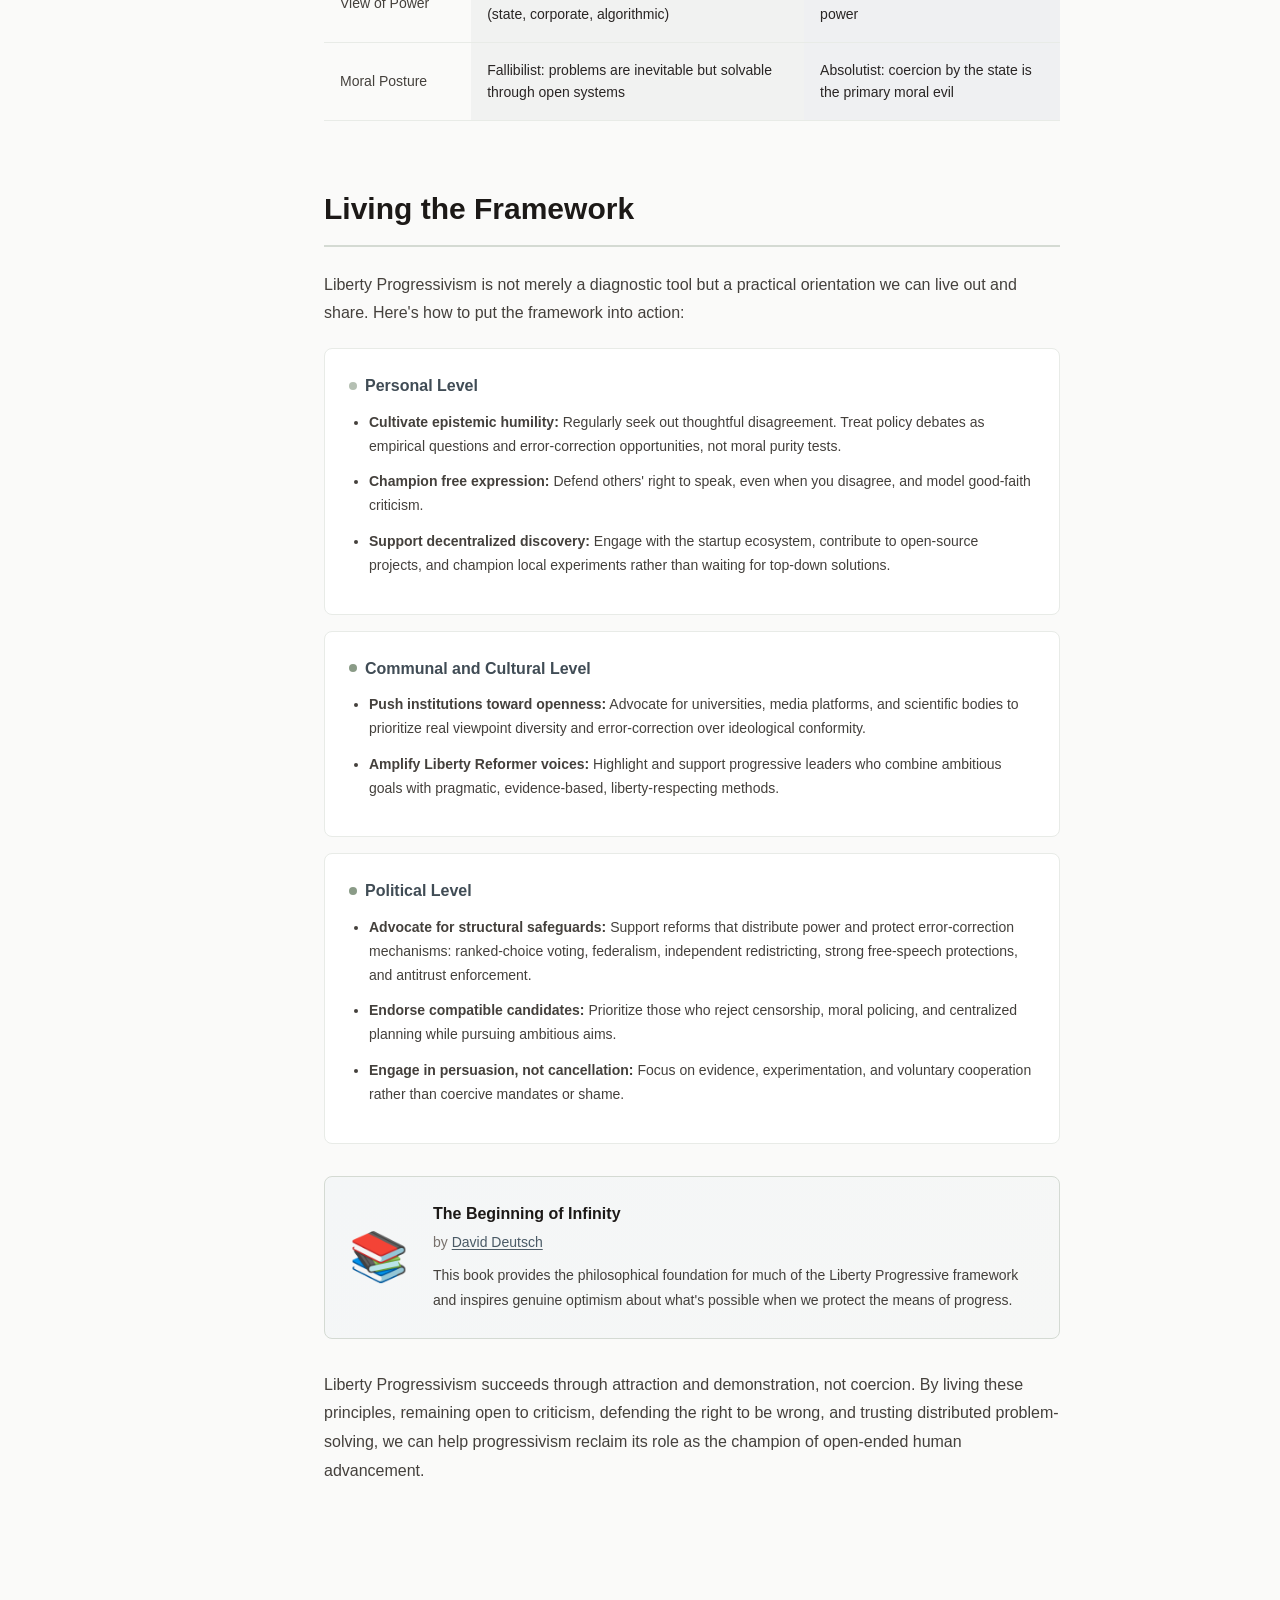
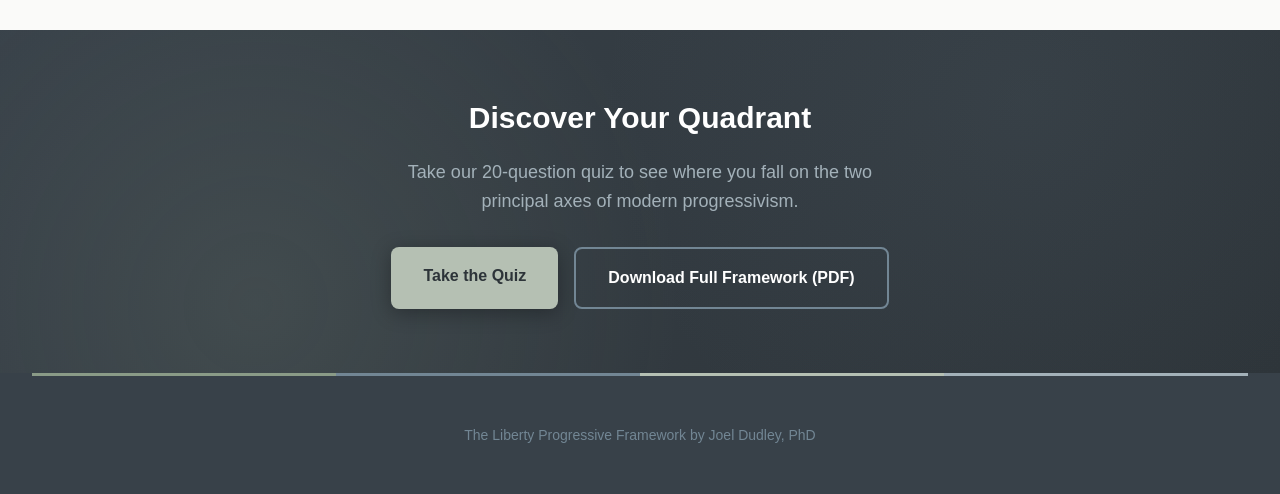
==== commit 3c582660: "Clarify exit-based terminology throughout site Replace jargon with plain-language definitions: - "co" ====
--- a/framework.html
+++ b/framework.html
@@ -931,6 +931,7 @@
                 <li><a href="index.html">Home</a></li>
                 <li><a href="#schism">The Schism</a></li>
                 <li><a href="#quadrants">Quadrants</a></li>
+                <li><a href="index.html#issues">Issue Snapshots</a></li>
                 <li><a href="quiz.html">Take the Quiz</a></li>
             </ul>
         </div>
@@ -1056,7 +1057,7 @@
                     <div class="axis-pole">
                         <div class="pole liberty">
                             <h4>Liberty</h4>
-                            <p>Trust distributed problem-solving where progress emerges from free individuals and institutions experimenting, criticizing, and learning from failure. Power should be contestable, plural, and exit-based.</p>
+                            <p>Trust distributed problem-solving where progress emerges from free individuals and institutions experimenting, criticizing, and learning from failure. Power should be contestable (can be challenged), plural (multiple approaches compete), and exit-based (you can leave for a better alternative, so institutions must earn your consent).</p>
                         </div>
                         <div class="pole statist">
                             <h4>Statist</h4>
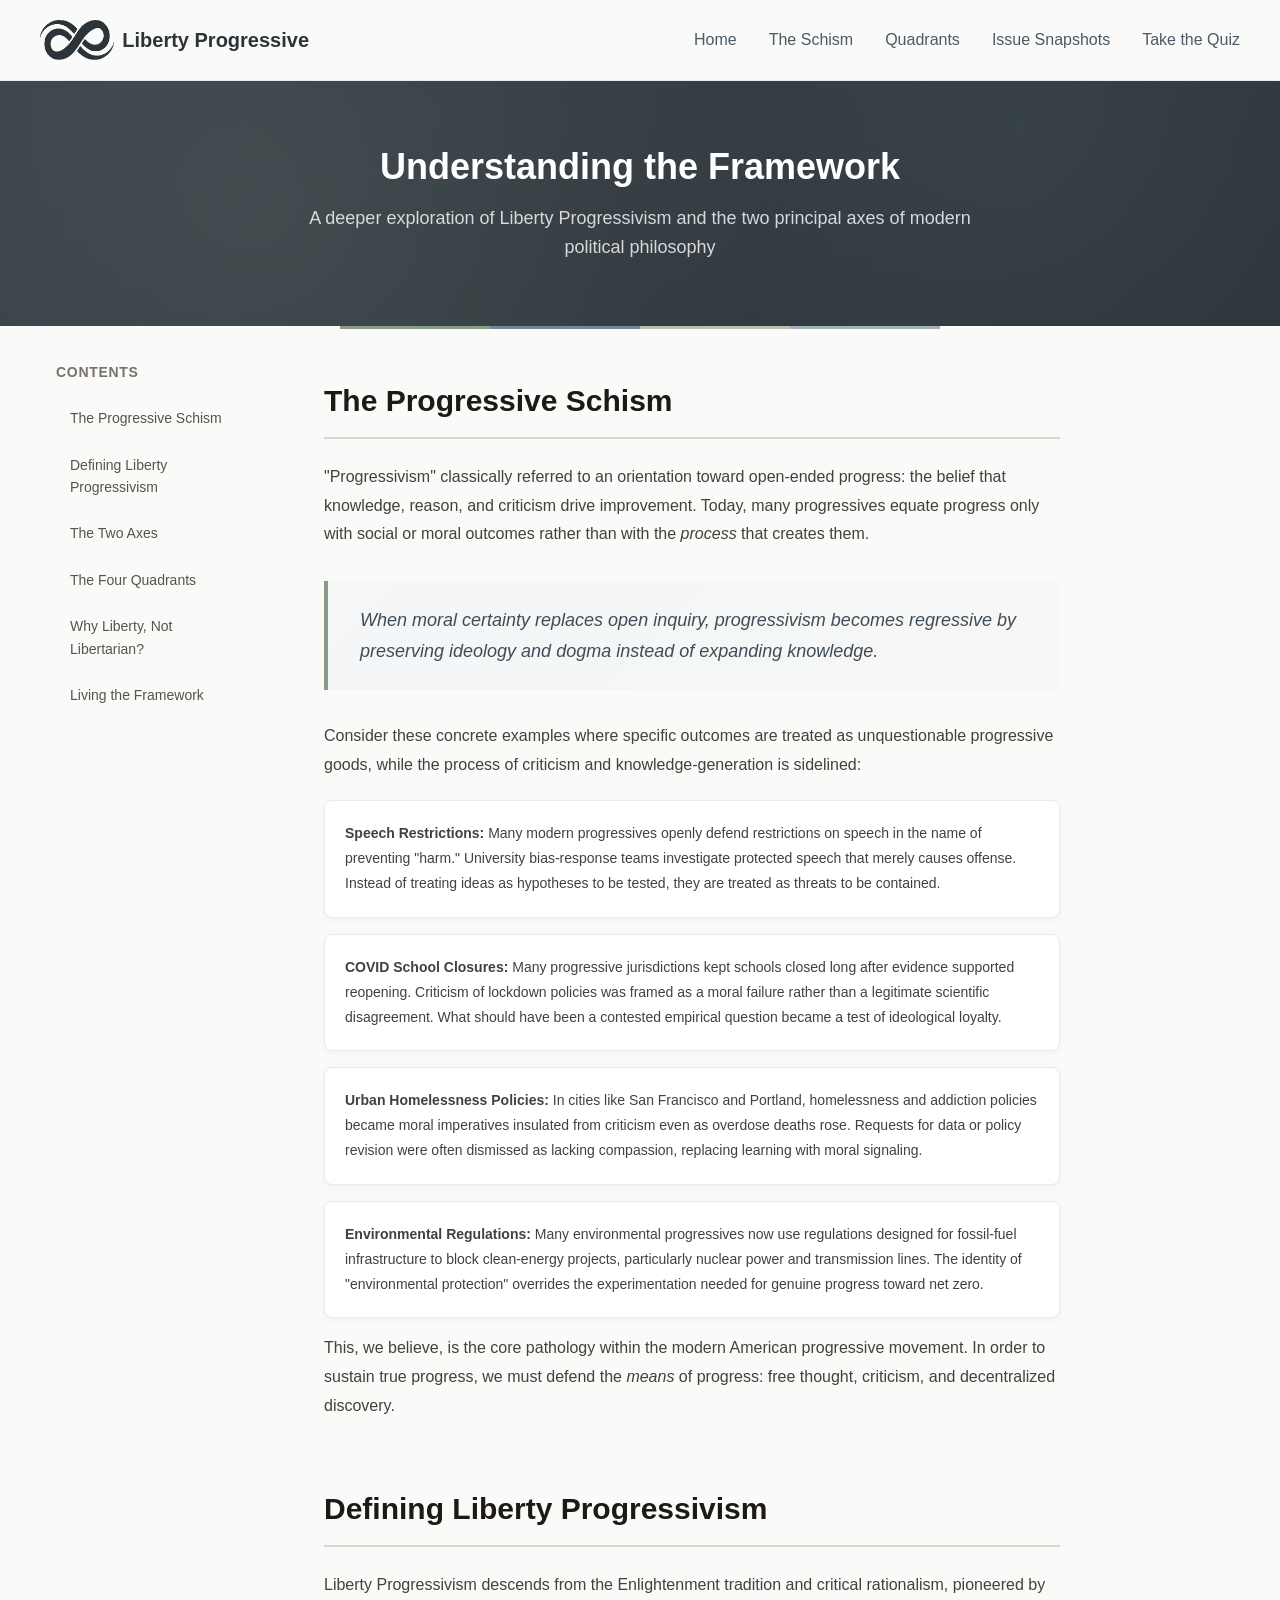
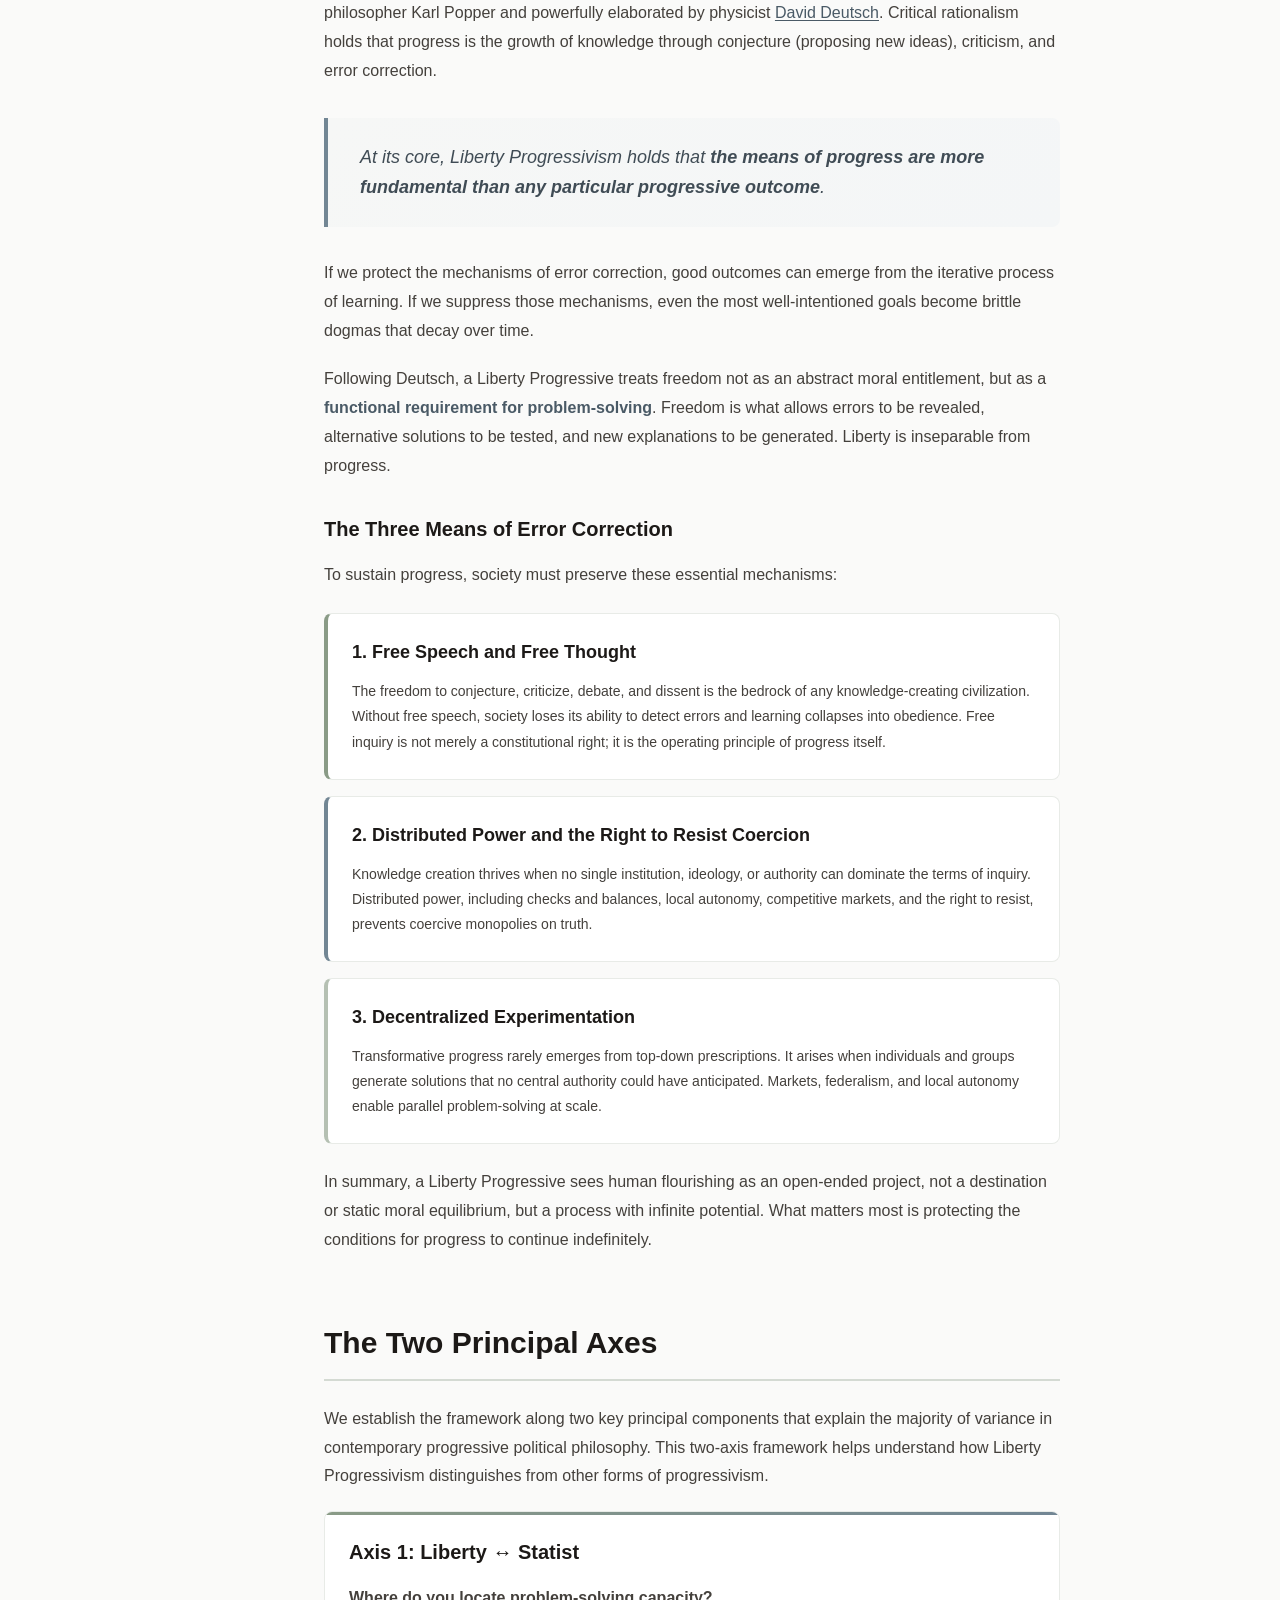
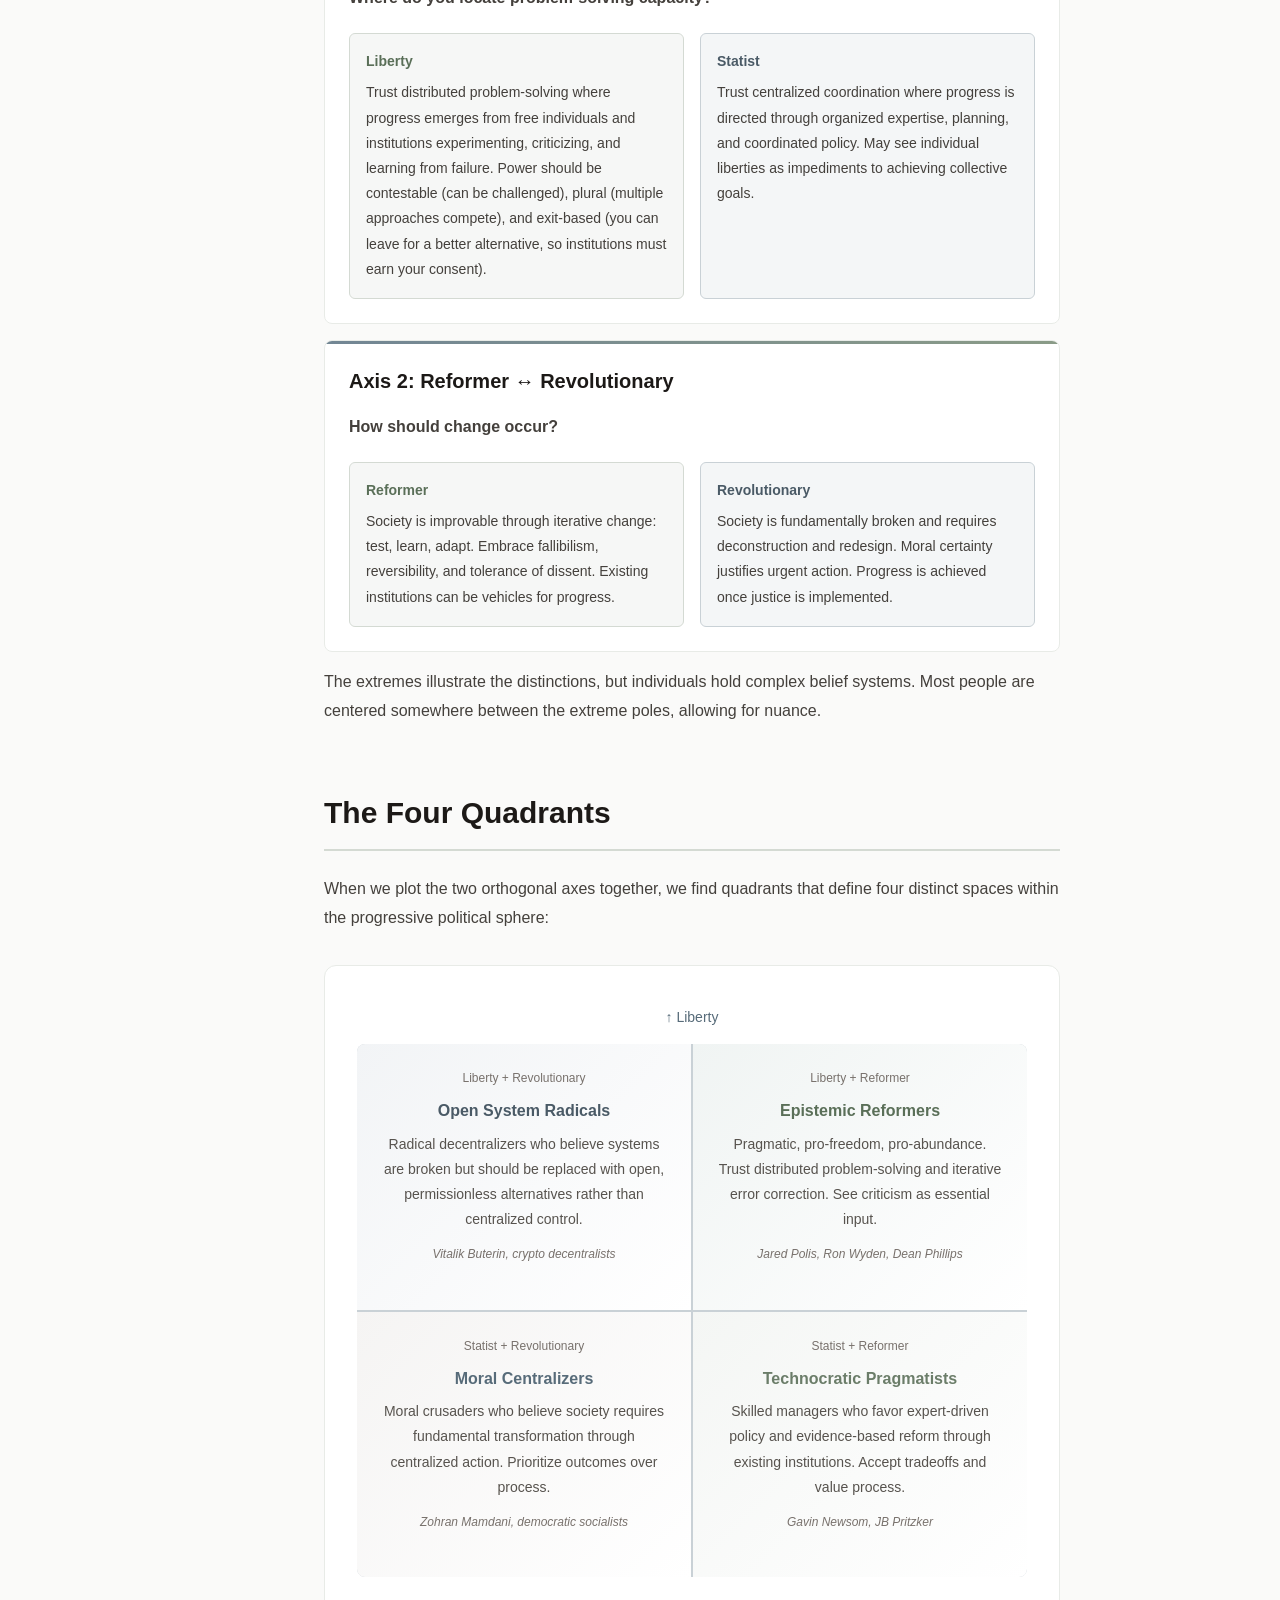
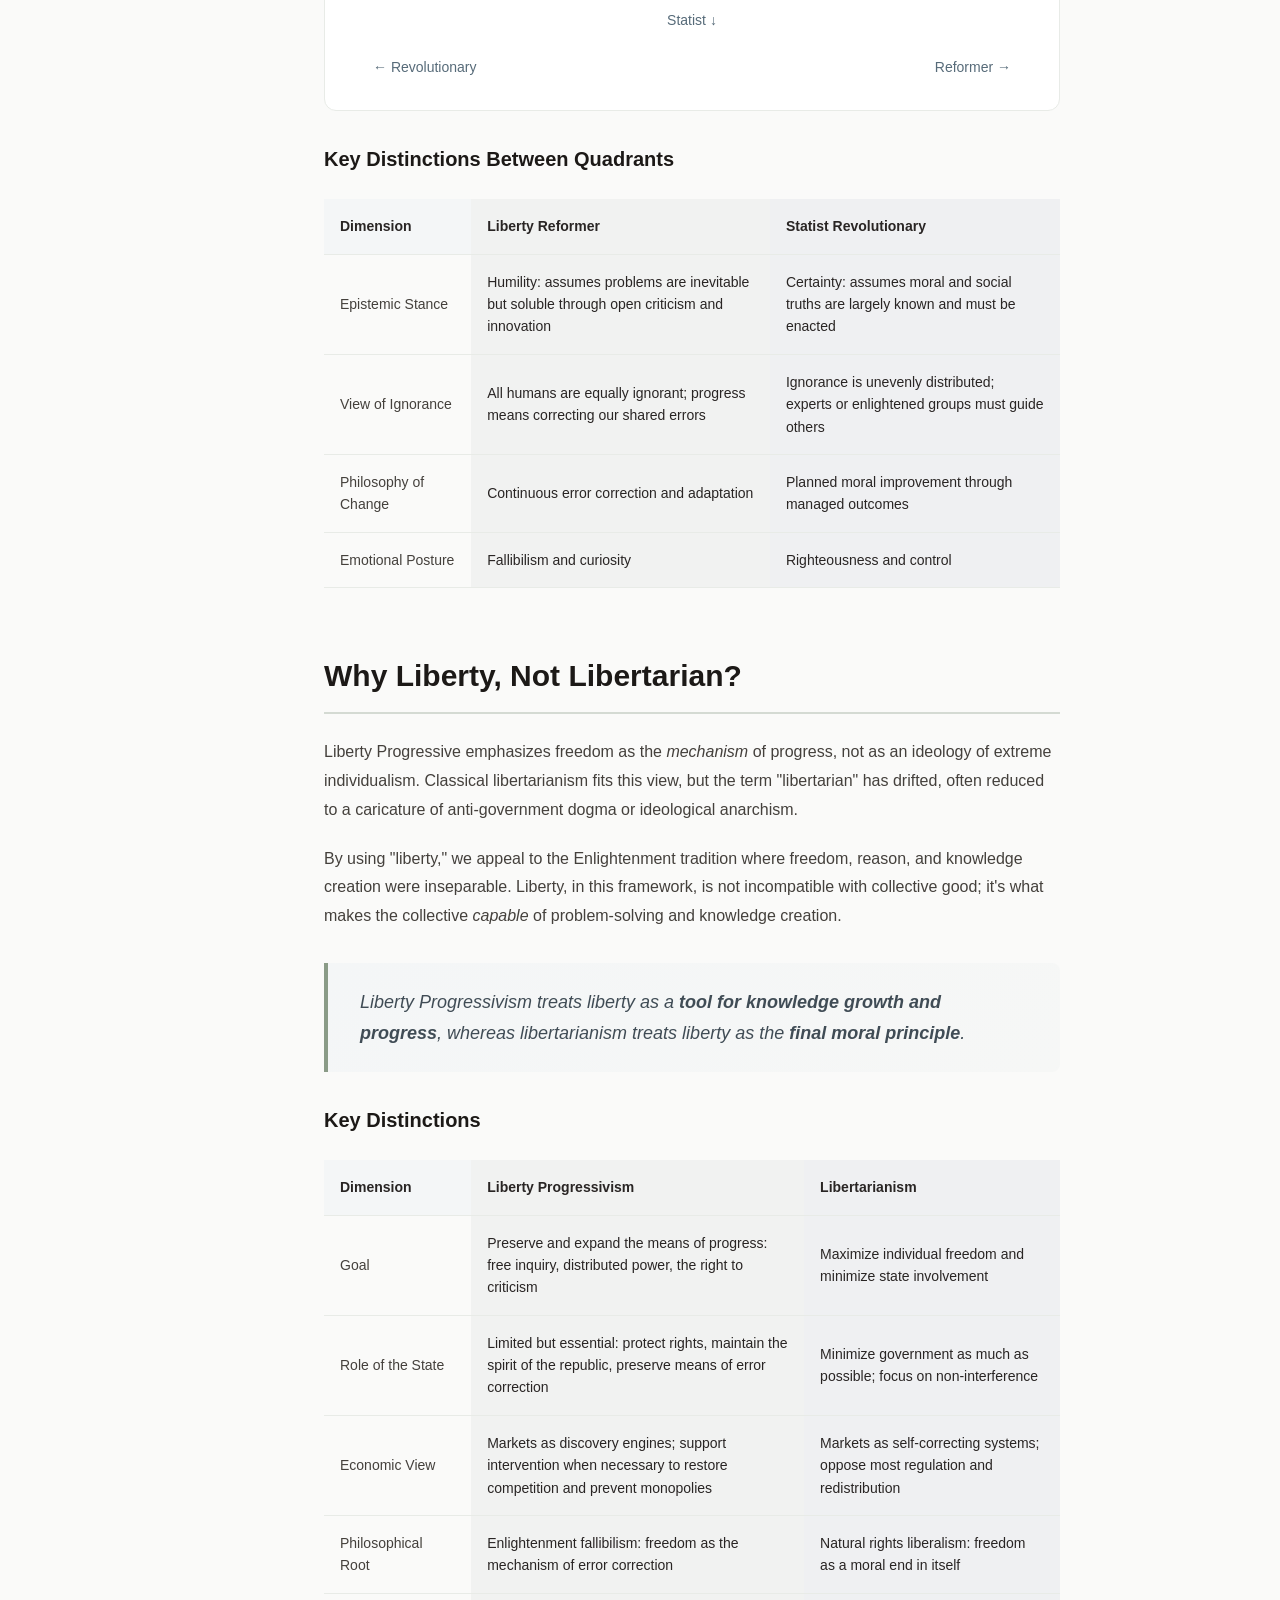
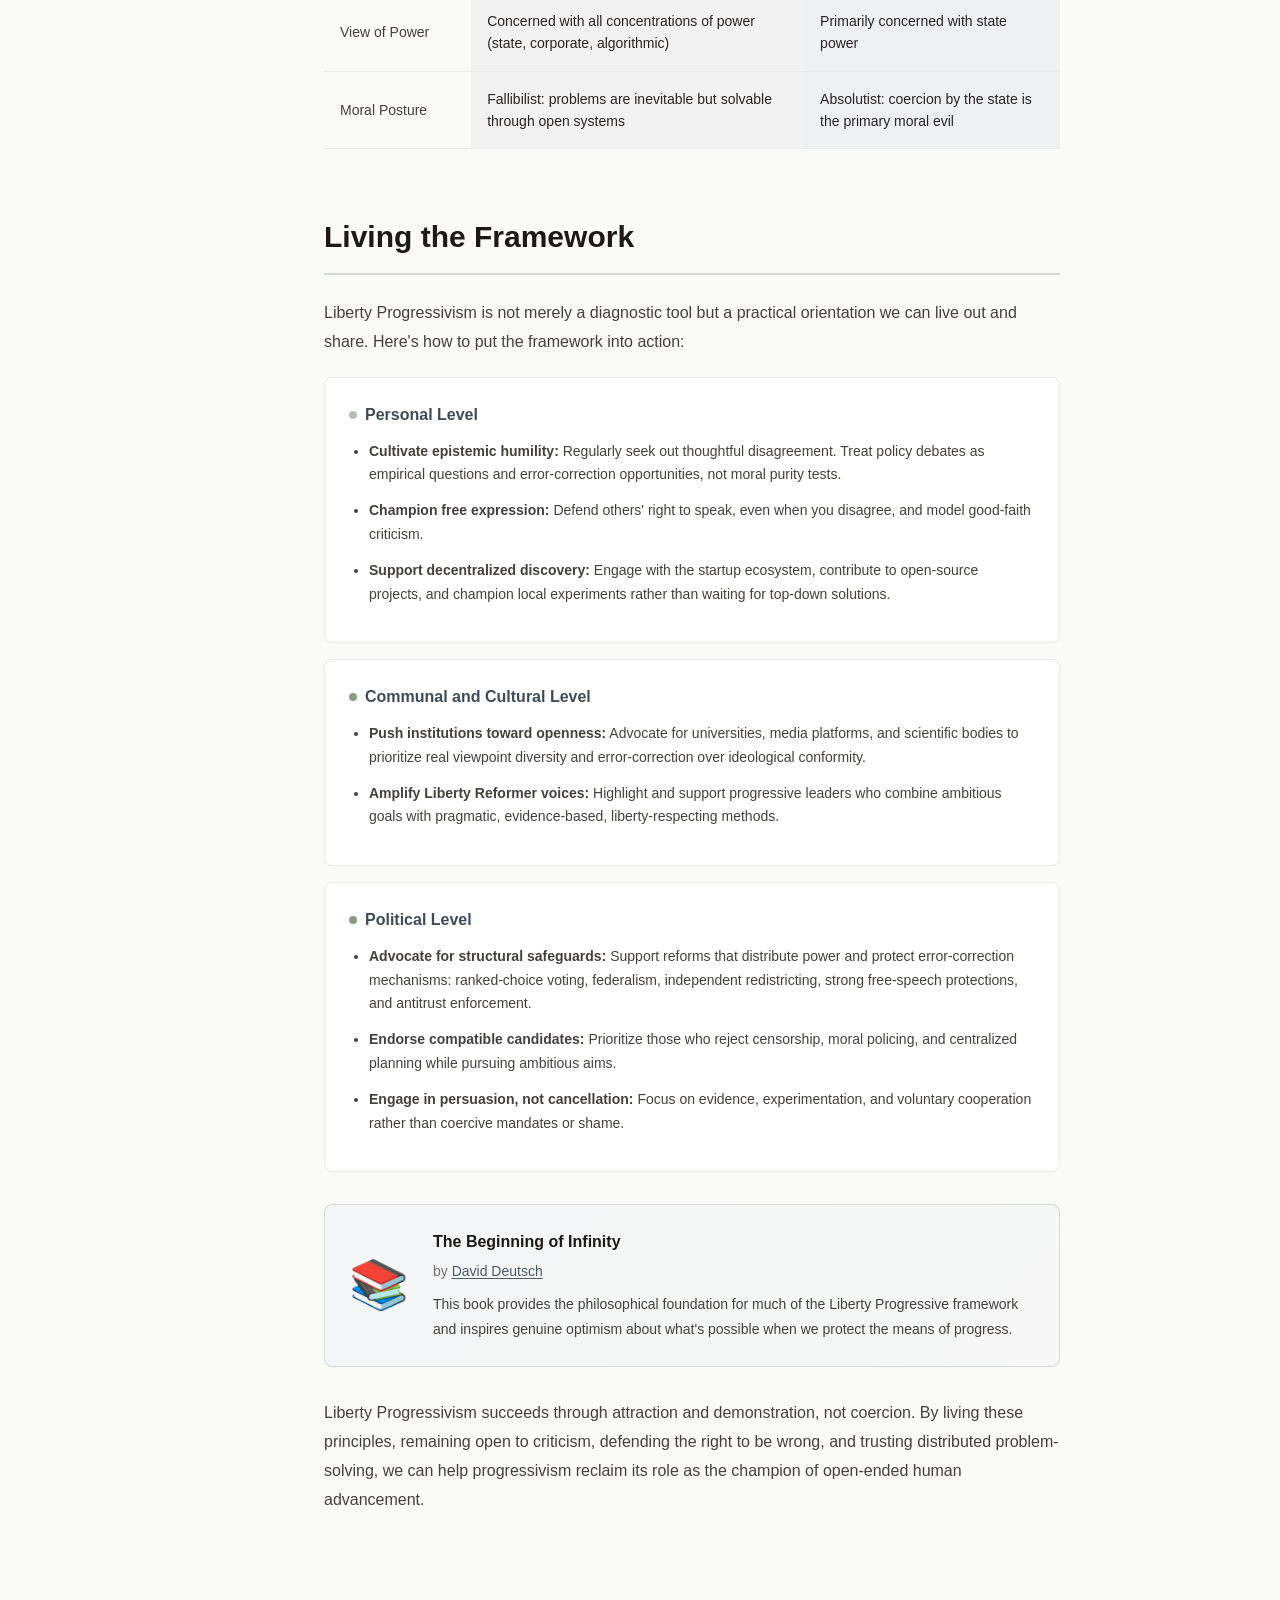
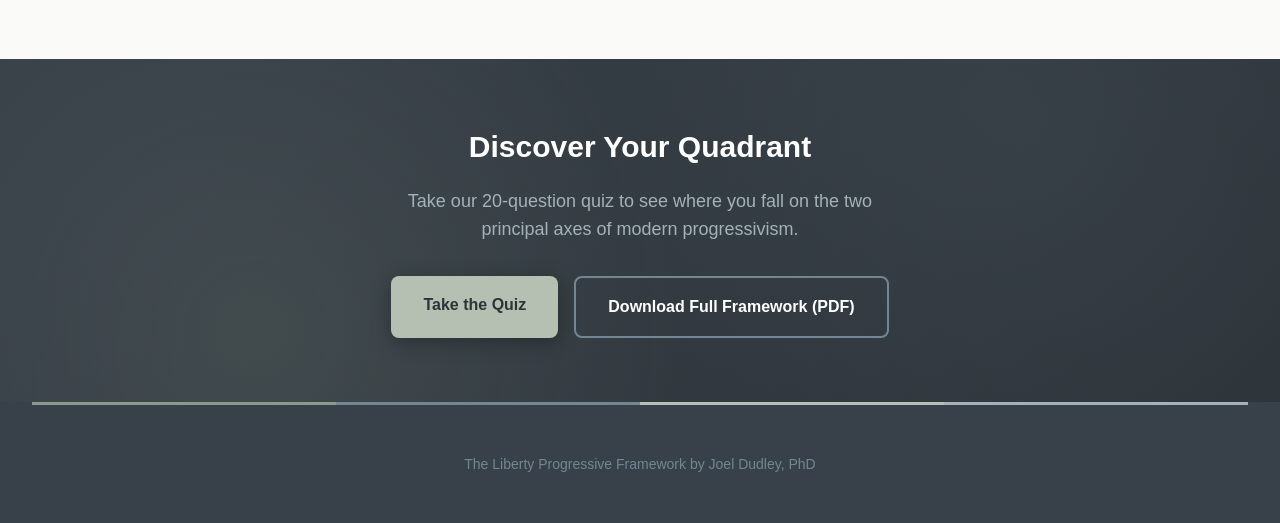
==== commit e4aed2c9: "Expand Issue Snapshots to all 12 policy positions Added 6 new issue cards to match the full PDF poli" ====
--- a/framework.html
+++ b/framework.html
@@ -1013,7 +1013,7 @@
             <section id="defining" class="content-section">
                 <h2>Defining Liberty Progressivism</h2>
 
-                <p>Liberty Progressivism descends from the Enlightenment tradition and critical rationalism, pioneered by philosopher Karl Popper and powerfully elaborated by physicist <a href="https://www.daviddeutsch.org.uk/" target="_blank" rel="noopener">David Deutsch</a>. Critical rationalism holds that progress is the growth of knowledge through conjecture, criticism, and error correction.</p>
+                <p>Liberty Progressivism descends from the Enlightenment tradition and critical rationalism, pioneered by philosopher Karl Popper and powerfully elaborated by physicist <a href="https://www.daviddeutsch.org.uk/" target="_blank" rel="noopener">David Deutsch</a>. Critical rationalism holds that progress is the growth of knowledge through conjecture (proposing new ideas), criticism, and error correction.</p>
 
                 <div class="framework-callout highlight">
                     <p>At its core, Liberty Progressivism holds that <strong>the means of progress are more fundamental than any particular progressive outcome</strong>.</p>
